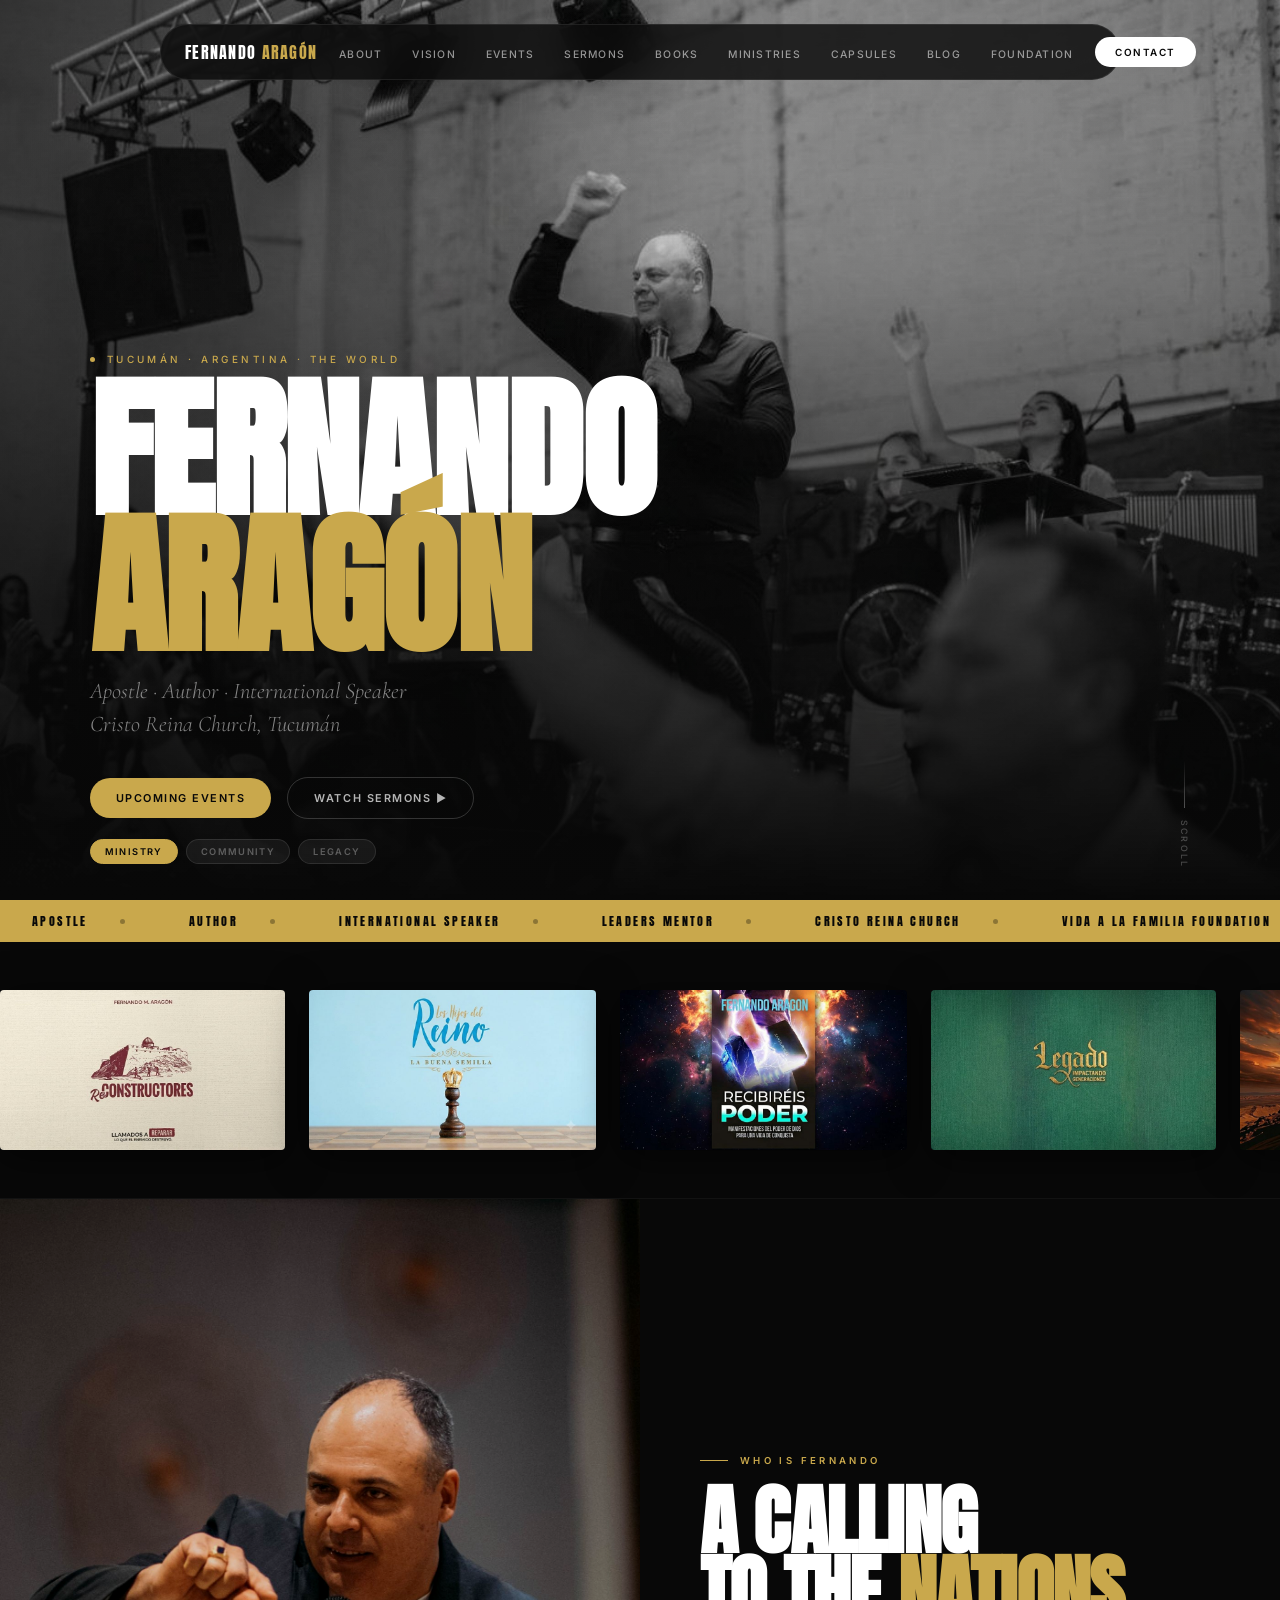
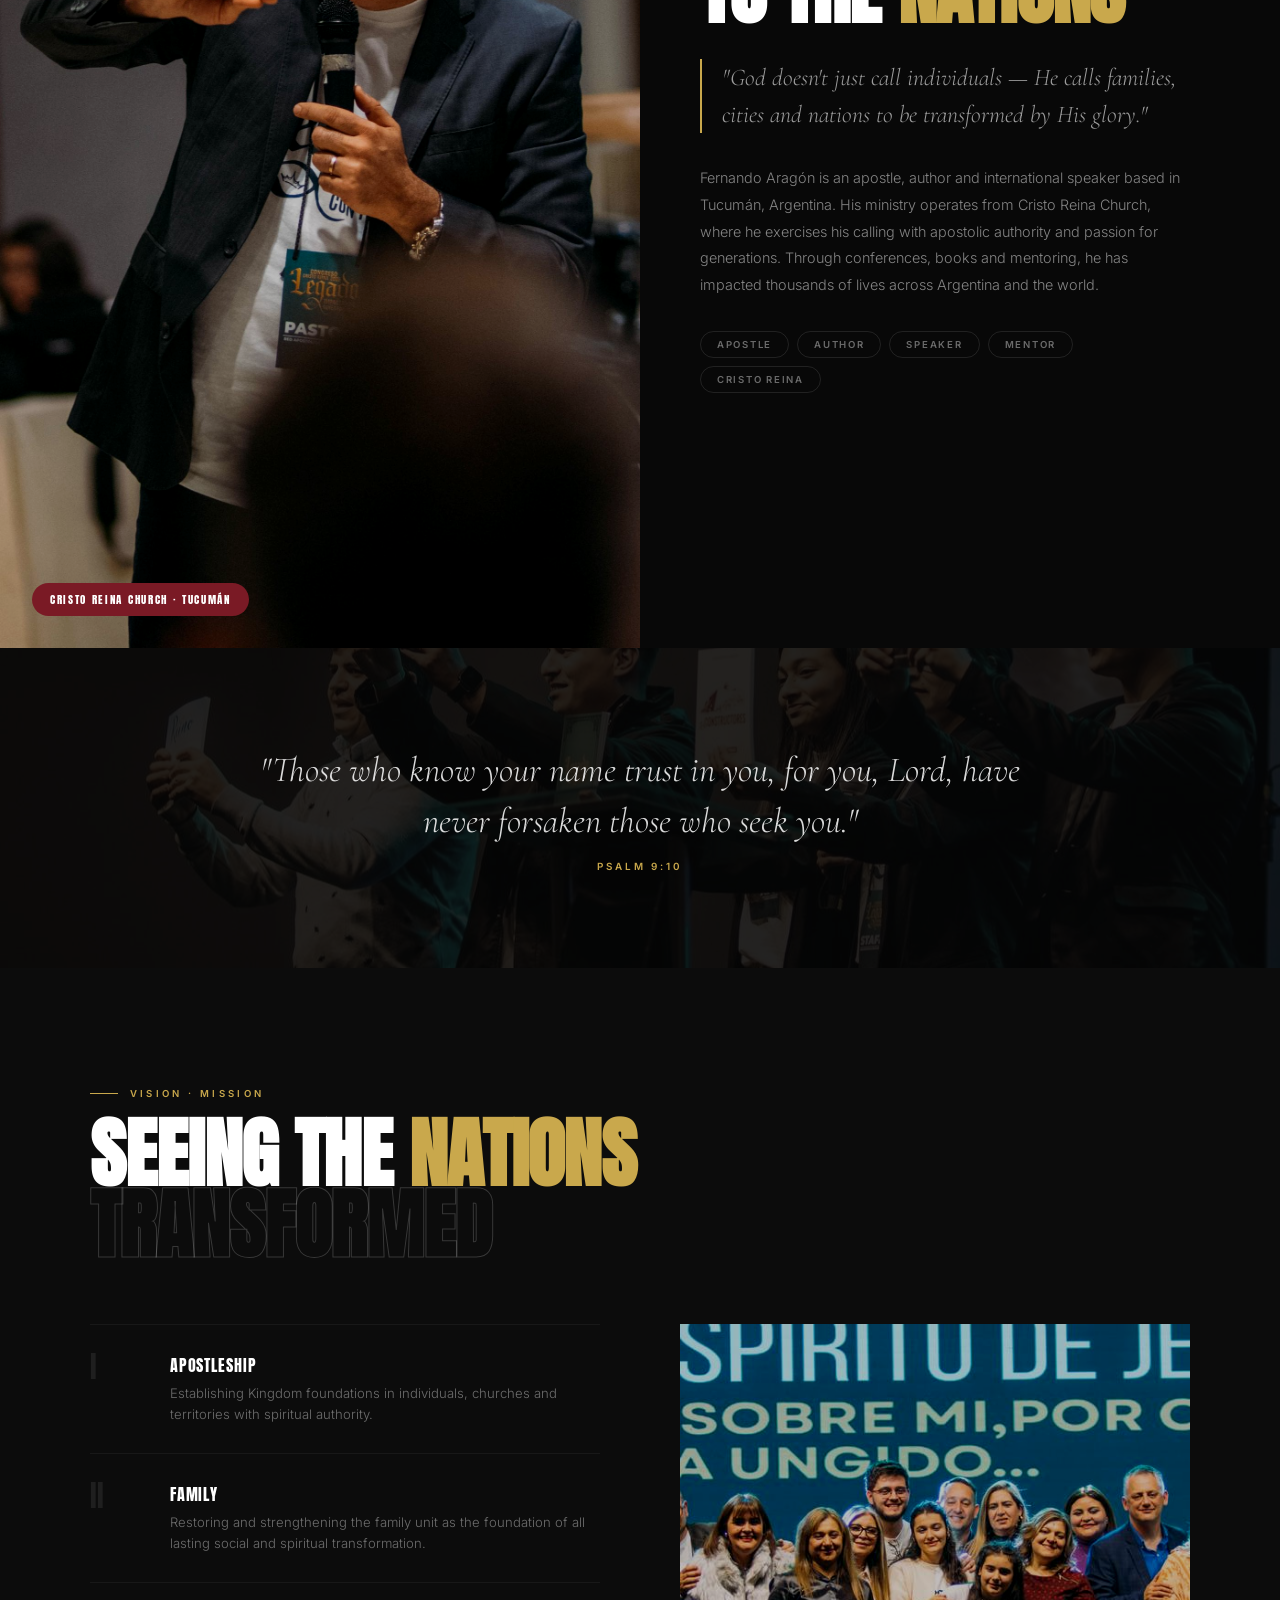
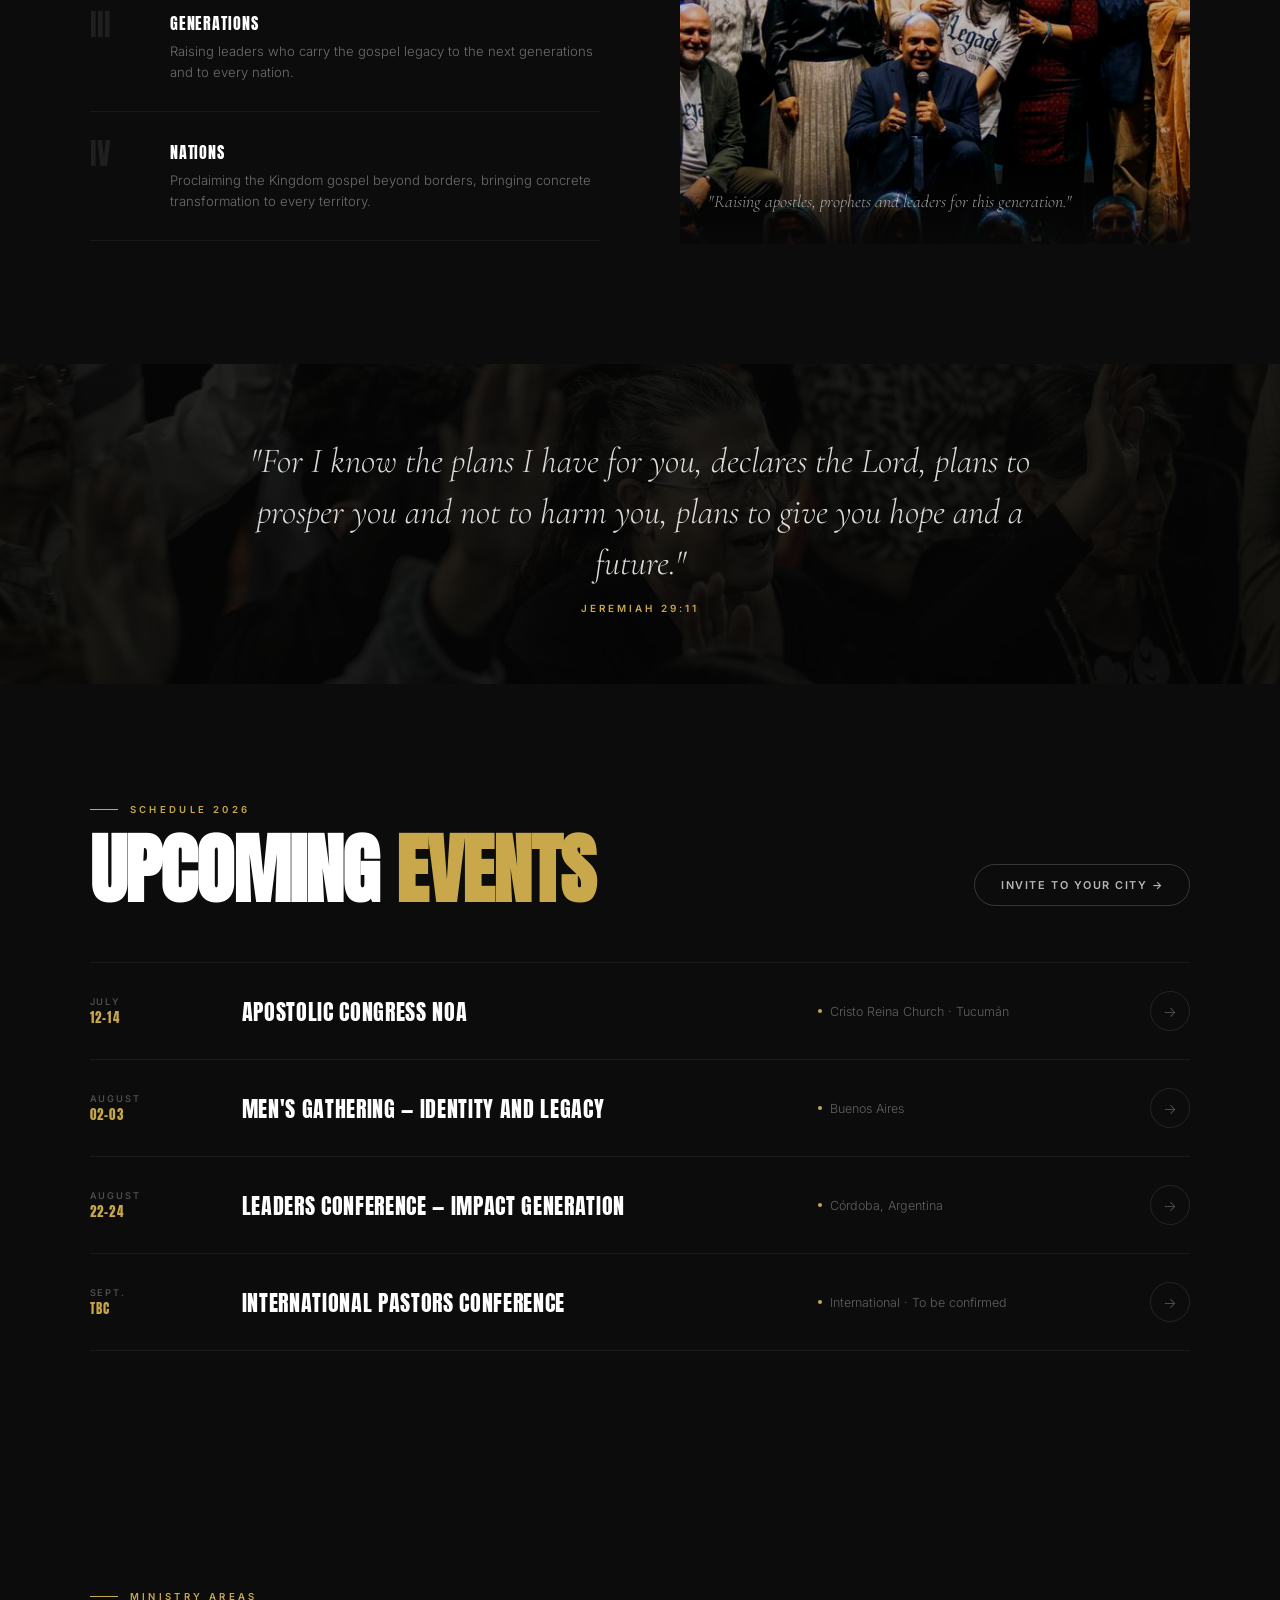
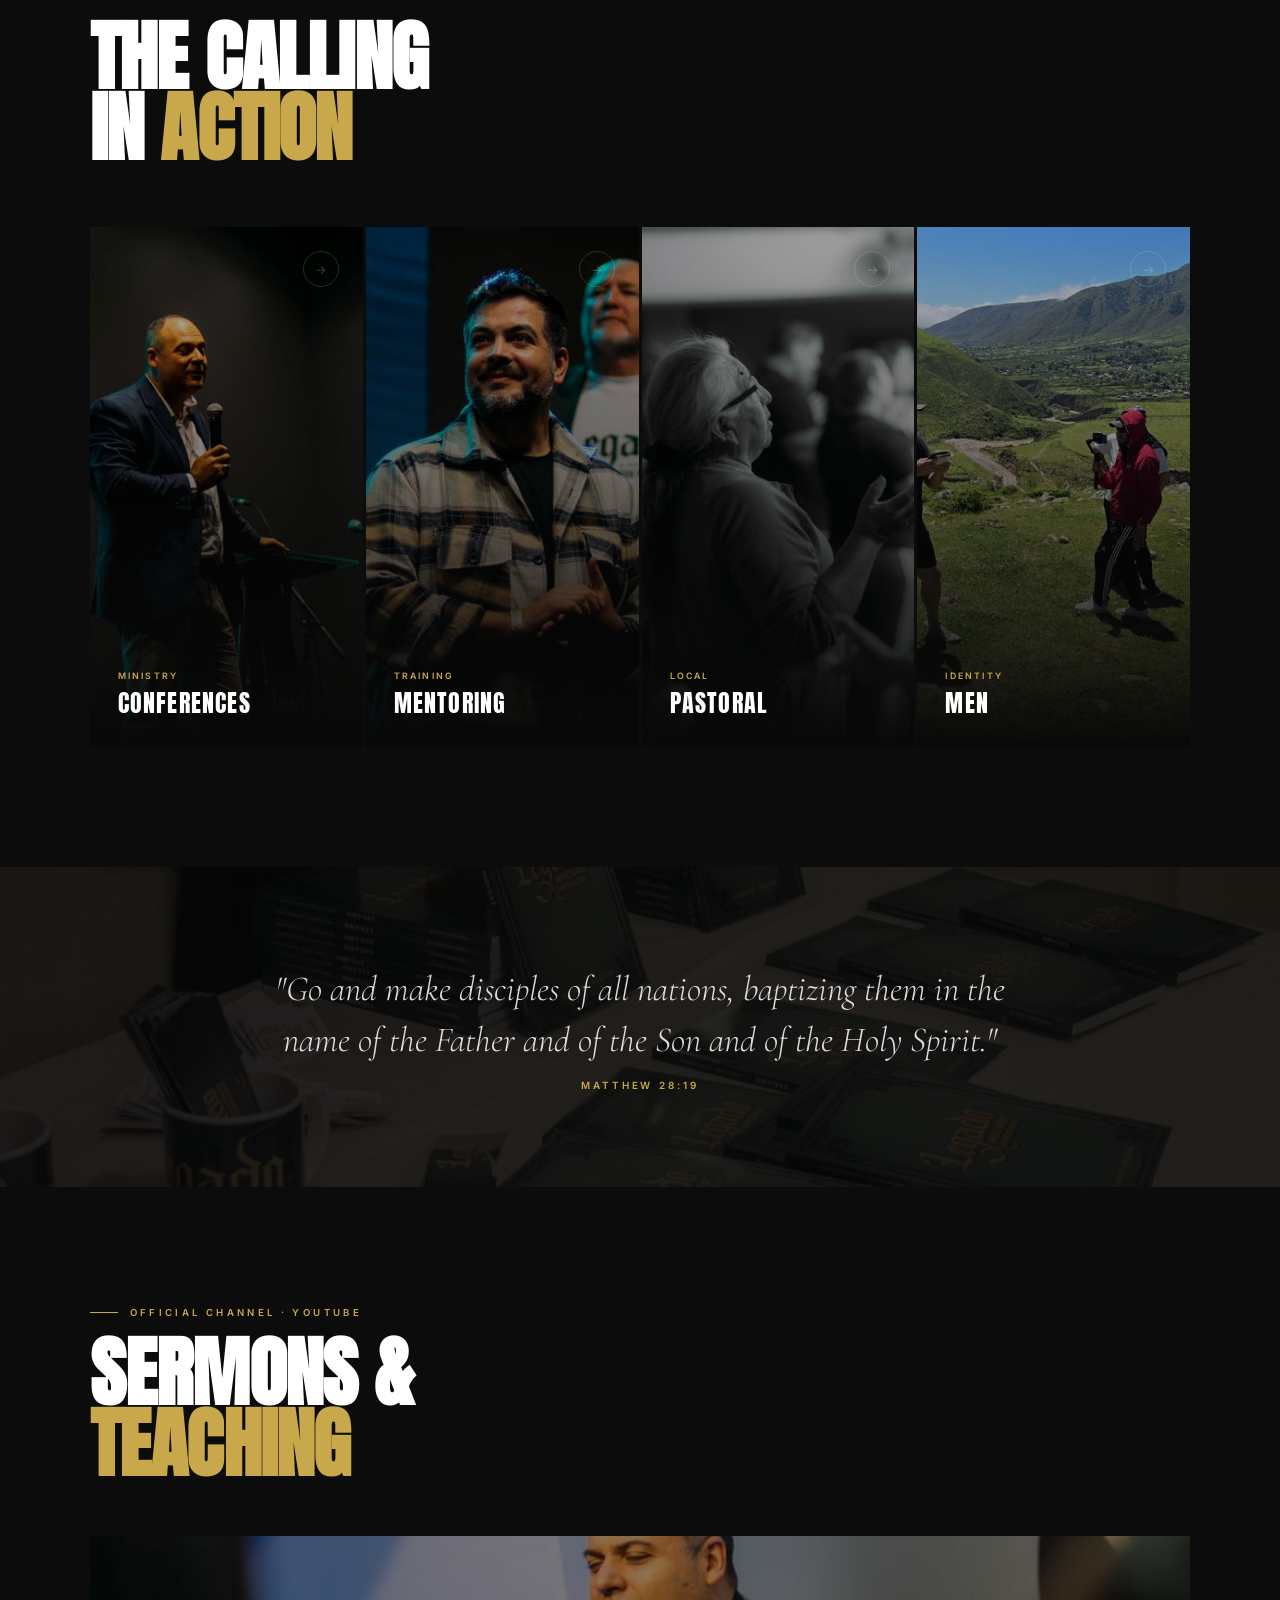
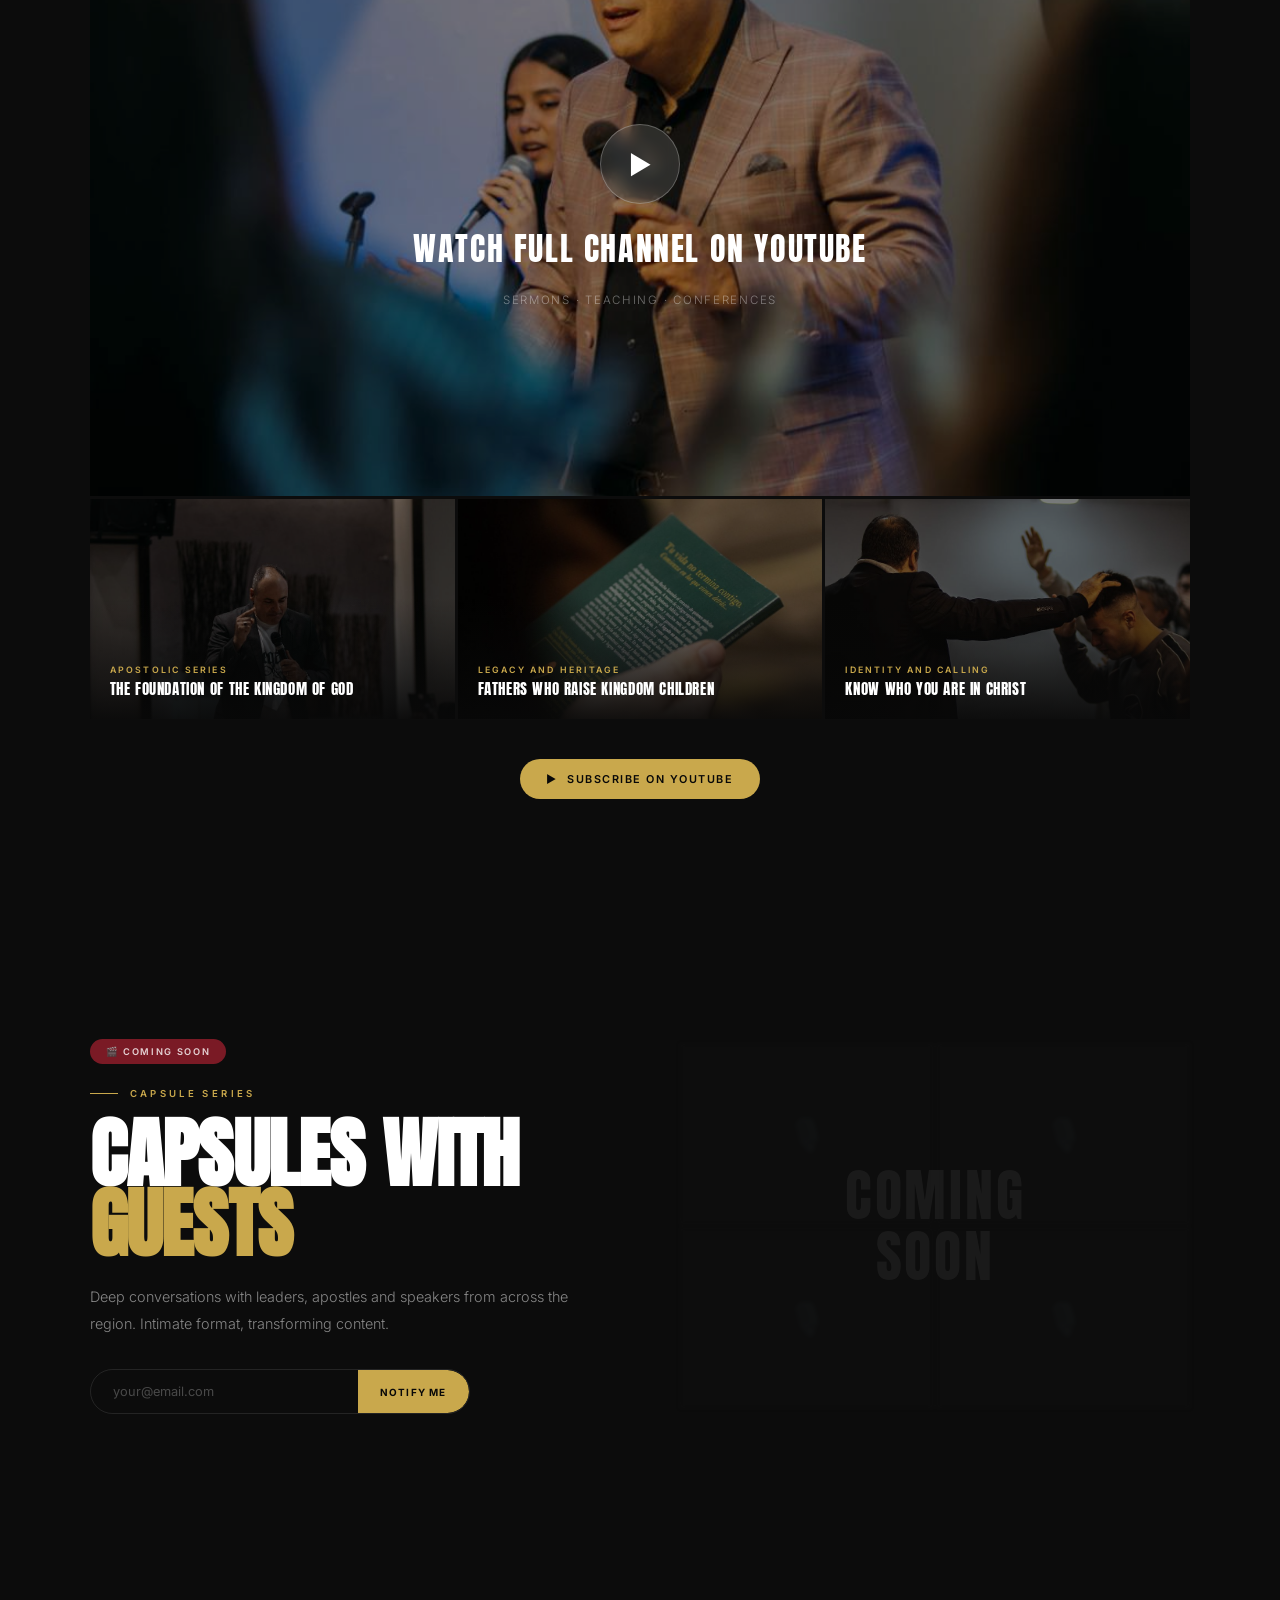
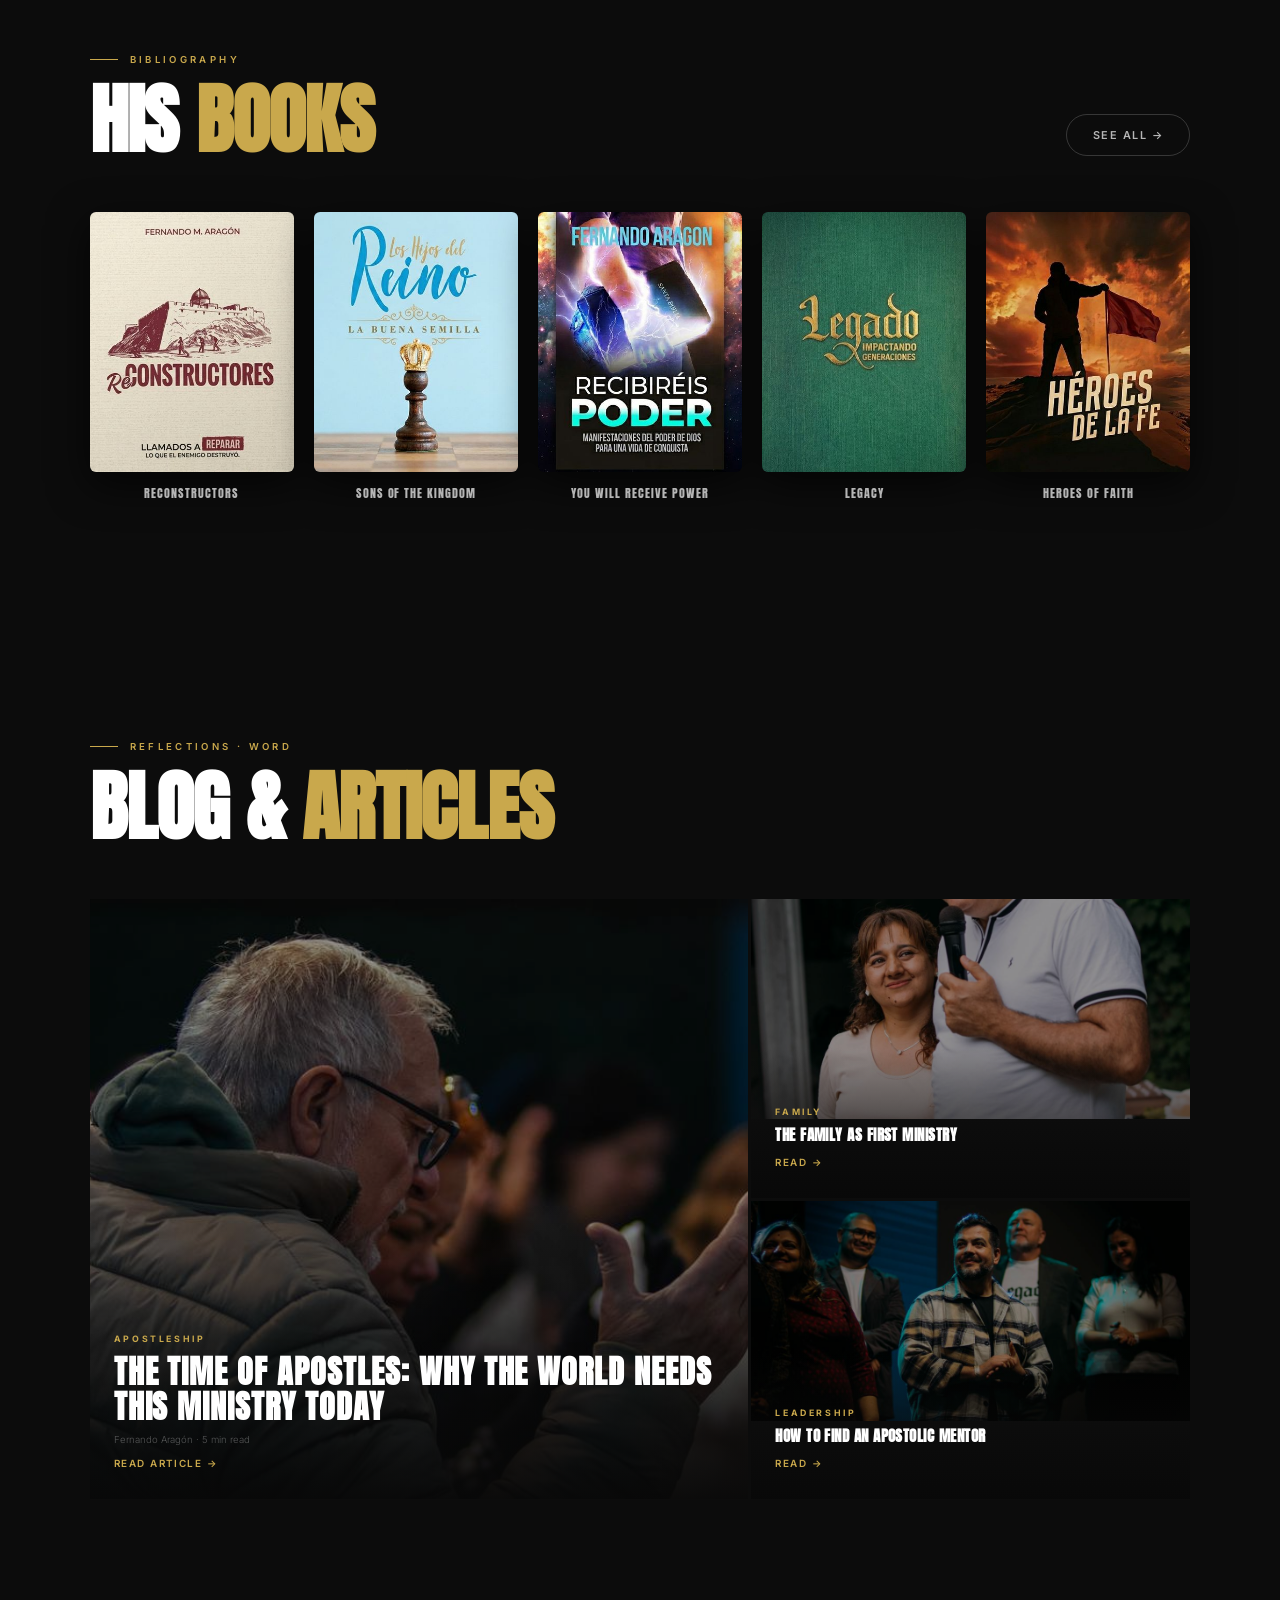
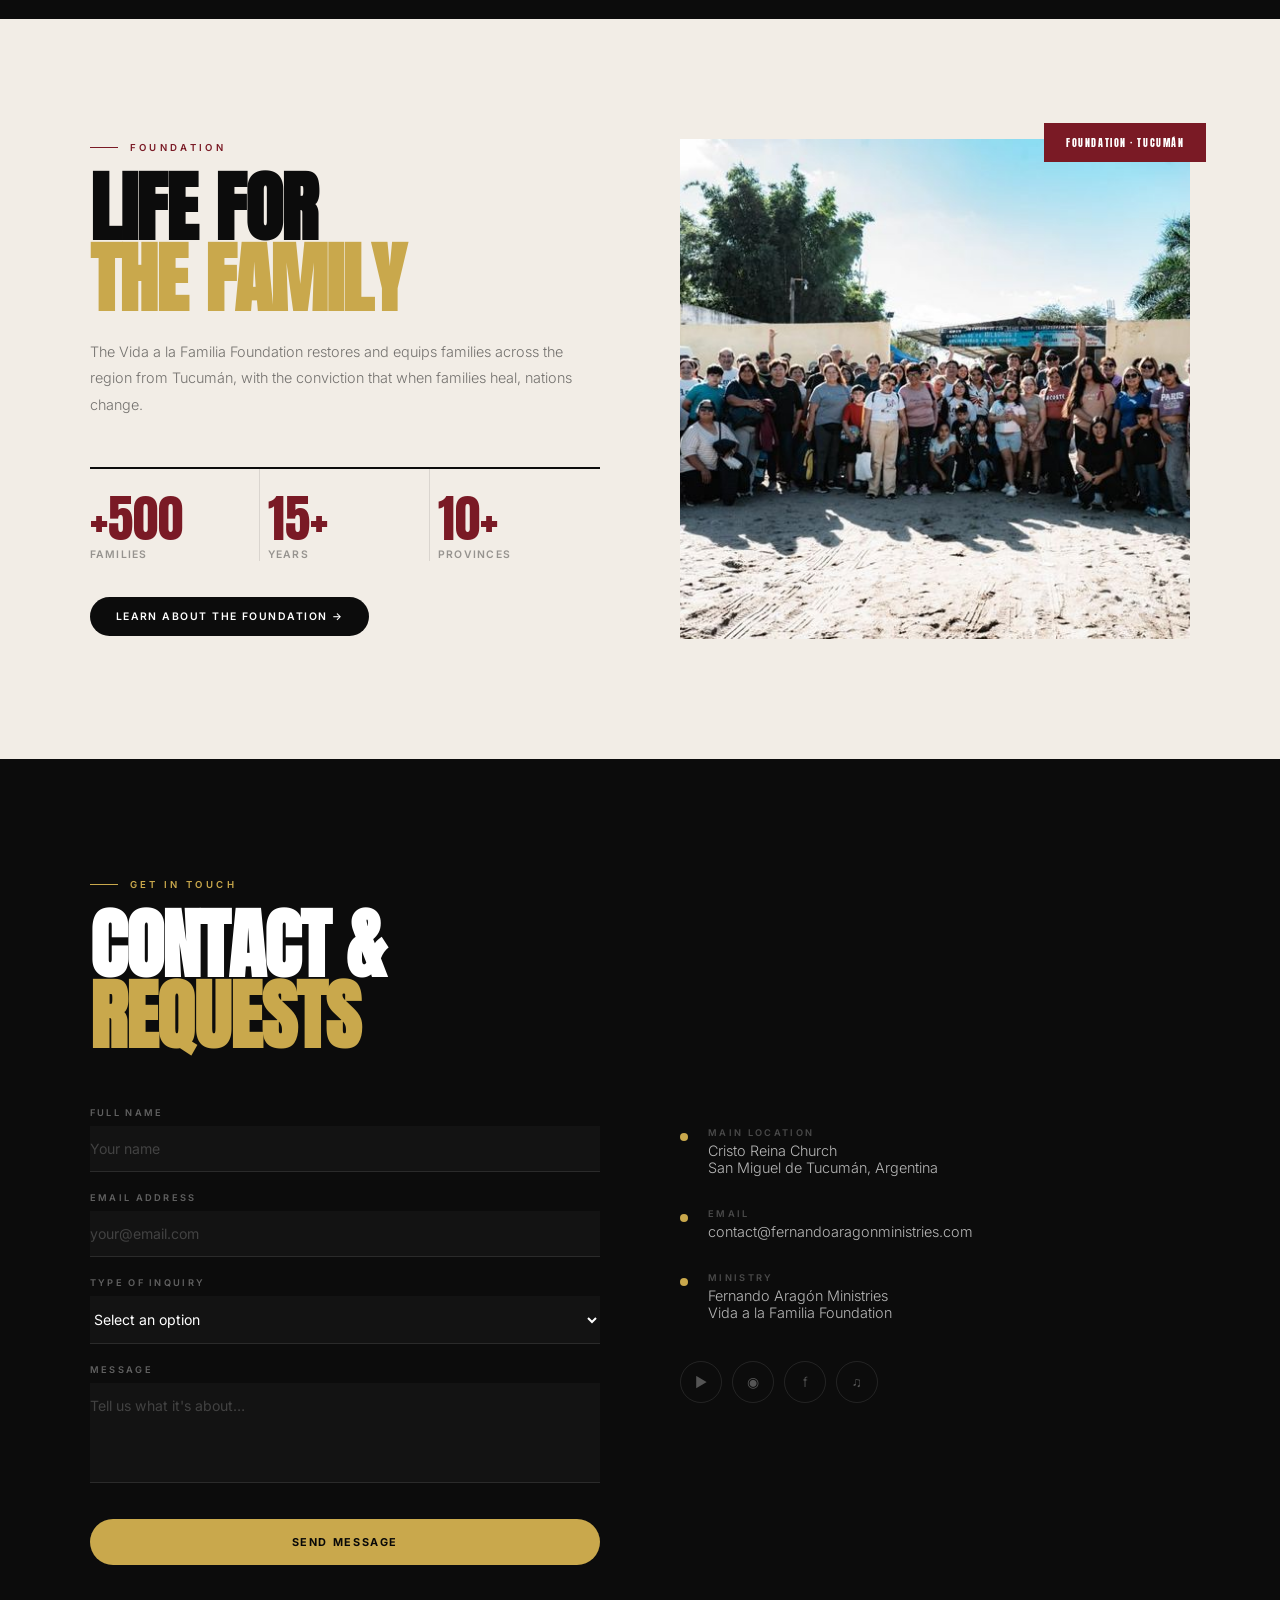
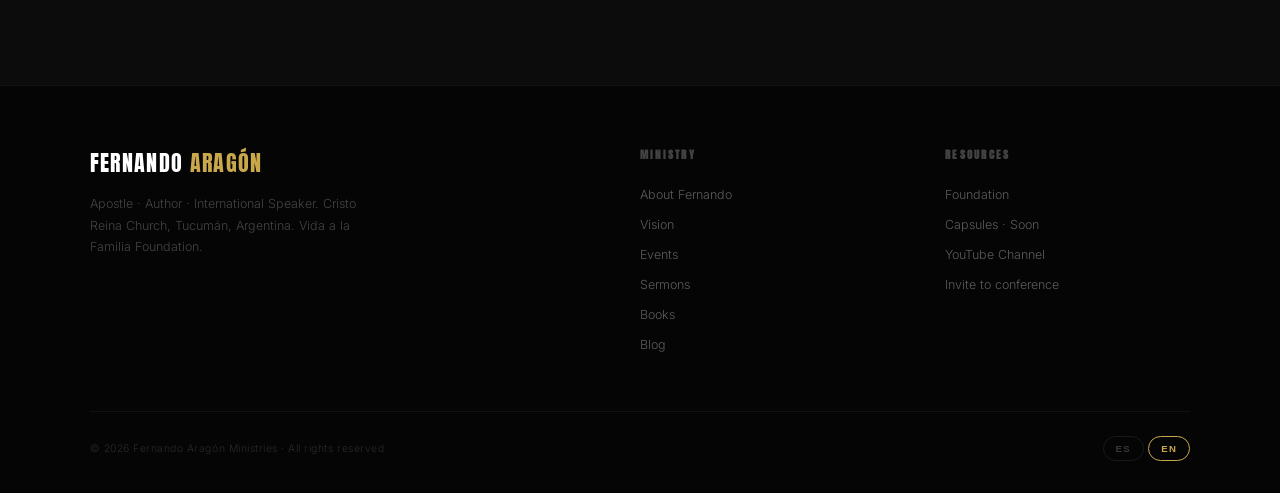
==== en/index.html @ 91bda9ee "ok!" ====
<!DOCTYPE html>
<html lang="en">
<head>
<meta charset="UTF-8">
<meta name="viewport" content="width=device-width, initial-scale=1.0">
<meta name="description" content="Fernando Aragón — Apostle, author and international speaker from Tucumán, Argentina. Cristo Reina Church. Vida a la Familia Foundation.">
<title>Fernando Aragón — Ministries</title>
<link rel="stylesheet" href="../css/style.css">
<link rel="icon" type="image/x-icon" href="../favicon.ico">
<link rel="icon" type="image/png" sizes="192x192" href="../images/favicon-192.png">
<style>
/* ─── HERO CROSSFADE SLIDER ─── */
#hero {
  position: relative; height: 100vh; min-height: 640px;
  display: flex; flex-direction: column; justify-content: flex-end; overflow: hidden;
}
.hero-slides { position: absolute; inset: 0; }
.hero-slide {
  position: absolute; inset: 0;
  background-size: cover; background-position: center 20%;
  opacity: 0; transition: opacity 1.8s ease-in-out;
}
.hero-slide.active { opacity: 1; }
.hero-slide:nth-child(1) { background-image: url('../images/hero_slide1.jpg'); background-position: center 30%; }
.hero-slide:nth-child(2) { background-image: url('../images/hero_slide2.jpg'); background-position: center 35%; }
.hero-slide:nth-child(3) { background-image: url('../images/hero_slide3.jpg'); background-position: center 35%; }
.hero-grain { position: absolute; inset: 0; opacity: 0.02; pointer-events: none; z-index:1; background-image: url("data:image/svg+xml,%3Csvg viewBox='0 0 256 256' xmlns='http://www.w3.org/2000/svg'%3E%3Cfilter id='n'%3E%3CfeTurbulence type='fractalNoise' baseFrequency='0.9' numOctaves='4' stitchTiles='stitch'/%3E%3C/filter%3E%3Crect width='100%25' height='100%25' filter='url(%23n)'/%3E%3C/svg%3E"); background-size: 180px; }
.hero-vignette { position: absolute; inset: 0; z-index:2; background: linear-gradient(to top, #080808 0%, rgba(8,8,8,0.55) 40%, rgba(8,8,8,0.15) 70%, transparent 100%), linear-gradient(to right, rgba(8,8,8,0.5) 0%, transparent 55%); }
.hero-body { position: relative; z-index: 3; padding: 0 7vw 9vh; }
.hero-kicker { display: flex; align-items: center; gap: 12px; font-size: 0.62rem; font-weight: 500; letter-spacing: 0.35em; text-transform: uppercase; color: var(--gold); margin-bottom: 18px; opacity: 0; animation: fadeUp 0.9s 0.4s var(--ease) forwards; }
.hero-kicker-dot { width:5px; height:5px; border-radius:50%; background:var(--gold); flex-shrink:0; }
.hero-h1 { font-family: 'Anton', sans-serif; font-size: clamp(4.5rem, 12vw, 11rem); line-height: 0.88; letter-spacing: -0.01em; text-transform: uppercase; opacity: 0; animation: fadeUp 1s 0.55s var(--ease) forwards; }
.hero-h1 .line1 { display: block; color: #fff; }
.hero-h1 .line2 { display: block; color: var(--gold); }
.hero-sub { font-family: 'Cormorant Garamond', serif; font-style: italic; font-weight: 300; font-size: clamp(1rem, 2.2vw, 1.4rem); color: rgba(255,255,255,0.5); margin-top: 20px; max-width: 480px; line-height: 1.5; opacity: 0; animation: fadeUp 1s 0.75s var(--ease) forwards; }
.hero-actions { display: flex; align-items: center; gap: 16px; margin-top: 36px; opacity: 0; animation: fadeUp 1s 0.9s var(--ease) forwards; }
.hero-dots { position: absolute; bottom: 36px; left: 7vw; z-index: 4; display: flex; gap: 8px; align-items: center; opacity: 0; animation: fadeIn 1s 1.5s forwards; }
.hero-dot { font-size: 0.58rem; font-weight: 600; letter-spacing: 0.15em; text-transform: uppercase; color: rgba(255,255,255,0.3); background: rgba(255,255,255,0.06); border: 1px solid rgba(255,255,255,0.1); padding: 6px 14px; border-radius: 100px; transition: all 0.4s; cursor: pointer; white-space: nowrap; }
.hero-dot.active { color: var(--black); background: var(--gold); border-color: var(--gold); }
.hero-scroll-ind { position: absolute; bottom: 32px; right: 7vw; z-index: 4; writing-mode: vertical-rl; font-size: 0.55rem; font-weight: 500; letter-spacing: 0.25em; text-transform: uppercase; color: rgba(255,255,255,0.25); display: flex; align-items: center; gap: 12px; opacity: 0; animation: fadeIn 1s 1.5s forwards; }
.scroll-line { width:1px; height:48px; background: linear-gradient(to bottom, transparent, rgba(255,255,255,0.3)); animation: pulse 2.5s ease-in-out infinite; }
@keyframes pulse { 0%,100%{opacity:0.3}50%{opacity:1} }
@keyframes fadeUp { from{opacity:0;transform:translateY(28px)} to{opacity:1;transform:translateY(0)} }
@keyframes fadeIn { from{opacity:0} to{opacity:1} }

.books-strip { background:#080808; padding:48px 0; border-bottom:1px solid rgba(255,255,255,0.04); overflow:hidden; }
.books-ticker { display:flex; gap:24px; animation:booksTick 30s linear infinite; width:max-content; }
.books-ticker:hover { animation-play-state:paused; }
@keyframes booksTick { from{transform:translateX(0)} to{transform:translateX(-50%)} }
.book-strip-item { flex-shrink:0; cursor:pointer; transition:transform 0.4s; }
.book-strip-item:hover { transform:scale(1.05) translateY(-4px); }
.book-strip-item img { height:160px; width:auto; display:block; border-radius:4px; box-shadow:0 8px 40px rgba(0,0,0,0.6); }

#sobre { background:var(--black); display:grid; grid-template-columns:1fr 1fr; gap:0; min-height:80vh; padding:0; }
.sobre-media { position:relative; overflow:hidden; min-height:600px; }
.sobre-media-main { width:100%; height:100%; object-fit:cover; object-position:center top; display:block; filter:brightness(0.85) contrast(1.05); transition:transform 1.2s var(--ease); }
#sobre:hover .sobre-media-main { transform:scale(1.03); }
.sobre-media-badge { position:absolute; bottom:32px; left:32px; background:var(--red); color:#fff; font-family:'Anton',sans-serif; font-size:0.7rem; letter-spacing:0.15em; text-transform:uppercase; padding:8px 18px; border-radius:100px; }
.sobre-content { padding:80px 7vw 80px 60px; display:flex; flex-direction:column; justify-content:center; }
.sobre-quote { font-family:'Cormorant Garamond',serif; font-size:clamp(1.1rem,2vw,1.5rem); font-style:italic; font-weight:300; color:rgba(255,255,255,0.6); line-height:1.55; margin:32px 0; padding-left:20px; border-left:2px solid var(--gold); }
.chips { display:flex; flex-wrap:wrap; gap:8px; margin-top:32px; }
.chip { font-size:0.6rem; font-weight:600; letter-spacing:0.18em; text-transform:uppercase; color:rgba(255,255,255,0.4); border:1px solid rgba(255,255,255,0.1); padding:7px 16px; border-radius:100px; transition:all 0.3s; }
.chip:hover { color:var(--gold); border-color:var(--gold); }

#vision { background:#0c0c0c; }
.vision-grid { display:grid; grid-template-columns:1fr 1fr; gap:80px; align-items:start; margin-top:64px; }
.vision-pillars { display:flex; flex-direction:column; }
.v-pillar { display:grid; grid-template-columns:56px 1fr; gap:24px; padding:28px 0; border-bottom:1px solid rgba(255,255,255,0.05); transition:all 0.3s; cursor:default; }
.v-pillar:first-child { border-top:1px solid rgba(255,255,255,0.05); }
.v-pillar:hover { padding-left:12px; padding-right:12px; background:rgba(255,255,255,0.02); }
.v-num { font-family:'Anton',sans-serif; font-size:1.8rem; color:rgba(255,255,255,0.08); line-height:1; transition:color 0.3s; }
.v-pillar:hover .v-num { color:var(--gold); }
.v-title { font-family:'Anton',sans-serif; font-size:1rem; letter-spacing:0.06em; text-transform:uppercase; margin-bottom:6px; }
.v-desc { font-size:0.82rem; color:rgba(255,255,255,0.4); line-height:1.6; }
.vision-img-col { position:sticky; top:120px; }
.vision-img-wrap { position:relative; overflow:hidden; }
.vision-img-wrap img { width:100%; height:520px; object-fit:cover; display:block; filter:brightness(0.75) contrast(1.05); }
.vision-img-caption { position:absolute; bottom:0; left:0; right:0; padding:32px 28px; background:linear-gradient(to top, rgba(8,8,8,0.9), transparent); }
.vision-img-caption p { font-family:'Cormorant Garamond',serif; font-style:italic; font-size:1.1rem; color:rgba(255,255,255,0.6); }

#eventos { background:var(--black); }
.events-head { display:flex; justify-content:space-between; align-items:flex-end; margin-bottom:56px; }
.events-list { display:flex; flex-direction:column; }
.event-row { display:grid; grid-template-columns:120px 1fr 280px 60px; gap:32px; align-items:center; padding:28px 0; border-bottom:1px solid rgba(255,255,255,0.06); cursor:pointer; transition:all 0.3s; position:relative; }
.event-row:first-child { border-top:1px solid rgba(255,255,255,0.06); }
.event-row:hover { padding-left:16px; }
.event-row::before { content:''; position:absolute; left:0; top:0; bottom:0; width:0; background:var(--gold); transition:width 0.3s var(--ease); }
.event-row:hover::before { width:2px; }
.event-date { font-family:'Anton',sans-serif; font-size:0.8rem; letter-spacing:0.1em; text-transform:uppercase; color:var(--gold); line-height:1.3; }
.event-date small { display:block; font-family:'Inter',sans-serif; font-size:0.58rem; font-weight:500; letter-spacing:0.2em; color:rgba(255,255,255,0.3); margin-bottom:2px; }
.event-name { font-family:'Anton',sans-serif; font-size:clamp(1rem,2vw,1.4rem); letter-spacing:0.03em; text-transform:uppercase; transition:color 0.3s; }
.event-row:hover .event-name { color:var(--gold); }
.event-place { font-size:0.78rem; color:rgba(255,255,255,0.35); display:flex; align-items:center; gap:8px; }
.event-place-dot { width:4px; height:4px; border-radius:50%; background:var(--gold); flex-shrink:0; }
.event-arr { width:40px; height:40px; border-radius:50%; border:1px solid rgba(255,255,255,0.1); display:flex; align-items:center; justify-content:center; color:rgba(255,255,255,0.3); font-size:0.9rem; transition:all 0.3s; justify-self:end; }
.event-row:hover .event-arr { border-color:var(--gold); color:var(--gold); background:rgba(201,168,76,0.08); }

#ministerios { background:#0c0c0c; }
.min-grid { display:grid; grid-template-columns:repeat(4,1fr); gap:3px; margin-top:64px; }
.min-card { position:relative; height:520px; overflow:hidden; cursor:pointer; text-decoration:none; display:block; }
.min-card img { width:100%; height:100%; object-fit:cover; transition:transform 1s var(--ease); filter:brightness(0.72) contrast(1.05) grayscale(0%); }
.min-card:hover img { transform:scale(1.06); filter:brightness(0.92) contrast(1.02) grayscale(0%); }
.min-grad { position:absolute; inset:0; background:linear-gradient(to top, rgba(8,8,8,1) 0%, rgba(8,8,8,0.3) 55%, transparent 100%); }
.min-content { position:absolute; bottom:0; left:0; right:0; padding:32px 28px; }
.min-tag { font-size:0.55rem; font-weight:600; letter-spacing:0.25em; text-transform:uppercase; color:var(--gold); margin-bottom:10px; }
.min-title { font-family:'Anton',sans-serif; font-size:1.5rem; letter-spacing:0.05em; text-transform:uppercase; line-height:1; color:#fff !important; }
.min-desc { font-size:0.75rem; color:rgba(255,255,255,0.5); line-height:1.55; max-height:0; overflow:hidden; transition:max-height 0.6s var(--ease), margin-top 0.4s; }
.min-card:hover .min-desc { max-height:80px; margin-top:10px; }
.min-card-line { width:0; height:2px; background:var(--gold); transition:width 0.5s var(--ease); margin-bottom:12px; }
.min-card:hover .min-card-line { width:36px; }
.min-arrow { position:absolute; top:24px; right:24px; width:36px; height:36px; border-radius:50%; border:1px solid rgba(255,255,255,0.15); display:flex; align-items:center; justify-content:center; color:rgba(255,255,255,0.3); font-size:0.75rem; transition:all 0.4s; }
.min-card:hover .min-arrow { border-color:var(--gold); color:var(--gold); background:rgba(201,168,76,0.1); }

#predicas { background:var(--black); }
.yt-hero { position:relative; height:55vw; max-height:560px; overflow:hidden; margin-top:56px; cursor:pointer; }
.yt-hero img { width:100%; height:100%; object-fit:cover; filter:brightness(0.55); transition:transform 0.8s var(--ease), filter 0.5s; }
.yt-hero:hover img { transform:scale(1.03); filter:brightness(0.7); }
.yt-hero-overlay { position:absolute; inset:0; display:flex; flex-direction:column; align-items:center; justify-content:center; gap:20px; }
.yt-play { width:80px; height:80px; border-radius:50%; background:rgba(255,255,255,0.12); border:1px solid rgba(255,255,255,0.25); display:flex; align-items:center; justify-content:center; font-size:1.6rem; backdrop-filter:blur(8px); transition:all 0.35s; }
.yt-hero:hover .yt-play { background:rgba(201,168,76,0.9); border-color:var(--gold); transform:scale(1.1); color:var(--black); }
.yt-hero-title { font-family:'Anton',sans-serif; font-size:clamp(1rem,3vw,2rem); letter-spacing:0.05em; text-transform:uppercase; text-align:center; padding:0 20px; }
.yt-hero-sub { font-size:0.72rem; color:rgba(255,255,255,0.4); letter-spacing:0.15em; text-transform:uppercase; }
.predicas-grid { display:grid; grid-template-columns:repeat(3,1fr); gap:3px; margin-top:3px; }
.pred-card { position:relative; height:220px; overflow:hidden; cursor:pointer; }
.pred-card img { width:100%; height:100%; object-fit:cover; filter:brightness(0.5) grayscale(30%); transition:all 0.7s var(--ease); }
.pred-card:hover img { transform:scale(1.06); filter:brightness(0.7) grayscale(0%); }
.pred-card-over { position:absolute; inset:0; background:linear-gradient(to top, rgba(8,8,8,0.9), transparent 55%); }
.pred-card-content { position:absolute; bottom:0; left:0; right:0; padding:20px; }
.pred-serie { font-size:0.55rem; font-weight:600; letter-spacing:0.25em; text-transform:uppercase; color:var(--gold); margin-bottom:5px; }
.pred-title { font-family:'Anton',sans-serif; font-size:0.95rem; letter-spacing:0.04em; text-transform:uppercase; line-height:1.2; }
.pred-play-sm { position:absolute; top:50%; left:50%; transform:translate(-50%,-50%) scale(0.8); width:44px; height:44px; border-radius:50%; background:rgba(201,168,76,0.85); display:flex; align-items:center; justify-content:center; color:var(--black); font-size:1rem; opacity:0; transition:all 0.4s; }
.pred-card:hover .pred-play-sm { opacity:1; transform:translate(-50%,-50%) scale(1); }
.yt-cta-row { display:flex; justify-content:center; margin-top:40px; }

#capsulas { background:#0c0c0c; }
.capsulas-inner { display:grid; grid-template-columns:1fr 1fr; gap:80px; align-items:center; }
.cap-ghost-grid { display:grid; grid-template-columns:1fr 1fr; gap:4px; opacity:0.25; filter:blur(2px); }
.cap-ghost-item { height:180px; background:var(--black2); border:1px dashed rgba(255,255,255,0.08); display:flex; align-items:center; justify-content:center; font-size:2rem; color:rgba(255,255,255,0.1); }
.capsulas-visual { position:relative; }
.cap-coming-label { position:absolute; inset:0; display:flex; align-items:center; justify-content:center; }
.cap-coming-text { font-family:'Anton',sans-serif; font-size:clamp(2rem,5vw,3.5rem); letter-spacing:0.05em; text-transform:uppercase; color:rgba(255,255,255,0.06); text-align:center; line-height:1.1; pointer-events:none; }
.cap-badge { display:inline-flex; align-items:center; gap:8px; background:var(--red); color:rgba(255,255,255,0.8); font-size:0.58rem; font-weight:600; letter-spacing:0.18em; text-transform:uppercase; padding:7px 16px; border-radius:100px; margin-bottom:24px; }
.cap-notify { display:flex; margin-top:32px; border:1px solid rgba(255,255,255,0.1); border-radius:100px; overflow:hidden; max-width:380px; }
.cap-notify input { flex:1; background:transparent; border:none; padding:14px 22px; color:#fff; font-family:'Inter',sans-serif; font-size:0.8rem; outline:none; }
.cap-notify input::placeholder { color:rgba(255,255,255,0.25); }
.cap-notify button { background:var(--gold); color:var(--black); border:none; padding:14px 22px; font-family:'Inter',sans-serif; font-size:0.62rem; font-weight:700; letter-spacing:0.12em; text-transform:uppercase; cursor:pointer; transition:background 0.3s; border-radius:0 100px 100px 0; white-space:nowrap; }
.cap-notify button:hover { background:var(--gold2); }

#libros-preview { background:var(--black); }
.books-showcase-head { display:flex; justify-content:space-between; align-items:flex-end; margin-bottom:56px; }
.books-showcase-grid { display:grid; grid-template-columns:repeat(5,1fr); gap:20px; }
.book-showcase-card { cursor:pointer; transition:transform 0.4s; text-align:center; }
.book-showcase-card:hover { transform:translateY(-8px); }
.book-showcase-card img { width:100%; height:260px; object-fit:cover; display:block; border-radius:6px; box-shadow:0 12px 40px rgba(0,0,0,0.7); margin-bottom:14px; }
.book-showcase-title { font-family:'Anton',sans-serif; font-size:0.75rem; letter-spacing:0.08em; text-transform:uppercase; color:rgba(255,255,255,0.7); line-height:1.3; }

#blog { background:#0c0c0c; }
.blog-masonry { display:grid; grid-template-columns:1.5fr 1fr; grid-template-rows:auto auto; gap:3px; margin-top:56px; }
.blog-card { position:relative; overflow:hidden; cursor:pointer; background:var(--black2); }
.blog-card.hero { grid-row:span 2; }
.blog-img { width:100%; display:block; transition:transform 0.9s var(--ease), filter 0.5s; filter:brightness(0.6); }
.blog-card.hero .blog-img { height:600px; object-fit:cover; }
.blog-card:not(.hero) .blog-img { height:220px; object-fit:cover; }
.blog-card:hover .blog-img { transform:scale(1.05); filter:brightness(0.8); }
.blog-over { position:absolute; inset:0; background:linear-gradient(to top, rgba(8,8,8,0.95) 0%, transparent 50%); }
.blog-body { position:absolute; bottom:0; left:0; right:0; padding:28px 24px; }
.blog-cat { font-size:0.55rem; font-weight:700; letter-spacing:0.3em; text-transform:uppercase; color:var(--gold); margin-bottom:10px; }
.blog-title { font-family:'Anton',sans-serif; letter-spacing:0.03em; text-transform:uppercase; line-height:1.1; }
.blog-card.hero .blog-title { font-size:clamp(1.2rem,2.5vw,2rem); }
.blog-card:not(.hero) .blog-title { font-size:0.95rem; }
.blog-meta { font-size:0.6rem; color:rgba(255,255,255,0.3); margin-top:10px; }
.blog-read { display:inline-flex; align-items:center; gap:6px; font-size:0.62rem; font-weight:600; letter-spacing:0.15em; text-transform:uppercase; color:var(--gold); text-decoration:none; margin-top:12px; transition:gap 0.3s; }
.blog-read:hover { gap:12px; }

#fundacion { background:#f2ede6; color:#0c0c0c; }
.fund-grid { display:grid; grid-template-columns:1fr 1fr; gap:80px; align-items:center; }
.fund-content .eyebrow { color:#7a1a25; }
.fund-content .eyebrow::before { background:#7a1a25; }
.fund-content .big-title { color:#0c0c0c; }
.fund-content .body-text { color:rgba(12,12,12,0.55); }
.fund-visual { position:relative; }
.fund-img-main { width:100%; height:500px; object-fit:cover; object-position:center; display:block; }
.fund-badge { position:absolute; top:-16px; right:-16px; background:#7a1a25; color:#fff; font-family:'Anton',sans-serif; font-size:0.65rem; letter-spacing:0.15em; text-transform:uppercase; padding:12px 22px; }
.fund-stats-row { display:grid; grid-template-columns:repeat(3,1fr); margin-top:48px; border-top:2px solid #0c0c0c; }
.fund-stat { padding:24px 24px 0 8px; border-right:1px solid rgba(12,12,12,0.1); }
.fund-stat:first-child { padding-left:0; } .fund-stat:last-child { border-right:none; }
.fund-stat-n { font-family:'Anton',sans-serif; font-size:clamp(2rem,4vw,3.2rem); color:#7a1a25; line-height:1; }
.fund-stat-l { font-size:0.65rem; font-weight:600; letter-spacing:0.12em; text-transform:uppercase; color:rgba(12,12,12,0.4); margin-top:4px; }

#contacto { background:var(--black); }
.contact-grid { display:grid; grid-template-columns:1fr 1fr; gap:80px; margin-top:56px; align-items:start; }
.form-field { margin-bottom:20px; }
.form-label { font-size:0.58rem; font-weight:600; letter-spacing:0.25em; text-transform:uppercase; color:rgba(255,255,255,0.35); display:block; margin-bottom:8px; }
.form-input,.form-select,.form-textarea { width:100%; background:rgba(255,255,255,0.03); border:none; border-bottom:1px solid rgba(255,255,255,0.1); padding:14px 0; color:#fff; font-family:'Inter',sans-serif; font-size:0.88rem; outline:none; transition:border-bottom-color 0.3s; border-radius:0; }
.form-input:focus,.form-select:focus,.form-textarea:focus { border-bottom-color:var(--gold); }
.form-input::placeholder,.form-textarea::placeholder { color:rgba(255,255,255,0.2); }
.form-select { cursor:pointer; } .form-select option { background:#111; }
.form-textarea { height:100px; resize:none; }
.form-submit { width:100%; background:var(--gold); color:var(--black); border:none; padding:16px; border-radius:100px; font-family:'Inter',sans-serif; font-size:0.68rem; font-weight:700; letter-spacing:0.15em; text-transform:uppercase; cursor:pointer; margin-top:12px; transition:all 0.3s; }
.form-submit:hover { background:var(--gold2); transform:translateY(-1px); }
.contact-info { padding-top:20px; }
.ci-item { display:flex; gap:20px; margin-bottom:32px; align-items:flex-start; }
.ci-dot { width:8px; height:8px; border-radius:50%; background:var(--gold); margin-top:6px; flex-shrink:0; }
.ci-label { font-size:0.58rem; font-weight:600; letter-spacing:0.25em; text-transform:uppercase; color:rgba(255,255,255,0.25); margin-bottom:4px; }
.ci-value { font-size:0.9rem; color:rgba(255,255,255,0.7); }
.social-row { display:flex; gap:10px; margin-top:40px; }
.soc-btn { width:42px; height:42px; border-radius:50%; border:1px solid rgba(255,255,255,0.1); display:flex; align-items:center; justify-content:center; color:rgba(255,255,255,0.3); text-decoration:none; font-size:0.85rem; transition:all 0.3s; }
.soc-btn:hover { border-color:var(--gold); color:var(--gold); background:rgba(201,168,76,0.08); }

@media(max-width:1024px){
  #sobre{grid-template-columns:1fr;} .sobre-media{min-height:420px;} .sobre-content{padding:60px 7vw;}
  .vision-grid{grid-template-columns:1fr;} .vision-img-col{position:static;} .vision-img-wrap img{height:340px;}
  .event-row{grid-template-columns:90px 1fr 40px;gap:20px;} .event-place{display:none;}
  .min-grid{grid-template-columns:1fr 1fr;} .min-card{height:380px;}
  .predicas-grid{grid-template-columns:1fr 1fr;} .capsulas-inner{grid-template-columns:1fr;}
  .books-showcase-grid{grid-template-columns:repeat(3,1fr);}
  .blog-masonry{grid-template-columns:1fr;} .blog-card.hero{grid-row:auto;} .blog-card.hero .blog-img{height:380px;}
  .fund-grid{grid-template-columns:1fr;} .fund-img-main{height:360px;}
  .contact-grid{grid-template-columns:1fr;} .events-head{flex-direction:column;gap:20px;align-items:flex-start;}
}
@media(max-width:640px){
  .hero-scroll-ind{display:none;} .event-row{grid-template-columns:80px 1fr 36px;gap:16px;}
  .min-grid{grid-template-columns:1fr;} .predicas-grid{grid-template-columns:1fr;}
  .books-showcase-grid{grid-template-columns:1fr 1fr;} .fund-stats-row{grid-template-columns:1fr 1fr;}
}
</style>
</head>
<body>

<div class="mobile-overlay" id="mobNav">
  <button class="mob-close" id="mobClose">✕</button>
  <a href="#sobre">About</a>
  <a href="#vision">Vision</a>
  <a href="#eventos">Events</a>
  <a href="#predicas">Sermons</a>
  <a href="books.html">Books</a>
  <a href="#ministerios">Ministries</a>
  <a href="#capsulas">Capsules</a>
  <a href="#blog">Blog</a>
  <a href="foundation.html">Foundation</a>
  <a href="#contacto">Contact</a>
</div>

<div class="nav-wrap">
  <nav class="nav-pill">
    <a href="index.html" class="nav-logo">Fernando <span>Aragón</span></a>
    <ul class="nav-links">
      <li><a href="#sobre">About</a></li>
      <li><a href="#vision">Vision</a></li>
      <li><a href="#eventos">Events</a></li>
      <li><a href="#predicas">Sermons</a></li>
      <li><a href="books.html">Books</a></li>
      <li><a href="#ministerios">Ministries</a></li>
      <li><a href="#capsulas">Capsules</a></li>
      <li><a href="#blog">Blog</a></li>
      <li><a href="foundation.html">Foundation</a></li>
    </ul>
    <a href="#contacto" class="nav-cta">Contact</a>
    <div class="nav-burger" id="navBurger"><span></span><span></span><span></span></div>
  </nav>
</div>

<section id="hero">
  <div class="hero-slides">
    <div class="hero-slide active"></div>
    <div class="hero-slide"></div>
    <div class="hero-slide"></div>
  </div>
  <div class="hero-grain"></div>
  <div class="hero-vignette"></div>
  <div class="hero-body">
    <div class="hero-kicker"><div class="hero-kicker-dot"></div>Tucumán · Argentina · The world</div>
    <h1 class="hero-h1"><span class="line1">Fernando</span><span class="line2">Aragón</span></h1>
    <p class="hero-sub">Apostle · Author · International Speaker<br>Cristo Reina Church, Tucumán</p>
    <div class="hero-actions">
      <a href="#eventos" class="btn-pill solid">Upcoming events</a>
      <a href="#predicas" class="btn-pill outline">Watch sermons ▶</a>
    </div>
  </div>
  <div class="hero-dots">
    <div class="hero-dot active" data-idx="0">Ministry</div>
    <div class="hero-dot" data-idx="1">Community</div>
    <div class="hero-dot" data-idx="2">Legacy</div>
  </div>
  <div class="hero-scroll-ind"><div class="scroll-line"></div>Scroll</div>
</section>

<div class="ticker-wrap">
  <div class="ticker-track">
    <span class="ticker-item">Apostle <span class="ticker-sep"></span></span>
    <span class="ticker-item">Author <span class="ticker-sep"></span></span>
    <span class="ticker-item">International Speaker <span class="ticker-sep"></span></span>
    <span class="ticker-item">Leaders Mentor <span class="ticker-sep"></span></span>
    <span class="ticker-item">Cristo Reina Church <span class="ticker-sep"></span></span>
    <span class="ticker-item">Vida a la Familia Foundation <span class="ticker-sep"></span></span>
    <span class="ticker-item">Tucumán · Argentina <span class="ticker-sep"></span></span>
    <span class="ticker-item">Apostle <span class="ticker-sep"></span></span>
    <span class="ticker-item">Author <span class="ticker-sep"></span></span>
    <span class="ticker-item">International Speaker <span class="ticker-sep"></span></span>
    <span class="ticker-item">Leaders Mentor <span class="ticker-sep"></span></span>
    <span class="ticker-item">Cristo Reina Church <span class="ticker-sep"></span></span>
    <span class="ticker-item">Vida a la Familia Foundation <span class="ticker-sep"></span></span>
    <span class="ticker-item">Tucumán · Argentina <span class="ticker-sep"></span></span>
  </div>
</div>

<div class="books-strip">
  <div class="books-ticker">
    <div class="book-strip-item" onclick="location.href='books.html'"><img src="../images/libro_reconstructores.jpg" alt="Reconstructors"></div>
    <div class="book-strip-item" onclick="location.href='books.html'"><img src="../images/libro_hijos_reino.jpg" alt="Sons of the Kingdom"></div>
    <div class="book-strip-item" onclick="location.href='books.html'"><img src="../images/libro_recibir_poder.jpg" alt="You Will Receive Power"></div>
    <div class="book-strip-item" onclick="location.href='books.html'"><img src="../images/libro_legado.jpg" alt="Legacy"></div>
    <div class="book-strip-item" onclick="location.href='books.html'"><img src="../images/libro_heroes.jpg" alt="Heroes of Faith"></div>
    <div class="book-strip-item" onclick="location.href='books.html'"><img src="../images/libro_reconstructores.jpg" alt="Reconstructors"></div>
    <div class="book-strip-item" onclick="location.href='books.html'"><img src="../images/libro_hijos_reino.jpg" alt="Sons of the Kingdom"></div>
    <div class="book-strip-item" onclick="location.href='books.html'"><img src="../images/libro_recibir_poder.jpg" alt="You Will Receive Power"></div>
    <div class="book-strip-item" onclick="location.href='books.html'"><img src="../images/libro_legado.jpg" alt="Legacy"></div>
    <div class="book-strip-item" onclick="location.href='books.html'"><img src="../images/libro_heroes.jpg" alt="Heroes of Faith"></div>
  </div>
</div>

<section id="sobre">
  <div class="sobre-media">
    <img class="sobre-media-main" src="../images/fernando_sobre.jpg" alt="Fernando Aragón">
    <div class="sobre-media-badge">Cristo Reina Church · Tucumán</div>
  </div>
  <div class="sobre-content">
    <div class="eyebrow reveal">Who is Fernando</div>
    <h2 class="big-title reveal">A calling<br>to the <em>nations</em></h2>
    <blockquote class="sobre-quote reveal">"God doesn't just call individuals — He calls families, cities and nations to be transformed by His glory."</blockquote>
    <p class="body-text reveal">Fernando Aragón is an apostle, author and international speaker based in Tucumán, Argentina. His ministry operates from Cristo Reina Church, where he exercises his calling with apostolic authority and passion for generations. Through conferences, books and mentoring, he has impacted thousands of lives across Argentina and the world.</p>
    <div class="chips reveal">
      <span class="chip">Apostle</span>
      <span class="chip">Author</span>
      <span class="chip">Speaker</span>
      <span class="chip">Mentor</span>
      <span class="chip">Cristo Reina</span>
    </div>
  </div>
</section>

<div class="verse-banner">
  <div class="verse-banner-bg" style="background-image:url('../images/hero_slide2.jpg')"></div>
  <div class="verse-banner-overlay"></div>
  <div class="verse-banner-content">
    <p class="verse-text">"Those who know your name trust in you, for you, Lord, have never forsaken those who seek you."</p>
    <div class="verse-ref">Psalm 9:10</div>
  </div>
</div>

<section id="vision" class="s">
  <div class="eyebrow reveal">Vision · Mission</div>
  <h2 class="big-title reveal">Seeing the <em>nations</em><br><span class="ghost">transformed</span></h2>
  <div class="vision-grid">
    <div class="vision-pillars reveal">
      <div class="v-pillar"><div class="v-num">I</div><div><div class="v-title">Apostleship</div><div class="v-desc">Establishing Kingdom foundations in individuals, churches and territories with spiritual authority.</div></div></div>
      <div class="v-pillar"><div class="v-num">II</div><div><div class="v-title">Family</div><div class="v-desc">Restoring and strengthening the family unit as the foundation of all lasting social and spiritual transformation.</div></div></div>
      <div class="v-pillar"><div class="v-num">III</div><div><div class="v-title">Generations</div><div class="v-desc">Raising leaders who carry the gospel legacy to the next generations and to every nation.</div></div></div>
      <div class="v-pillar"><div class="v-num">IV</div><div><div class="v-title">Nations</div><div class="v-desc">Proclaiming the Kingdom gospel beyond borders, bringing concrete transformation to every territory.</div></div></div>
    </div>
    <div class="vision-img-col reveal">
      <div class="vision-img-wrap">
        <img src="../images/mentoria2.jpg" alt="Mentoring">
        <div class="vision-img-caption"><p>"Raising apostles, prophets and leaders for this generation."</p></div>
      </div>
    </div>
  </div>
</section>

<div class="verse-banner">
  <div class="verse-banner-bg" style="background-image:url('../images/hero_slide3.jpg')"></div>
  <div class="verse-banner-overlay"></div>
  <div class="verse-banner-content">
    <p class="verse-text">"For I know the plans I have for you, declares the Lord, plans to prosper you and not to harm you, plans to give you hope and a future."</p>
    <div class="verse-ref">Jeremiah 29:11</div>
  </div>
</div>

<section id="eventos" class="s" style="background:#0c0c0c;">
  <div class="events-head reveal">
    <div><div class="eyebrow">Schedule 2026</div><h2 class="big-title">Upcoming <em>Events</em></h2></div>
    <a href="#contacto" class="btn-pill outline">Invite to your city →</a>
  </div>
  <div class="events-list reveal">
    <div class="event-row"><div class="event-date"><small>July</small>12–14</div><div class="event-name">Apostolic Congress NOA</div><div class="event-place"><span class="event-place-dot"></span>Cristo Reina Church · Tucumán</div><div class="event-arr">→</div></div>
    <div class="event-row"><div class="event-date"><small>August</small>02–03</div><div class="event-name">Men's Gathering — Identity and Legacy</div><div class="event-place"><span class="event-place-dot"></span>Buenos Aires</div><div class="event-arr">→</div></div>
    <div class="event-row"><div class="event-date"><small>August</small>22–24</div><div class="event-name">Leaders Conference — Impact Generation</div><div class="event-place"><span class="event-place-dot"></span>Córdoba, Argentina</div><div class="event-arr">→</div></div>
    <div class="event-row"><div class="event-date"><small>Sept.</small>TBC</div><div class="event-name">International Pastors Conference</div><div class="event-place"><span class="event-place-dot"></span>International · To be confirmed</div><div class="event-arr">→</div></div>
  </div>
</section>

<section id="ministerios" class="s">
  <div class="eyebrow reveal">Ministry Areas</div>
  <h2 class="big-title reveal">The calling<br>in <em>action</em></h2>
  <div class="min-grid reveal">
    <a href="../pages/ministerio-conferencias.html" class="min-card"><img src="../images/conferencia3.jpg" alt="Conferences"><div class="min-grad"></div><div class="min-content"><div class="min-card-line"></div><div class="min-tag">Ministry</div><div class="min-title">Conferences</div><div class="min-desc">Apostolic message with anointing for churches and congresses in Argentina and the world.</div></div><div class="min-arrow">→</div></a>
    <a href="../pages/ministerio-mentoria.html" class="min-card"><img src="../images/mentoria1.jpg" alt="Mentoring"><div class="min-grad"></div><div class="min-content"><div class="min-card-line"></div><div class="min-tag">Training</div><div class="min-title">Mentoring</div><div class="min-desc">Accompanying pastors and leaders through their process of maturity and establishment.</div></div><div class="min-arrow">→</div></a>
    <a href="../pages/ministerio-pastoral.html" class="min-card"><img src="../images/pastoral2.jpg" alt="Pastoral"><div class="min-grad"></div><div class="min-content"><div class="min-card-line"></div><div class="min-tag">Local</div><div class="min-title">Pastoral</div><div class="min-desc">From Cristo Reina in Tucumán, shepherding with love and apostolic authority.</div></div><div class="min-arrow">→</div></a>
    <a href="../pages/ministerio-hombres.html" class="min-card"><img src="../images/hombres2.jpg" alt="Men"><div class="min-grad"></div><div class="min-content"><div class="min-card-line"></div><div class="min-tag">Identity</div><div class="min-title">Men</div><div class="min-desc">Awakening the identity, legacy and calling of the Christian man of this generation.</div></div><div class="min-arrow">→</div></a>
  </div>
</section>

<div class="verse-banner">
  <div class="verse-banner-bg" style="background-image:url('../images/legado1.jpg')"></div>
  <div class="verse-banner-overlay"></div>
  <div class="verse-banner-content">
    <p class="verse-text">"Go and make disciples of all nations, baptizing them in the name of the Father and of the Son and of the Holy Spirit."</p>
    <div class="verse-ref">Matthew 28:19</div>
  </div>
</div>

<section id="predicas" class="s" style="background:#0c0c0c;">
  <div class="eyebrow reveal">Official Channel · YouTube</div>
  <h2 class="big-title reveal">Sermons &amp;<br><em>Teaching</em></h2>
  <div class="yt-hero reveal" onclick="window.open('https://www.youtube.com/@fernandoaragon','_blank')">
    <img src="../images/pastoral1.jpg" alt="Fernando preaching">
    <div class="yt-hero-overlay">
      <div class="yt-play">▶</div>
      <div class="yt-hero-title">Watch full channel on YouTube</div>
      <div class="yt-hero-sub">Sermons · Teaching · Conferences</div>
    </div>
  </div>
  <div class="predicas-grid reveal">
    <div class="pred-card" onclick="window.open('https://www.youtube.com/@fernandoaragon','_blank')"><img src="../images/conferencia2.jpg" alt="Sermon"><div class="pred-card-over"></div><div class="pred-card-content"><div class="pred-serie">Apostolic Series</div><div class="pred-title">The Foundation of the Kingdom of God</div></div><div class="pred-play-sm">▶</div></div>
    <div class="pred-card" onclick="window.open('https://www.youtube.com/@fernandoaragon','_blank')"><img src="../images/legado2.jpg" alt="Sermon"><div class="pred-card-over"></div><div class="pred-card-content"><div class="pred-serie">Legacy and Heritage</div><div class="pred-title">Fathers Who Raise Kingdom Children</div></div><div class="pred-play-sm">▶</div></div>
    <div class="pred-card" onclick="window.open('https://www.youtube.com/@fernandoaragon','_blank')"><img src="../images/general3.jpg" alt="Sermon"><div class="pred-card-over"></div><div class="pred-card-content"><div class="pred-serie">Identity and Calling</div><div class="pred-title">Know Who You Are in Christ</div></div><div class="pred-play-sm">▶</div></div>
  </div>
  <div class="yt-cta-row reveal"><a href="https://www.youtube.com/@fernandoaragon" target="_blank" class="btn-pill solid">▶ &nbsp;Subscribe on YouTube</a></div>
</section>

<section id="capsulas" class="s">
  <div class="capsulas-inner">
    <div>
      <div class="cap-badge">🎬 Coming Soon</div>
      <div class="eyebrow reveal">Capsule Series</div>
      <h2 class="big-title reveal">Capsules with<br><em>Guests</em></h2>
      <p class="body-text reveal" style="margin-top:24px;">Deep conversations with leaders, apostles and speakers from across the region. Intimate format, transforming content.</p>
      <div class="cap-notify reveal"><input type="email" placeholder="your@email.com"><button>Notify me</button></div>
    </div>
    <div class="capsulas-visual reveal">
      <div class="cap-ghost-grid"><div class="cap-ghost-item">🎙️</div><div class="cap-ghost-item">🎙️</div><div class="cap-ghost-item">🎙️</div><div class="cap-ghost-item">🎙️</div></div>
      <div class="cap-coming-label"><div class="cap-coming-text">COMING<br>SOON</div></div>
    </div>
  </div>
</section>

<section id="libros-preview" class="s" style="background:#0c0c0c;">
  <div class="books-showcase-head reveal">
    <div><div class="eyebrow">Bibliography</div><h2 class="big-title">His <em>Books</em></h2></div>
    <a href="books.html" class="btn-pill outline">See all →</a>
  </div>
  <div class="books-showcase-grid reveal">
    <div class="book-showcase-card" onclick="location.href='books.html'"><img src="../images/libro_reconstructores.jpg" alt="Reconstructors"><div class="book-showcase-title">Reconstructors</div></div>
    <div class="book-showcase-card" onclick="location.href='books.html'"><img src="../images/libro_hijos_reino.jpg" alt="Sons of the Kingdom"><div class="book-showcase-title">Sons of the Kingdom</div></div>
    <div class="book-showcase-card" onclick="location.href='books.html'"><img src="../images/libro_recibir_poder.jpg" alt="You Will Receive Power"><div class="book-showcase-title">You Will Receive Power</div></div>
    <div class="book-showcase-card" onclick="location.href='books.html'"><img src="../images/libro_legado.jpg" alt="Legacy"><div class="book-showcase-title">Legacy</div></div>
    <div class="book-showcase-card" onclick="location.href='books.html'"><img src="../images/libro_heroes.jpg" alt="Heroes of Faith"><div class="book-showcase-title">Heroes of Faith</div></div>
  </div>
</section>

<section id="blog" class="s">
  <div class="eyebrow reveal">Reflections · Word</div>
  <h2 class="big-title reveal">Blog &amp; <em>Articles</em></h2>
  <div class="blog-masonry reveal">
    <div class="blog-card hero"><img class="blog-img" src="../images/general2.jpg" alt="Blog"><div class="blog-over"></div><div class="blog-body"><div class="blog-cat">Apostleship</div><h3 class="blog-title">The time of apostles: why the world needs this ministry today</h3><div class="blog-meta">Fernando Aragón · 5 min read</div><a href="blog-apostolado.html" class="blog-read">Read article →</a></div></div>
    <div class="blog-card"><img class="blog-img" src="../images/familia.jpg" alt="Family"><div class="blog-over"></div><div class="blog-body"><div class="blog-cat">Family</div><h3 class="blog-title">The family as first ministry</h3><a href="blog-familia.html" class="blog-read">Read →</a></div></div>
    <div class="blog-card"><img class="blog-img" src="../images/mentoria1.jpg" alt="Leadership"><div class="blog-over"></div><div class="blog-body"><div class="blog-cat">Leadership</div><h3 class="blog-title">How to find an apostolic mentor</h3><a href="blog-liderazgo.html" class="blog-read">Read →</a></div></div>
  </div>
</section>

<section id="fundacion">
  <div class="fund-grid s">
    <div class="fund-content">
      <div class="eyebrow reveal">Foundation</div>
      <h2 class="big-title reveal">Life for<br><em>the Family</em></h2>
      <p class="body-text reveal" style="margin-top:24px;">The Vida a la Familia Foundation restores and equips families across the region from Tucumán, with the conviction that when families heal, nations change.</p>
      <div class="fund-stats-row reveal">
        <div class="fund-stat"><div class="fund-stat-n">+500</div><div class="fund-stat-l">Families</div></div>
        <div class="fund-stat"><div class="fund-stat-n">15+</div><div class="fund-stat-l">Years</div></div>
        <div class="fund-stat"><div class="fund-stat-n">10+</div><div class="fund-stat-l">Provinces</div></div>
      </div>
      <a href="foundation.html" class="btn-dark reveal" style="margin-top:36px;">Learn about the foundation →</a>
    </div>
    <div class="fund-visual reveal">
      <div class="fund-badge">Foundation · Tucumán</div>
      <img class="fund-img-main" src="../images/comunidad.jpg" alt="Community">
    </div>
  </div>
</section>

<section id="contacto" class="s" style="background:#0c0c0c;">
  <div class="eyebrow reveal">Get in touch</div>
  <h2 class="big-title reveal">Contact &amp;<br><em>Requests</em></h2>
  <div class="contact-grid">
    <div class="reveal">
      <div class="form-field"><label class="form-label">Full name</label><input class="form-input" type="text" placeholder="Your name"></div>
      <div class="form-field"><label class="form-label">Email address</label><input class="form-input" type="email" placeholder="your@email.com"></div>
      <div class="form-field"><label class="form-label">Type of inquiry</label><select class="form-select"><option value="">Select an option</option><option>Conference invitation</option><option>Mentoring request</option><option>Vida a la Familia Foundation</option><option>Media and press</option><option>Other</option></select></div>
      <div class="form-field"><label class="form-label">Message</label><textarea class="form-textarea" placeholder="Tell us what it's about…"></textarea></div>
      <button class="form-submit">Send message</button>
    </div>
    <div class="contact-info reveal">
      <div class="ci-item"><div class="ci-dot"></div><div><div class="ci-label">Main Location</div><div class="ci-value">Cristo Reina Church<br>San Miguel de Tucumán, Argentina</div></div></div>
      <div class="ci-item"><div class="ci-dot"></div><div><div class="ci-label">Email</div><div class="ci-value">contact@fernandoaragonministries.com</div></div></div>
      <div class="ci-item"><div class="ci-dot"></div><div><div class="ci-label">Ministry</div><div class="ci-value">Fernando Aragón Ministries<br>Vida a la Familia Foundation</div></div></div>
      <div class="social-row">
        <a href="#" class="soc-btn">▶</a><a href="#" class="soc-btn">◉</a>
        <a href="#" class="soc-btn">f</a><a href="#" class="soc-btn">♫</a>
      </div>
    </div>
  </div>
</section>

<footer>
  <div class="footer-top">
    <div>
      <a href="index.html" class="footer-logo">Fernando <span>Aragón</span></a>
      <p class="footer-blurb">Apostle · Author · International Speaker. Cristo Reina Church, Tucumán, Argentina. Vida a la Familia Foundation.</p>
    </div>
    <div class="footer-col"><h4>Ministry</h4><ul>
      <li><a href="#sobre">About Fernando</a></li>
      <li><a href="#vision">Vision</a></li>
      <li><a href="#eventos">Events</a></li>
      <li><a href="#predicas">Sermons</a></li>
      <li><a href="books.html">Books</a></li>
      <li><a href="#blog">Blog</a></li>
    </ul></div>
    <div class="footer-col"><h4>Resources</h4><ul>
      <li><a href="foundation.html">Foundation</a></li>
      <li><a href="#capsulas">Capsules · Soon</a></li>
      <li><a href="https://www.youtube.com/@fernandoaragon" target="_blank">YouTube Channel</a></li>
      <li><a href="#contacto">Invite to conference</a></li>
    </ul></div>
  </div>
  <div class="footer-bottom">
    <div class="footer-copy">© 2026 Fernando Aragón Ministries · All rights reserved</div>
    <div class="footer-lang">
      <button class="lang-btn" onclick="location.href='../index.html'">ES</button>
      <button class="lang-btn active">EN</button>
    </div>
  </div>
</footer>

<script src="../js/main.js"></script>
<script>
function openMob(){ document.getElementById('mobNav').classList.add('open'); document.body.classList.add('mob-open'); }
function closeMob(){ document.getElementById('mobNav').classList.remove('open'); document.body.classList.remove('mob-open'); }
document.getElementById('navBurger').addEventListener('click', openMob);
document.getElementById('mobClose').addEventListener('click', closeMob);
document.querySelectorAll('#mobNav a').forEach(a => a.addEventListener('click', closeMob));
(function(){
  const slides = document.querySelectorAll('.hero-slide');
  const dots = document.querySelectorAll('.hero-dot');
  let current = 0, timer;
  function goTo(idx){ slides[current].classList.remove('active'); dots[current].classList.remove('active'); current=(idx+slides.length)%slides.length; slides[current].classList.add('active'); dots[current].classList.add('active'); }
  function next(){ goTo(current+1); }
  function start(){ timer=setInterval(next,5000); }
  function stop(){ clearInterval(timer); }
  dots.forEach(d=>{ d.addEventListener('click',()=>{ stop(); goTo(parseInt(d.dataset.idx)); start(); }); });
  start();
})();
const ro = new IntersectionObserver((entries)=>{ entries.forEach(e=>{ if(e.isIntersecting){ e.target.classList.add('visible'); ro.unobserve(e.target); } }); },{threshold:0.08});
document.querySelectorAll('.reveal').forEach(el=>ro.observe(el));
document.querySelector('.cap-notify button').addEventListener('click',function(){ const inp=this.previousElementSibling; if(inp&&inp.value){ this.textContent='Notified!'; this.style.background='#2d7a4f'; inp.value=''; setTimeout(()=>{ this.textContent='Notify me'; this.style.background=''; },3000); } });
document.querySelector('.form-submit').addEventListener('click',function(){ this.textContent='✓ Message sent'; this.style.background='#2d7a4f'; setTimeout(()=>{ this.textContent='Send message'; this.style.background=''; },3000); });
</script>
</body>
</html>
---- css/style.css ----
/* ══════════════════════════════════════════
   Fernando Aragón Ministries — Main CSS
   ══════════════════════════════════════════ */

@import url('https://fonts.googleapis.com/css2?family=Anton&family=Inter:wght@300;400;500;600&family=Cormorant+Garamond:ital,wght@0,300;1,300;1,400&display=swap');

*, *::before, *::after { box-sizing: border-box; margin: 0; padding: 0; }
html { scroll-behavior: smooth; font-size: 16px; }

body {
  background: #080808;
  color: #fff;
  font-family: 'Inter', sans-serif;
  font-weight: 300;
  overflow-x: hidden;
}

/* ─── VARIABLES ─── */
:root {
  --gold: #C9A84C;
  --gold2: #e8c96a;
  --red: #7a1a25;
  --black: #080808;
  --black2: #101010;
  --grey: #888;
  --ease: cubic-bezier(.25,.46,.45,.94);
}

/* ─── NAV PILL ─── */
.nav-wrap {
  position: fixed;
  top: 24px;
  left: 50%;
  transform: translateX(-50%);
  z-index: 1000;
  width: calc(100% - 48px);
  max-width: 960px;
}
.nav-pill {
  background: rgba(12,12,12,0.82);
  backdrop-filter: blur(20px);
  -webkit-backdrop-filter: blur(20px);
  border: 1px solid rgba(255,255,255,0.08);
  border-radius: 100px;
  padding: 12px 20px 12px 24px;
  display: flex;
  align-items: center;
  justify-content: space-between;
  gap: 8px;
}
.nav-logo {
  font-family: 'Anton', sans-serif;
  font-size: 1rem;
  letter-spacing: 0.08em;
  color: #fff;
  text-decoration: none;
  white-space: nowrap;
  text-transform: uppercase;
}
.nav-logo span { color: var(--gold); }
.nav-links {
  display: flex;
  align-items: center;
  gap: 2px;
  list-style: none;
}
.nav-links a {
  font-size: 0.65rem;
  font-weight: 500;
  letter-spacing: 0.12em;
  text-transform: uppercase;
  color: rgba(255,255,255,0.55);
  text-decoration: none;
  padding: 7px 14px;
  border-radius: 100px;
  transition: all 0.3s;
  white-space: nowrap;
}
.nav-links a:hover { color: #fff; background: rgba(255,255,255,0.07); }
.nav-links a.active { color: var(--black); background: var(--gold); }
.nav-cta {
  font-family: 'Inter', sans-serif;
  font-size: 0.62rem;
  font-weight: 600;
  letter-spacing: 0.15em;
  text-transform: uppercase;
  color: var(--black);
  background: #fff;
  padding: 9px 20px;
  border-radius: 100px;
  text-decoration: none;
  white-space: nowrap;
  transition: all 0.3s;
  flex-shrink: 0;
}
.nav-cta:hover { background: var(--gold); }
.nav-burger {
  display: none;
  width: 36px;
  height: 36px;
  border-radius: 50%;
  border: 1px solid rgba(255,255,255,0.15);
  align-items: center;
  justify-content: center;
  cursor: pointer;
  flex-direction: column;
  gap: 4px;
  flex-shrink: 0;
}
.nav-burger span { display: block; width: 16px; height: 1px; background: #fff; }

/* MOBILE OVERLAY */
.mobile-overlay {
  display: none;
  position: fixed;
  inset: 0;
  background: rgba(8,8,8,0.97);
  z-index: 999;
  flex-direction: column;
  align-items: center;
  justify-content: center;
  gap: 28px;
}
.mobile-overlay.open { display: flex; }
.mobile-overlay a {
  font-family: 'Anton', sans-serif;
  font-size: 2.2rem;
  letter-spacing: 0.08em;
  text-transform: uppercase;
  color: rgba(255,255,255,0.5);
  text-decoration: none;
  transition: color 0.3s;
}
.mobile-overlay a:hover { color: var(--gold); }
.mob-close {
  position: absolute;
  top: 28px; right: 28px;
  font-size: 1.5rem;
  color: rgba(255,255,255,0.4);
  cursor: pointer;
  background: none;
  border: none;
}

/* ─── COMMON ─── */
.s  { padding: 120px 7vw; }
.s-sm { padding: 80px 7vw; }
.eyebrow {
  font-size: 0.6rem;
  font-weight: 600;
  letter-spacing: 0.35em;
  text-transform: uppercase;
  color: var(--gold);
  margin-bottom: 20px;
  display: flex;
  align-items: center;
  gap: 12px;
}
.eyebrow::before { content:''; display:block; width:28px; height:1px; background:var(--gold); flex-shrink:0; }
.big-title {
  font-family: 'Anton', sans-serif;
  font-size: clamp(2.8rem, 6vw, 5.5rem);
  line-height: 0.92;
  letter-spacing: -0.01em;
  text-transform: uppercase;
}
.big-title em { font-style: normal; color: var(--gold); }
.big-title .ghost { color: transparent; -webkit-text-stroke: 1px rgba(255,255,255,0.18); }
.body-text { font-size: 0.9rem; line-height: 1.85; color: rgba(255,255,255,0.5); max-width: 560px; }

/* Buttons */
.btn-pill {
  display: inline-flex;
  align-items: center;
  gap: 8px;
  font-size: 0.68rem;
  font-weight: 600;
  letter-spacing: 0.14em;
  text-transform: uppercase;
  padding: 13px 26px;
  border-radius: 100px;
  text-decoration: none;
  transition: all 0.35s;
  cursor: pointer;
  border: none;
}
.btn-pill.solid { background: var(--gold); color: var(--black); }
.btn-pill.solid:hover { background: var(--gold2); transform: translateY(-1px); }
.btn-pill.outline { background: transparent; color: rgba(255,255,255,0.7); border: 1px solid rgba(255,255,255,0.18); }
.btn-pill.outline:hover { color: #fff; border-color: rgba(255,255,255,0.5); background: rgba(255,255,255,0.06); }
.btn-dark {
  display: inline-flex;
  align-items: center;
  gap: 8px;
  background: #0c0c0c;
  color: #fff;
  padding: 13px 26px;
  border-radius: 100px;
  font-size: 0.65rem;
  font-weight: 600;
  letter-spacing: 0.14em;
  text-transform: uppercase;
  text-decoration: none;
  transition: all 0.3s;
}
.btn-dark:hover { background: var(--red); transform: translateY(-1px); }

/* Reveal animation */
.reveal { opacity: 0; transform: translateY(32px); transition: opacity 0.8s var(--ease), transform 0.8s var(--ease); }
.reveal.visible { opacity: 1; transform: translateY(0); }

/* ─── TICKER ─── */
.ticker-wrap { background: var(--gold); overflow: hidden; padding: 12px 0; }
.ticker-track {
  display: flex;
  animation: ticker 28s linear infinite;
  width: max-content;
}
.ticker-track:hover { animation-play-state: paused; }
@keyframes ticker { from { transform: translateX(0); } to { transform: translateX(-50%); } }
.ticker-item {
  font-family: 'Anton', sans-serif;
  font-size: 0.75rem;
  letter-spacing: 0.2em;
  text-transform: uppercase;
  color: var(--black);
  padding: 0 32px;
  white-space: nowrap;
  display: flex;
  align-items: center;
  gap: 32px;
}
.ticker-sep { width: 5px; height: 5px; border-radius: 50%; background: rgba(0,0,0,0.3); flex-shrink: 0; }

/* ─── FOOTER ─── */
footer {
  background: #050505;
  padding: 60px 7vw 32px;
  border-top: 1px solid rgba(255,255,255,0.05);
}
.footer-top {
  display: grid;
  grid-template-columns: 2fr 1fr 1fr;
  gap: 60px;
  padding-bottom: 48px;
  border-bottom: 1px solid rgba(255,255,255,0.05);
}
.footer-logo {
  font-family: 'Anton', sans-serif;
  font-size: 1.4rem;
  letter-spacing: 0.06em;
  text-transform: uppercase;
  color: #fff;
  display: block;
  text-decoration: none;
  margin-bottom: 14px;
}
.footer-logo span { color: var(--gold); }
.footer-blurb { font-size: 0.78rem; color: rgba(255,255,255,0.25); line-height: 1.7; max-width: 280px; }
.footer-col h4 {
  font-family: 'Anton', sans-serif;
  font-size: 0.7rem;
  letter-spacing: 0.2em;
  text-transform: uppercase;
  color: rgba(255,255,255,0.25);
  margin-bottom: 20px;
}
.footer-col ul { list-style: none; }
.footer-col li { margin-bottom: 10px; }
.footer-col a { font-size: 0.78rem; color: rgba(255,255,255,0.35); text-decoration: none; transition: color 0.3s; }
.footer-col a:hover { color: var(--gold); }
.footer-bottom {
  padding-top: 24px;
  display: flex;
  justify-content: space-between;
  align-items: center;
}
.footer-copy { font-size: 0.65rem; color: rgba(255,255,255,0.15); letter-spacing: 0.05em; }
.footer-lang { display: flex; gap: 4px; }
.lang-btn {
  font-size: 0.6rem;
  font-weight: 600;
  letter-spacing: 0.15em;
  text-transform: uppercase;
  color: rgba(255,255,255,0.2);
  background: none;
  border: 1px solid rgba(255,255,255,0.08);
  padding: 6px 12px;
  border-radius: 100px;
  cursor: pointer;
  transition: all 0.3s;
}
.lang-btn.active, .lang-btn:hover { color: var(--gold); border-color: var(--gold); }

/* ─── VERSICULOS BANNER ─── */
.verse-banner {
  position: relative;
  height: 320px;
  overflow: hidden;
  display: flex;
  align-items: center;
  justify-content: center;
}
.verse-banner-bg {
  position: absolute;
  inset: 0;
  background-size: cover;
  background-position: center;
  filter: brightness(0.25) grayscale(30%);
}
.verse-banner-overlay {
  position: absolute;
  inset: 0;
  background: rgba(8,8,8,0.5);
}
.verse-banner-content {
  position: relative;
  z-index: 2;
  text-align: center;
  padding: 0 7vw;
}
.verse-text {
  font-family: 'Cormorant Garamond', serif;
  font-style: italic;
  font-size: clamp(1.3rem, 3vw, 2.2rem);
  font-weight: 300;
  color: rgba(255,255,255,0.85);
  line-height: 1.45;
  max-width: 800px;
  margin: 0 auto 14px;
}
.verse-ref {
  font-size: 0.62rem;
  font-weight: 600;
  letter-spacing: 0.3em;
  text-transform: uppercase;
  color: var(--gold);
}

/* ─── RESPONSIVE ─── */
@media (max-width: 1024px) {
  .nav-links, .nav-cta { display: none; }
  .nav-burger { display: flex; }
  .footer-top { grid-template-columns: 1fr 1fr; }
}
@media (max-width: 640px) {
  .s { padding: 80px 5vw; }
  .nav-wrap { width: calc(100% - 24px); }
  .footer-top { grid-template-columns: 1fr; gap: 40px; }
}
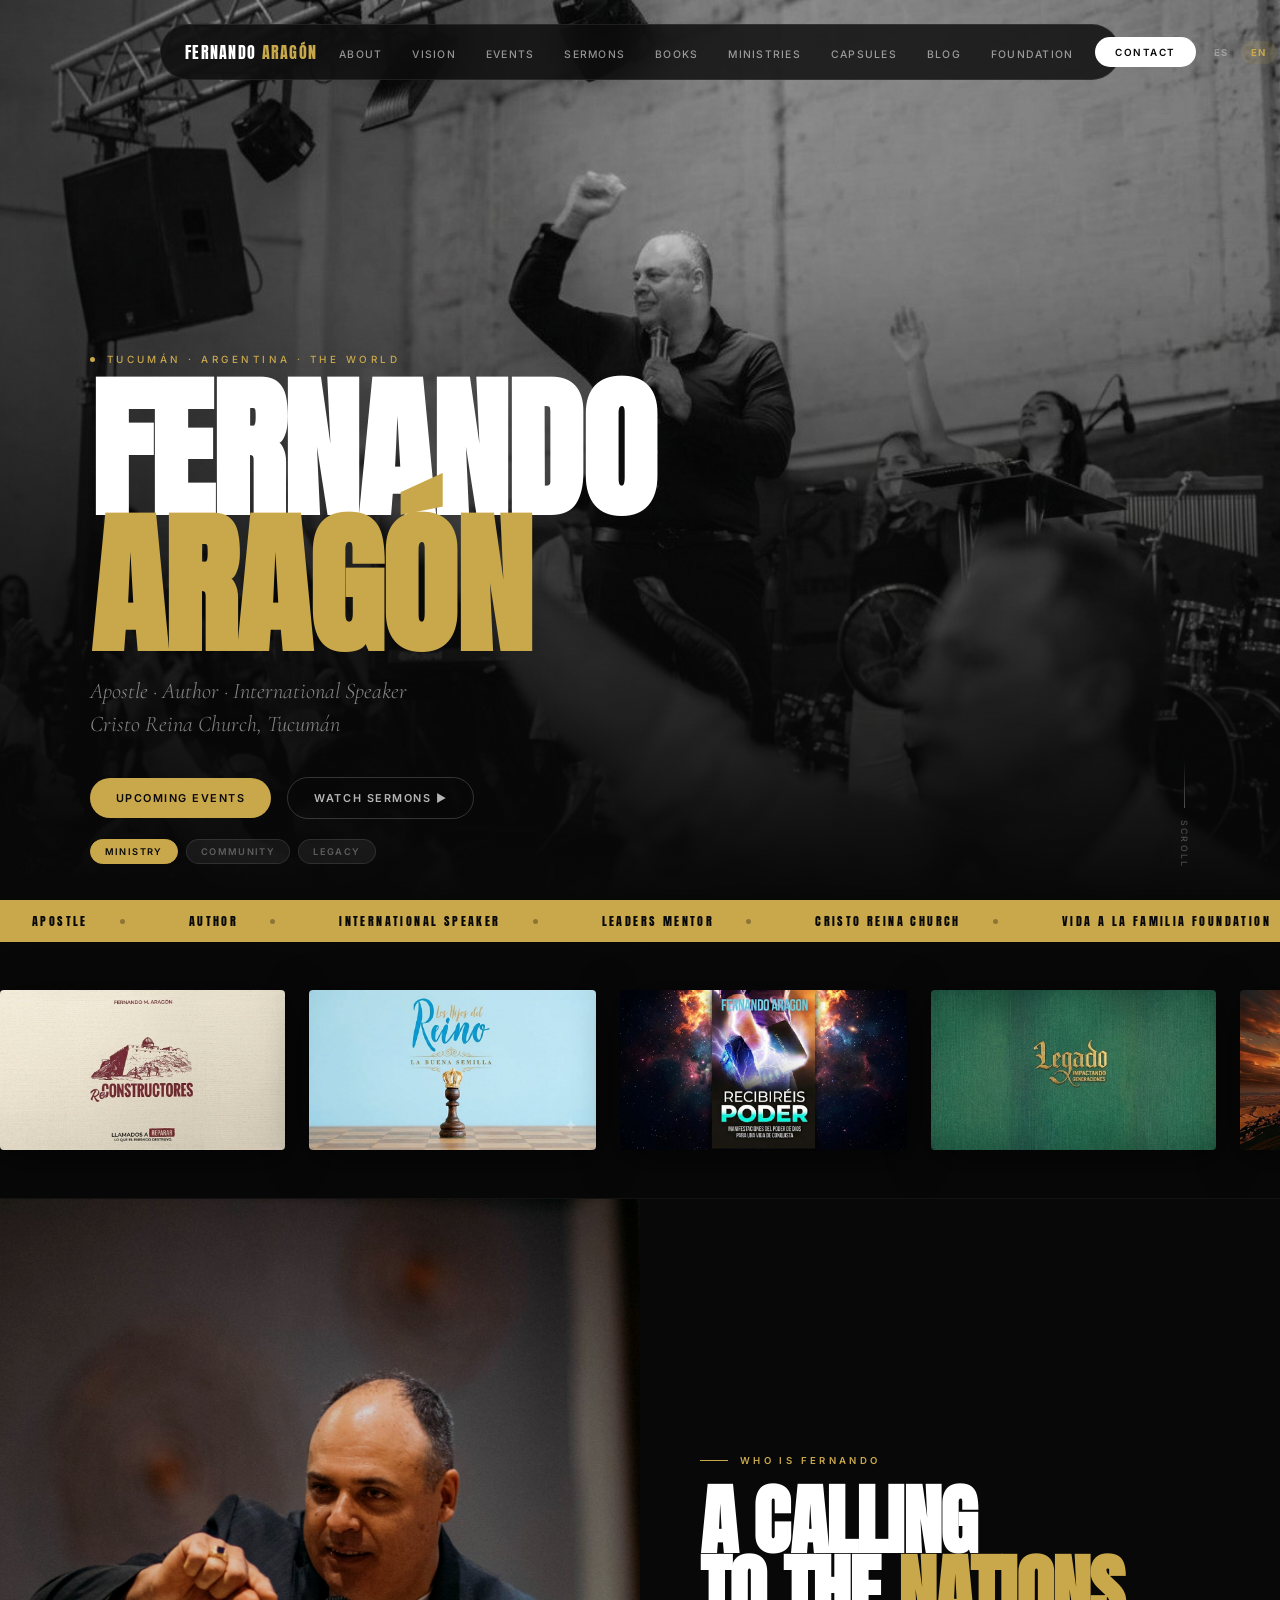
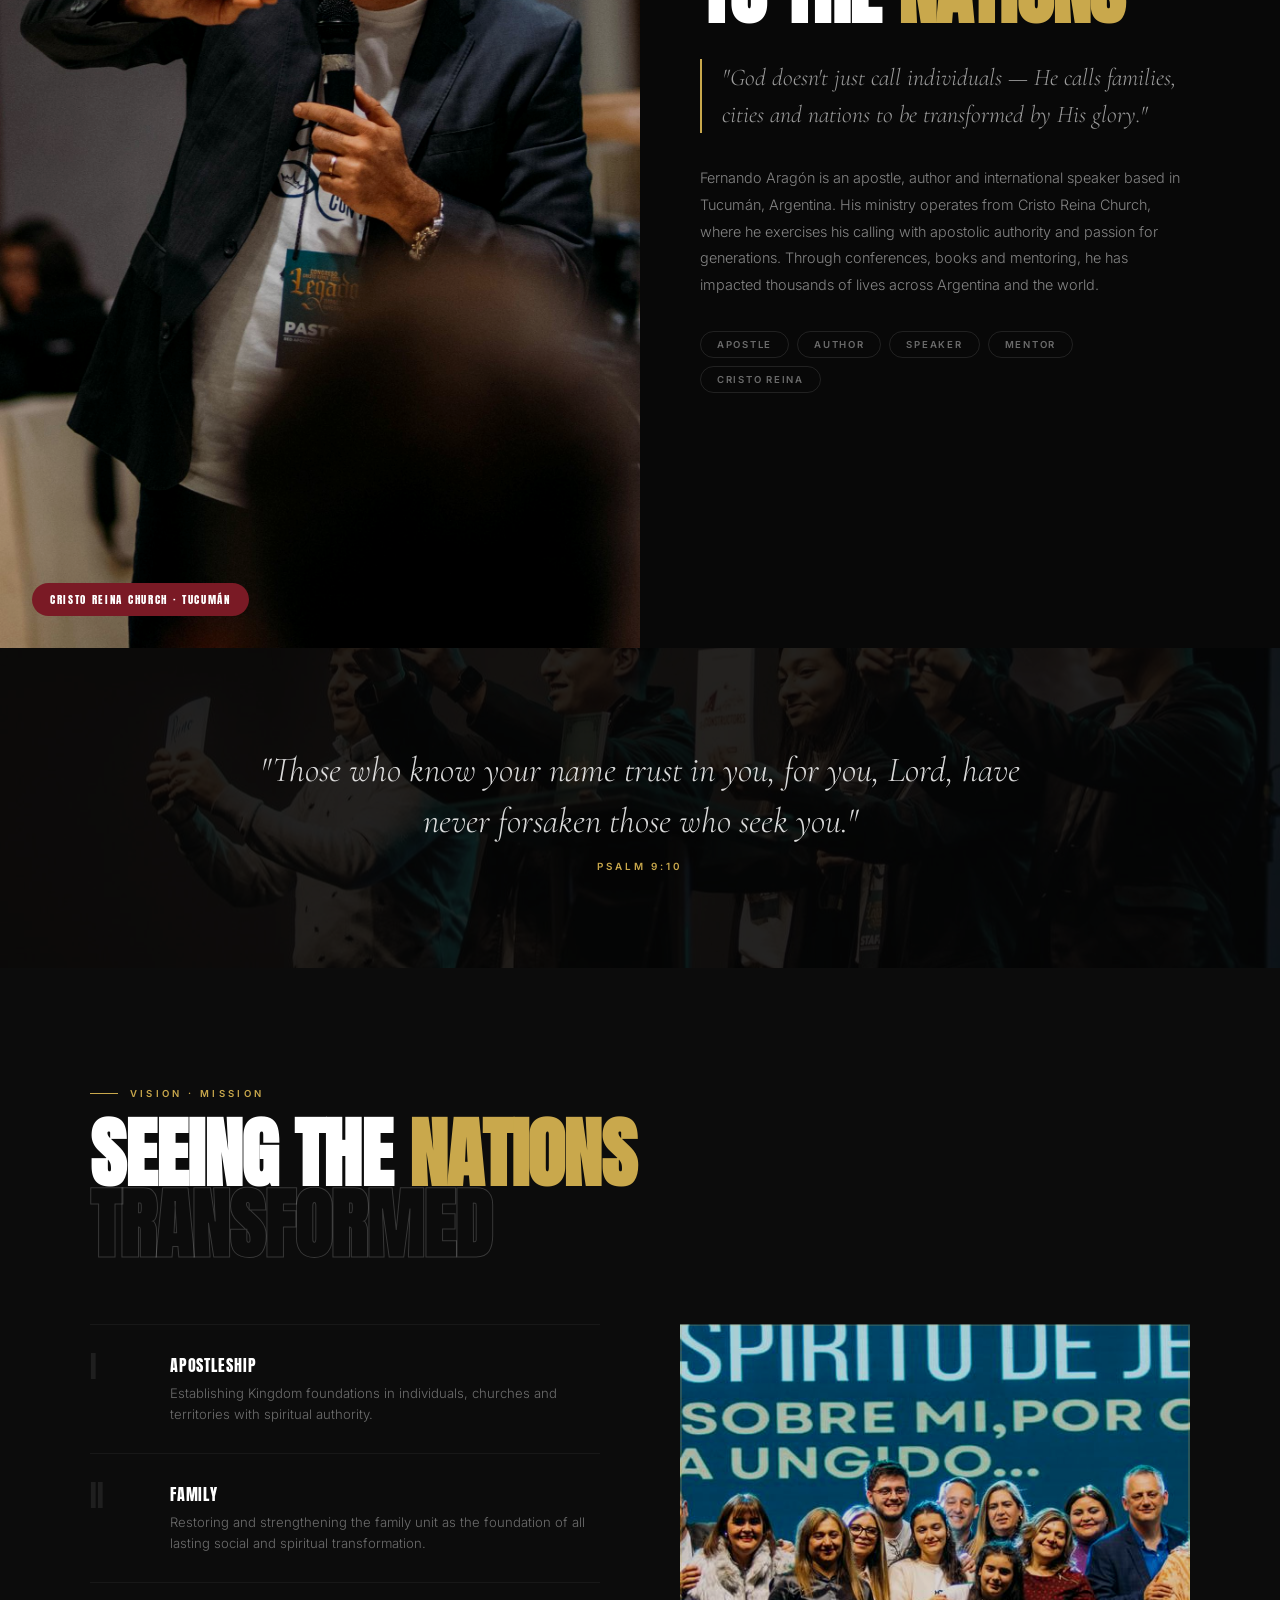
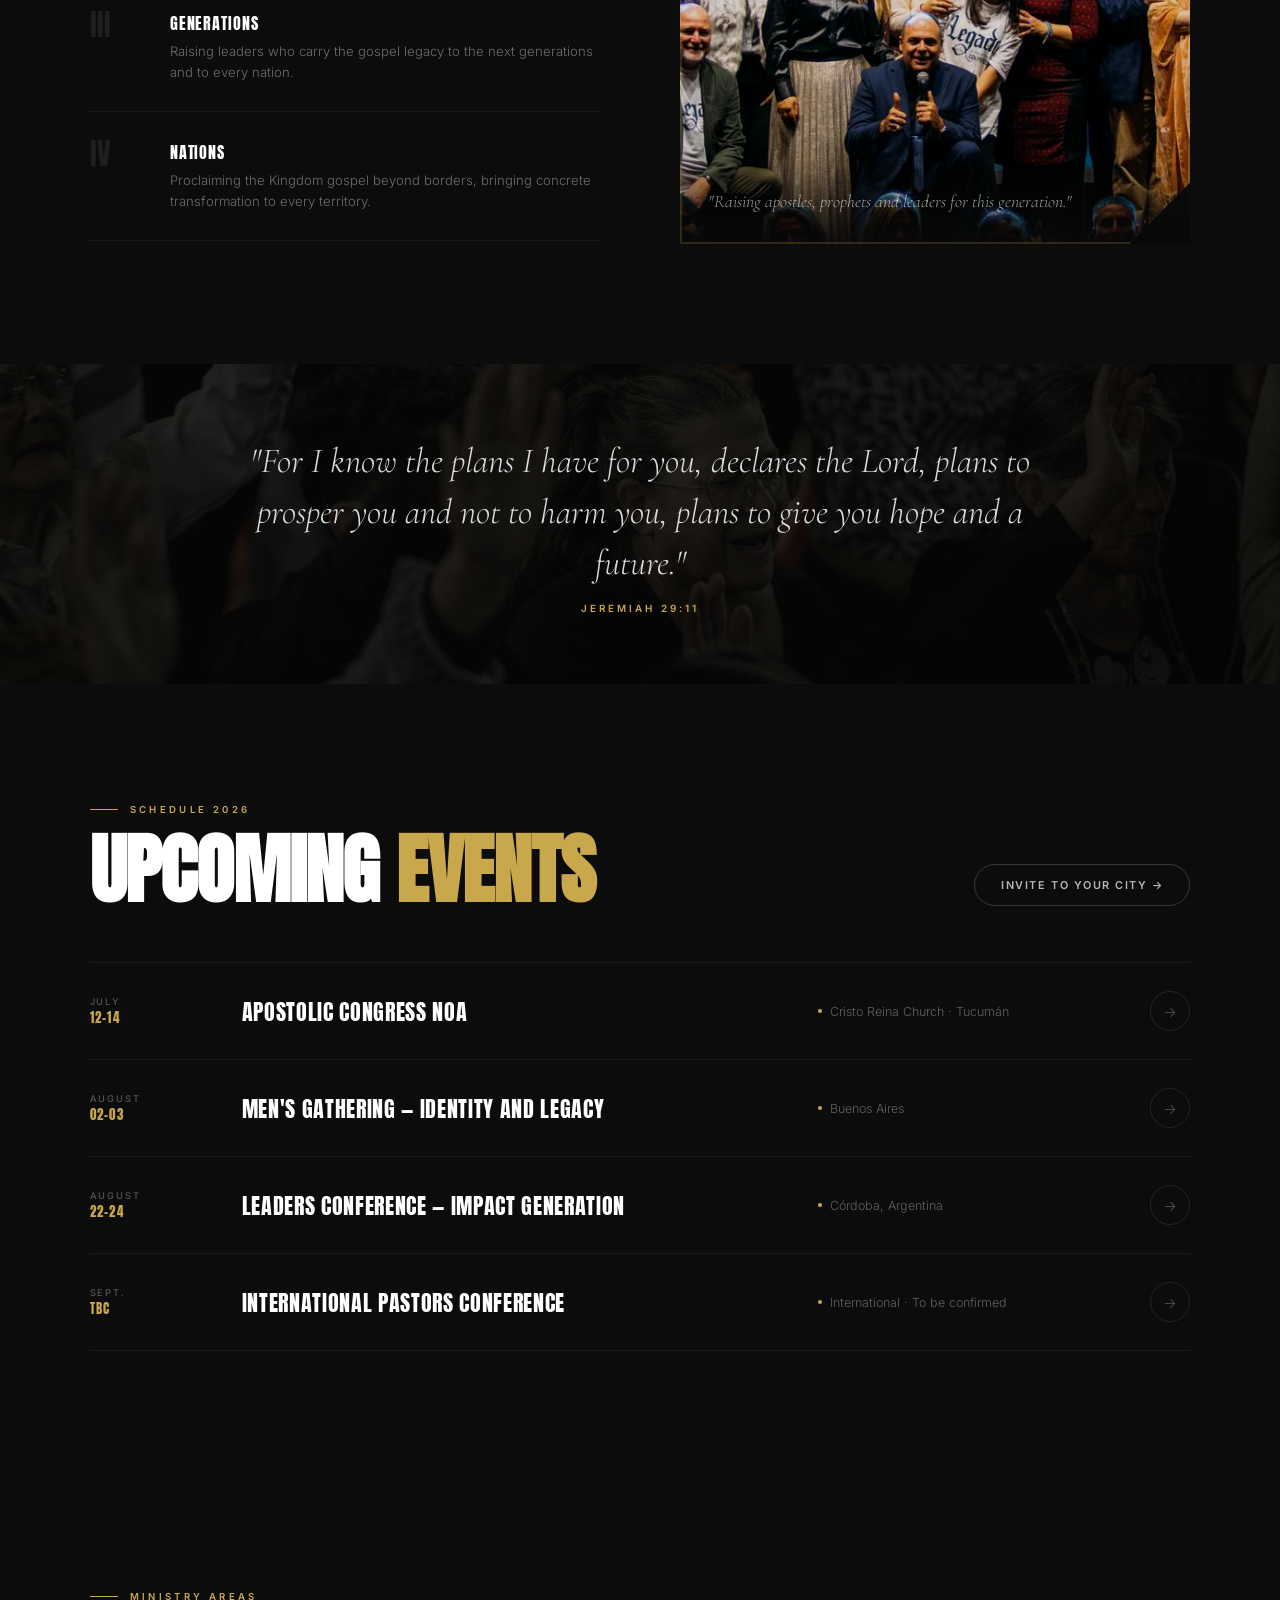
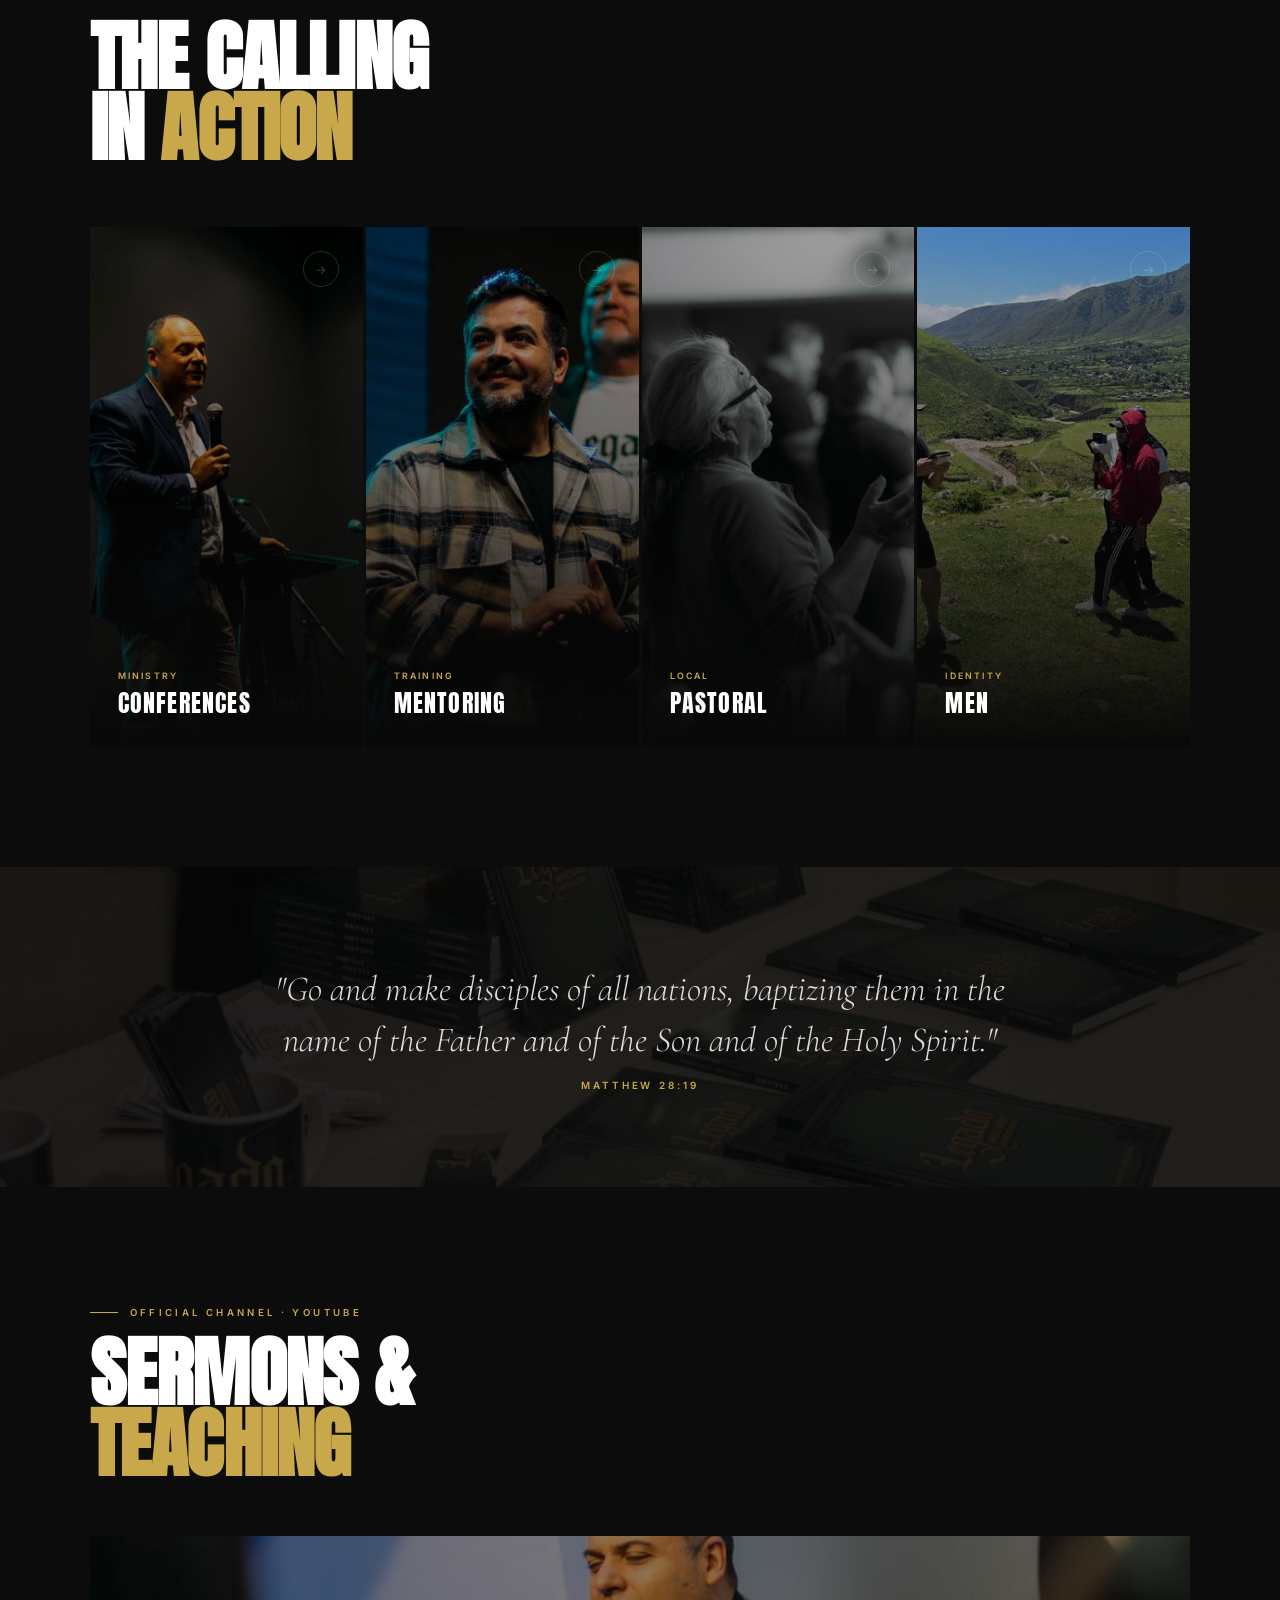
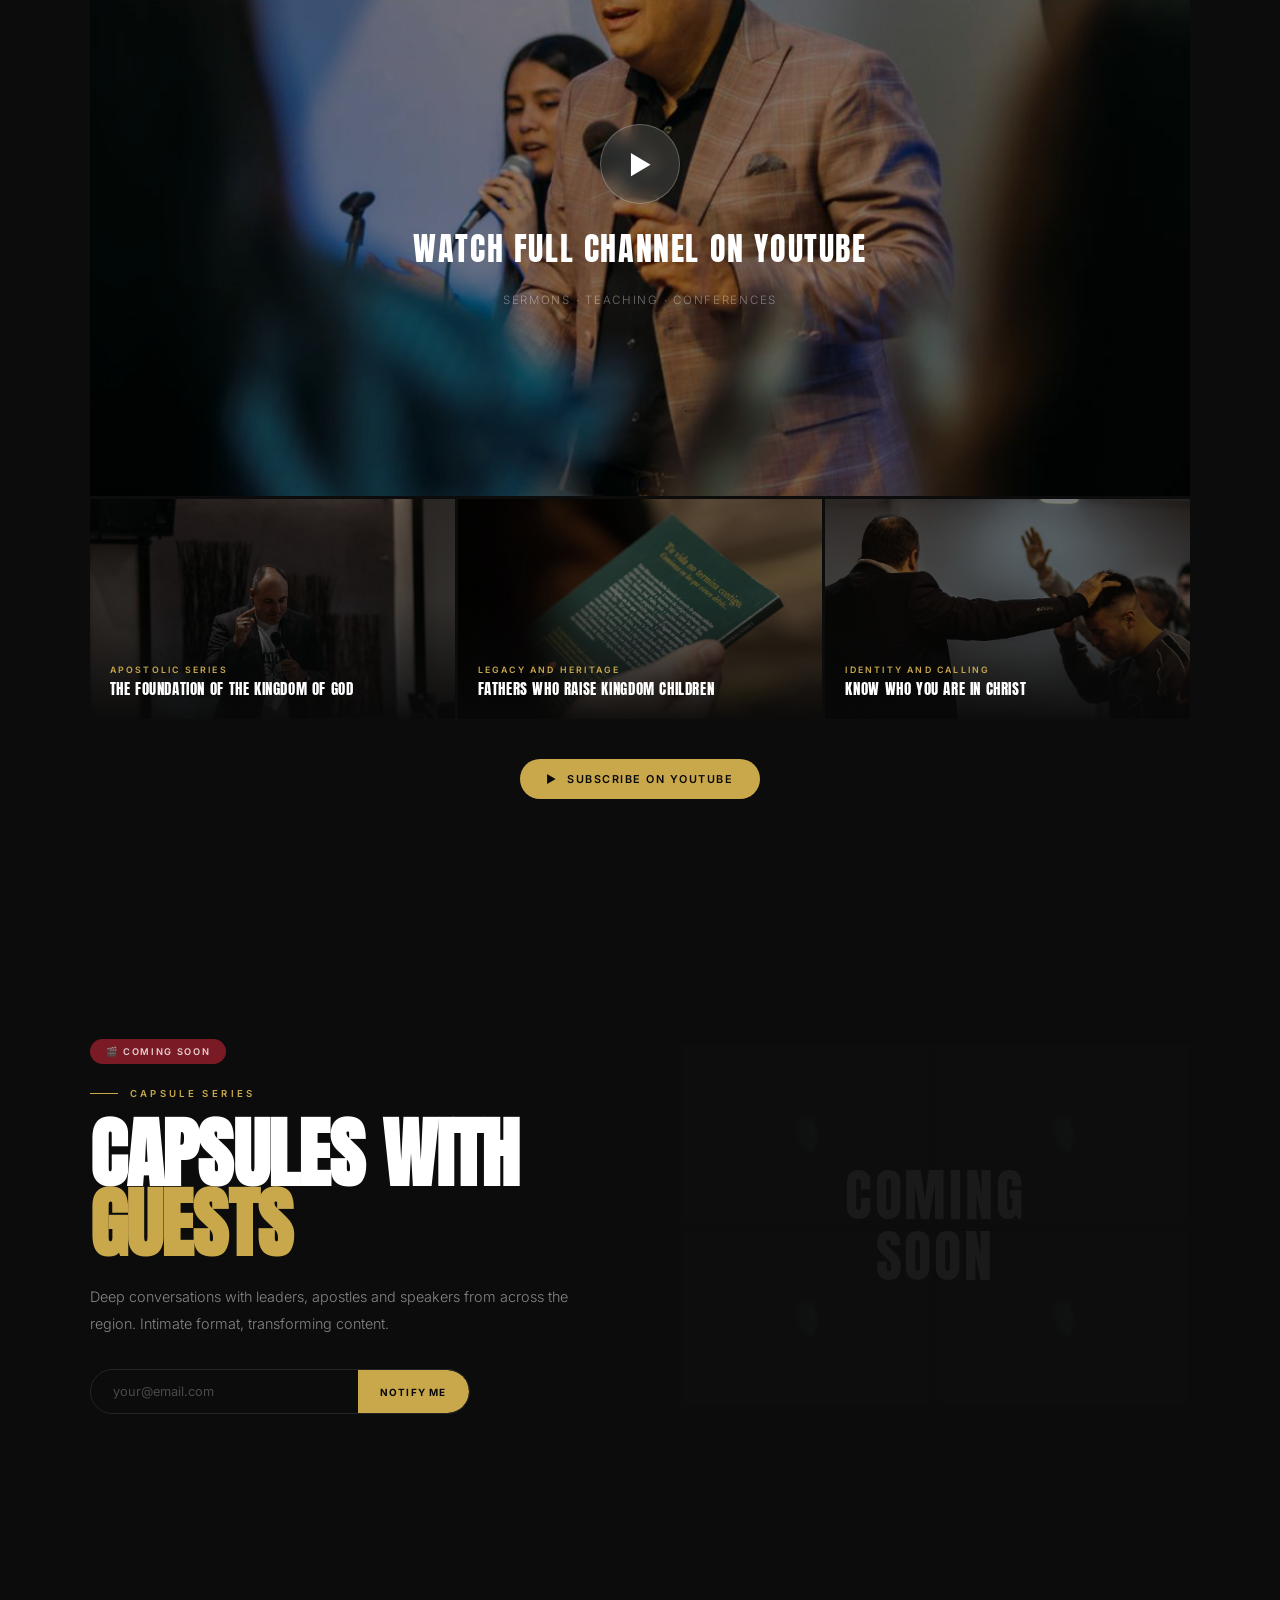
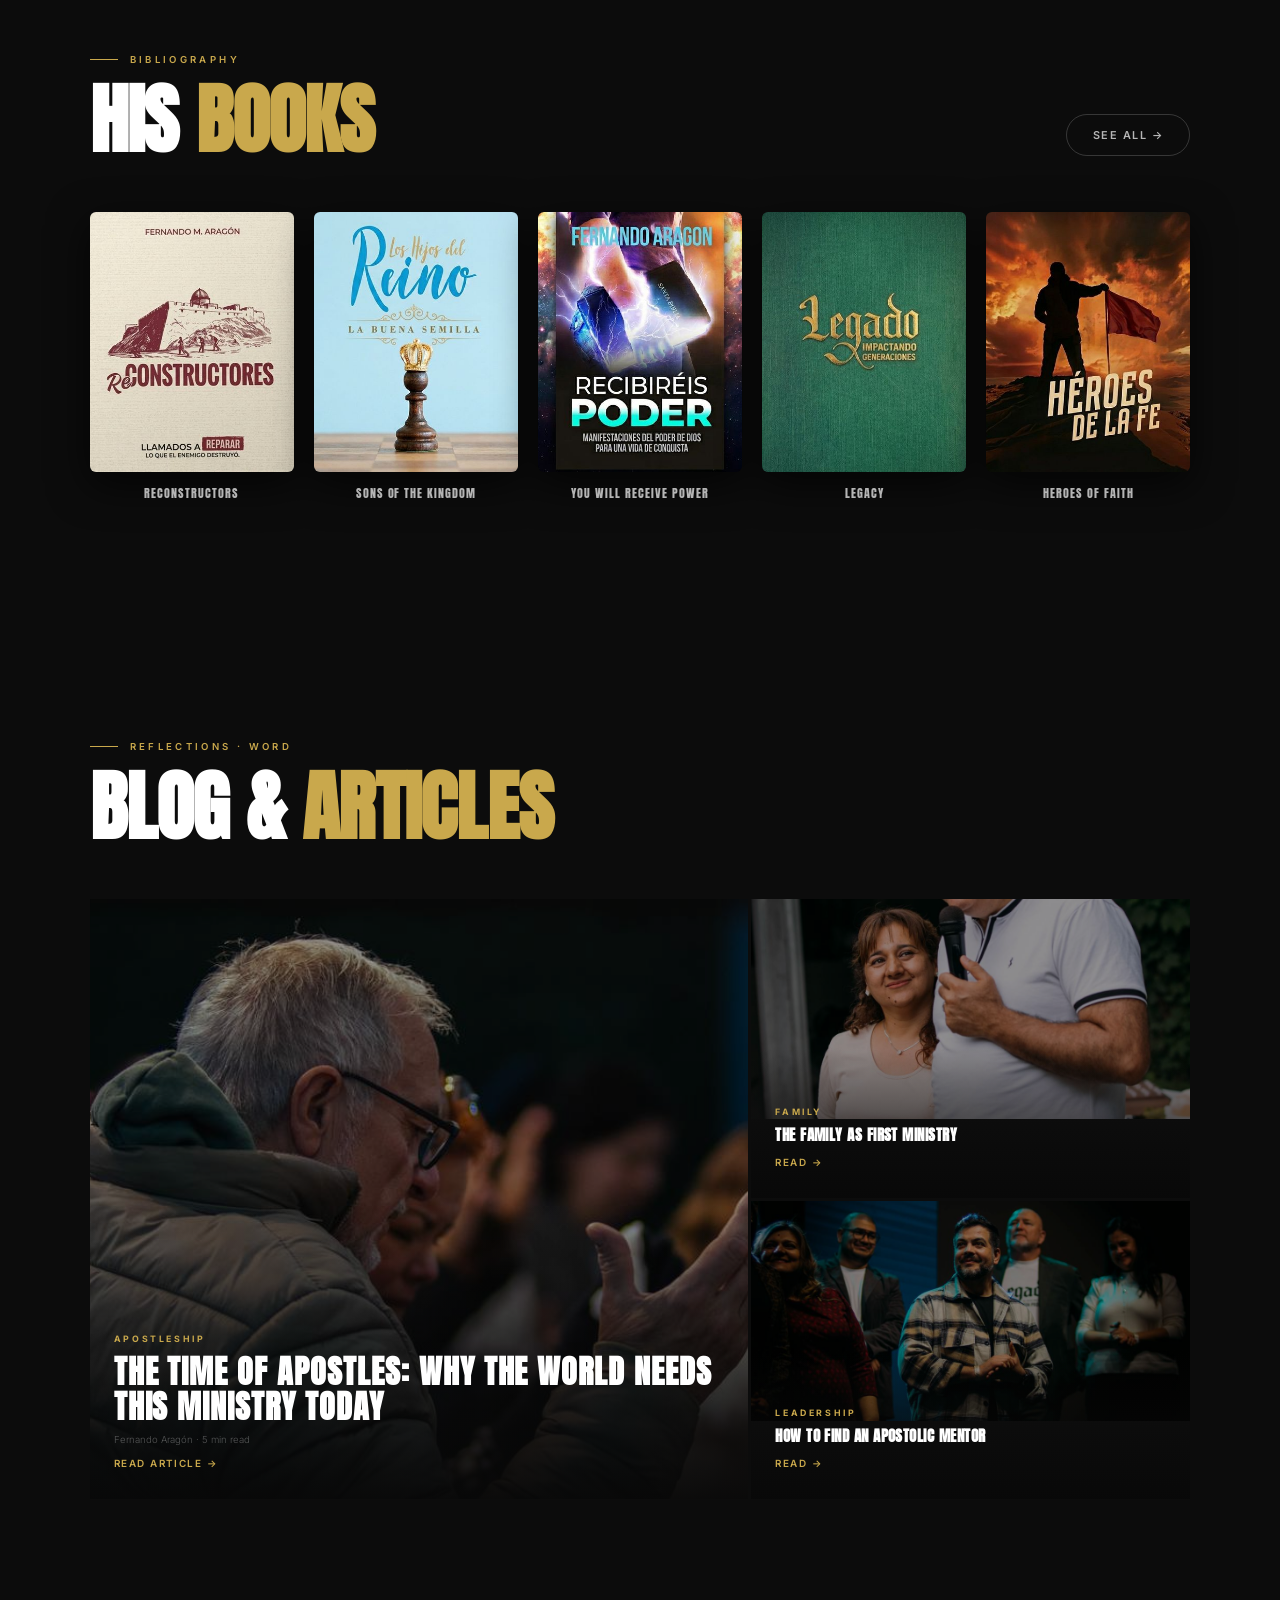
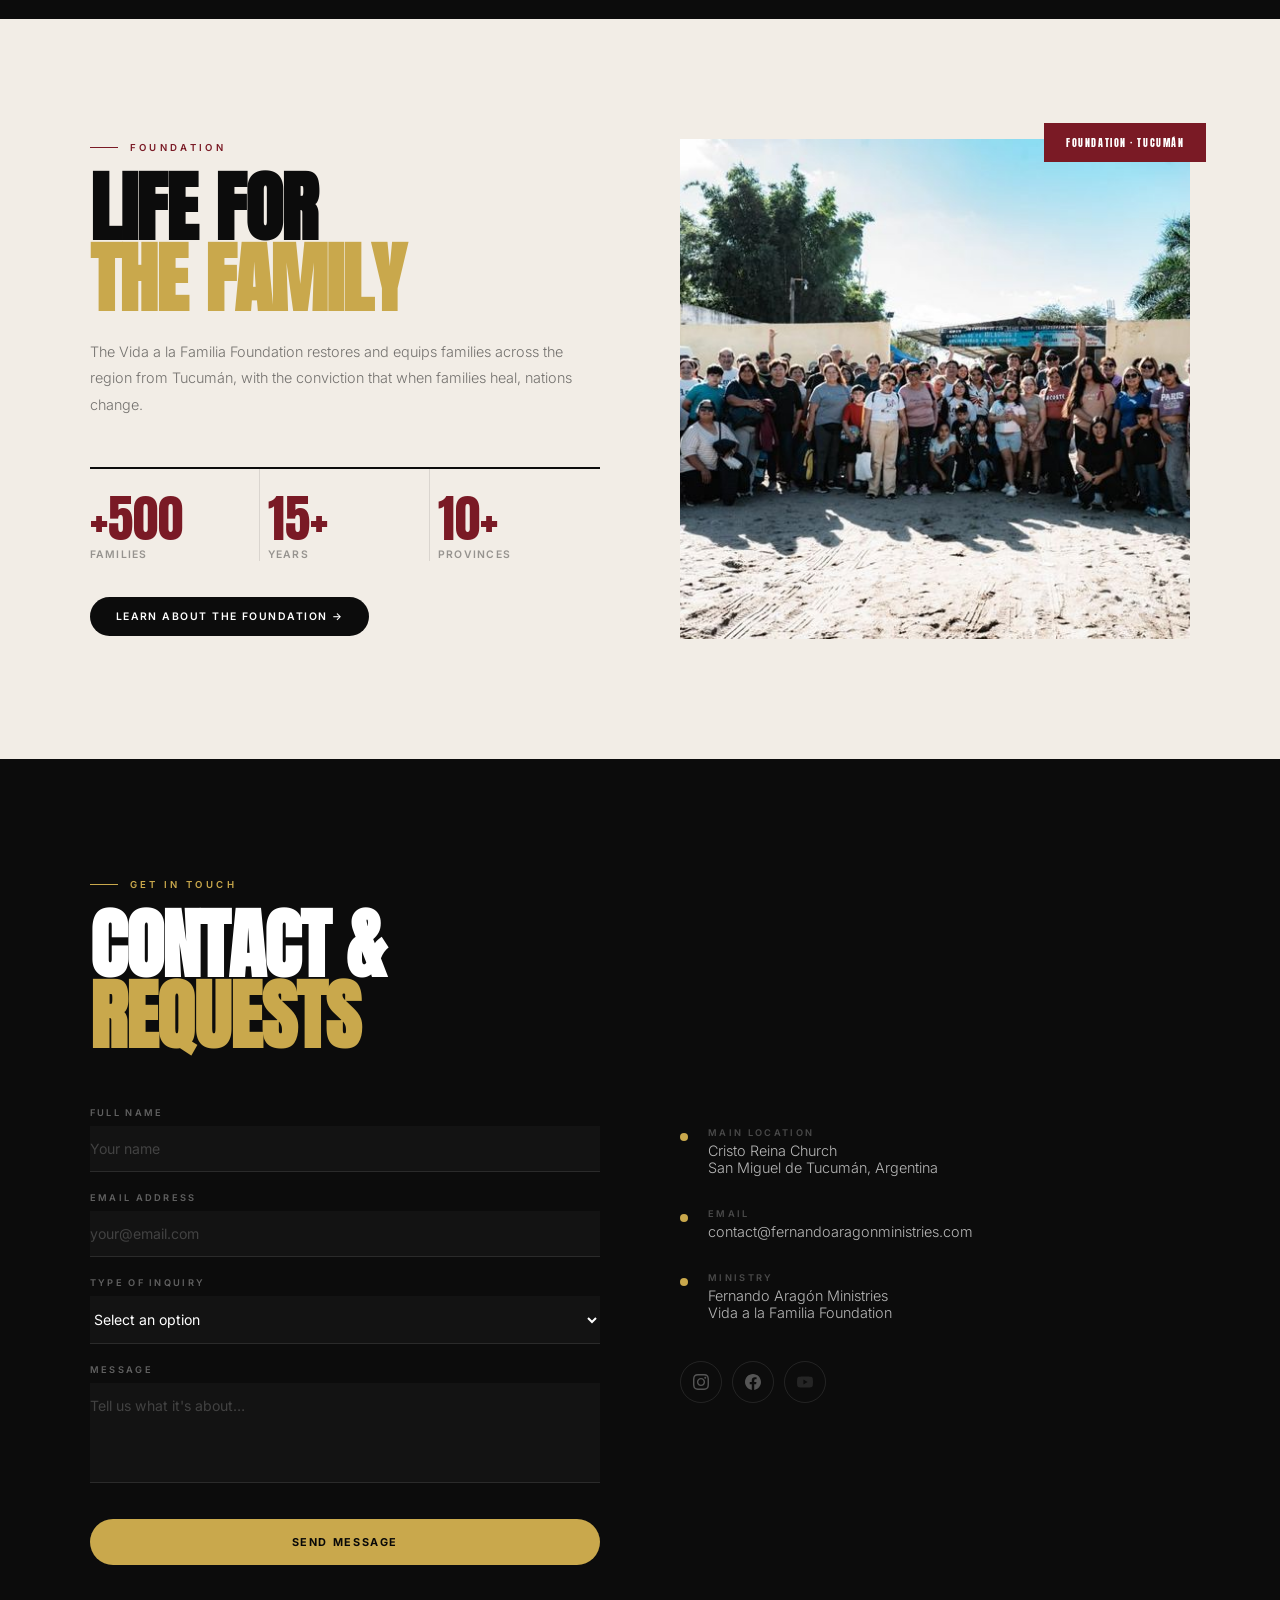
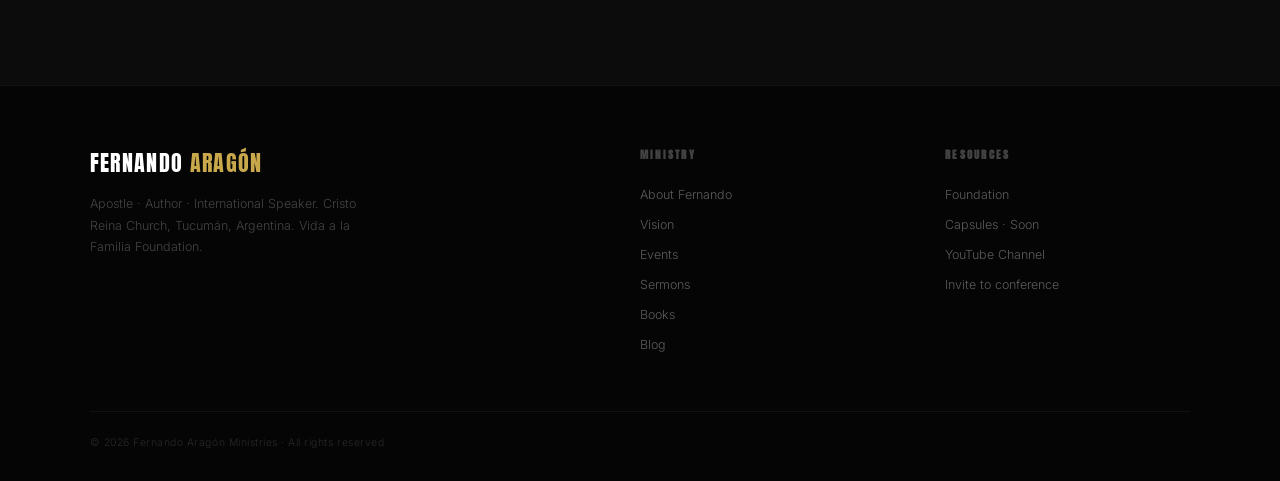
==== commit 6b00579e: "ok!" ====
--- a/en/index.html
+++ b/en/index.html
@@ -74,7 +74,20 @@
 .v-desc { font-size:0.82rem; color:rgba(255,255,255,0.4); line-height:1.6; }
 .vision-img-col { position:sticky; top:120px; }
 .vision-img-wrap { position:relative; overflow:hidden; }
-.vision-img-wrap img { width:100%; height:520px; object-fit:cover; display:block; filter:brightness(0.75) contrast(1.05); }
+.vision-img-wrap img {
+  width:100%; height:520px; object-fit:cover; display:block;
+  filter:brightness(0.85) contrast(1.03);
+  clip-path: polygon(0 0, 100% 0, 100% 88%, 88% 100%, 0 100%);
+}
+.vision-img-wrap::before {
+  content: '';
+  position: absolute;
+  inset: 0;
+  border: 2px solid rgba(201,168,76,0.2);
+  clip-path: polygon(0 0, 100% 0, 100% 88%, 88% 100%, 0 100%);
+  pointer-events: none;
+  z-index: 1;
+}
 .vision-img-caption { position:absolute; bottom:0; left:0; right:0; padding:32px 28px; background:linear-gradient(to top, rgba(8,8,8,0.9), transparent); }
 .vision-img-caption p { font-family:'Cormorant Garamond',serif; font-style:italic; font-size:1.1rem; color:rgba(255,255,255,0.6); }
 
@@ -223,6 +236,17 @@
   .min-grid{grid-template-columns:1fr;} .predicas-grid{grid-template-columns:1fr;}
   .books-showcase-grid{grid-template-columns:1fr 1fr;} .fund-stats-row{grid-template-columns:1fr 1fr;}
 }
+.nav-lang {
+  display: flex; gap: 2px; align-items: center; flex-shrink: 0;
+}
+.lang-opt {
+  font-size: 0.6rem; font-weight: 700; letter-spacing: 0.15em; text-transform: uppercase;
+  color: rgba(255,255,255,0.35); text-decoration: none;
+  padding: 6px 10px; border-radius: 100px; transition: all 0.3s; cursor: pointer;
+  background: none; border: none;
+}
+.lang-opt.active { color: var(--gold); background: rgba(201,168,76,0.12); }
+.lang-opt:hover { color: var(--gold); }
 </style>
 </head>
 <body>
@@ -256,6 +280,7 @@
       <li><a href="foundation.html">Foundation</a></li>
     </ul>
     <a href="#contacto" class="nav-cta">Contact</a>
+    <div class="nav-lang"><a href="../index.html" class="lang-opt">ES</a><span class="lang-opt active">EN</span></div>
     <div class="nav-burger" id="navBurger"><span></span><span></span><span></span></div>
   </nav>
 </div>
@@ -503,9 +528,15 @@
       <div class="ci-item"><div class="ci-dot"></div><div><div class="ci-label">Main Location</div><div class="ci-value">Cristo Reina Church<br>San Miguel de Tucumán, Argentina</div></div></div>
       <div class="ci-item"><div class="ci-dot"></div><div><div class="ci-label">Email</div><div class="ci-value">contact@fernandoaragonministries.com</div></div></div>
       <div class="ci-item"><div class="ci-dot"></div><div><div class="ci-label">Ministry</div><div class="ci-value">Fernando Aragón Ministries<br>Vida a la Familia Foundation</div></div></div>
-      <div class="social-row">
-        <a href="#" class="soc-btn">▶</a><a href="#" class="soc-btn">◉</a>
-        <a href="#" class="soc-btn">f</a><a href="#" class="soc-btn">♫</a>
+      <div class="social-row"><a href="https://www.instagram.com/pasfernandoaragon" target="_blank" class="soc-btn" title="Instagram">
+          <svg width="16" height="16" viewBox="0 0 24 24" fill="currentColor"><path d="M12 2.163c3.204 0 3.584.012 4.85.07 3.252.148 4.771 1.691 4.919 4.919.058 1.265.069 1.645.069 4.849 0 3.205-.012 3.584-.069 4.849-.149 3.225-1.664 4.771-4.919 4.919-1.266.058-1.644.07-4.85.07-3.204 0-3.584-.012-4.849-.07-3.26-.149-4.771-1.699-4.919-4.92-.058-1.265-.07-1.644-.07-4.849 0-3.204.013-3.583.07-4.849.149-3.227 1.664-4.771 4.919-4.919 1.266-.057 1.645-.069 4.849-.069zm0-2.163c-3.259 0-3.667.014-4.947.072-4.358.2-6.78 2.618-6.98 6.98-.059 1.281-.073 1.689-.073 4.948 0 3.259.014 3.668.072 4.948.2 4.358 2.618 6.78 6.98 6.98 1.281.058 1.689.072 4.948.072 3.259 0 3.668-.014 4.948-.072 4.354-.2 6.782-2.618 6.979-6.98.059-1.28.073-1.689.073-4.948 0-3.259-.014-3.667-.072-4.947-.196-4.354-2.617-6.78-6.979-6.98-1.281-.059-1.69-.073-4.949-.073zm0 5.838c-3.403 0-6.162 2.759-6.162 6.162s2.759 6.163 6.162 6.163 6.162-2.759 6.162-6.163c0-3.403-2.759-6.162-6.162-6.162zm0 10.162c-2.209 0-4-1.79-4-4 0-2.209 1.791-4 4-4s4 1.791 4 4c0 2.21-1.791 4-4 4zm6.406-11.845c-.796 0-1.441.645-1.441 1.44s.645 1.44 1.441 1.44c.795 0 1.439-.645 1.439-1.44s-.644-1.44-1.439-1.44z"/></svg>
+        </a>
+        <a href="https://www.facebook.com/fernandoymariaAragon" target="_blank" class="soc-btn" title="Facebook">
+          <svg width="16" height="16" viewBox="0 0 24 24" fill="currentColor"><path d="M24 12.073c0-6.627-5.373-12-12-12s-12 5.373-12 12c0 5.99 4.388 10.954 10.125 11.854v-8.385H7.078v-3.47h3.047V9.43c0-3.007 1.792-4.669 4.533-4.669 1.312 0 2.686.235 2.686.235v2.953H15.83c-1.491 0-1.956.925-1.956 1.874v2.25h3.328l-.532 3.47h-2.796v8.385C19.612 23.027 24 18.062 24 12.073z"/></svg>
+        </a>
+        <a href="#" class="soc-btn soc-yt-soon" title="YouTube — coming soon">
+          <svg width="16" height="16" viewBox="0 0 24 24" fill="currentColor" style="opacity:0.35"><path d="M23.495 6.205a3.007 3.007 0 0 0-2.088-2.088c-1.87-.501-9.396-.501-9.396-.501s-7.507-.01-9.396.501A3.007 3.007 0 0 0 .527 6.205a31.247 31.247 0 0 0-.522 5.805 31.247 31.247 0 0 0 .522 5.783 3.007 3.007 0 0 0 2.088 2.088c1.868.502 9.396.502 9.396.502s7.506 0 9.396-.502a3.007 3.007 0 0 0 2.088-2.088 31.247 31.247 0 0 0 .5-5.783 31.247 31.247 0 0 0-.5-5.805zM9.609 15.601V8.408l6.264 3.602z"/></svg>
+        </a>
       </div>
     </div>
   </div>
@@ -534,17 +565,14 @@
   </div>
   <div class="footer-bottom">
     <div class="footer-copy">© 2026 Fernando Aragón Ministries · All rights reserved</div>
-    <div class="footer-lang">
-      <button class="lang-btn" onclick="location.href='../index.html'">ES</button>
-      <button class="lang-btn active">EN</button>
-    </div>
+    
   </div>
 </footer>
 
 <script src="../js/main.js"></script>
 <script>
-function openMob(){ document.getElementById('mobNav').classList.add('open'); document.body.classList.add('mob-open'); }
-function closeMob(){ document.getElementById('mobNav').classList.remove('open'); document.body.classList.remove('mob-open'); }
+function openMob(){ var m=document.getElementById('mobNav'); m.classList.add('open'); m.style.display='flex'; document.body.style.overflow='hidden'; }
+function closeMob(){ var m=document.getElementById('mobNav'); m.classList.remove('open'); m.style.display='none'; document.body.style.overflow=''; }
 document.getElementById('navBurger').addEventListener('click', openMob);
 document.getElementById('mobClose').addEventListener('click', closeMob);
 document.querySelectorAll('#mobNav a').forEach(a => a.addEventListener('click', closeMob));
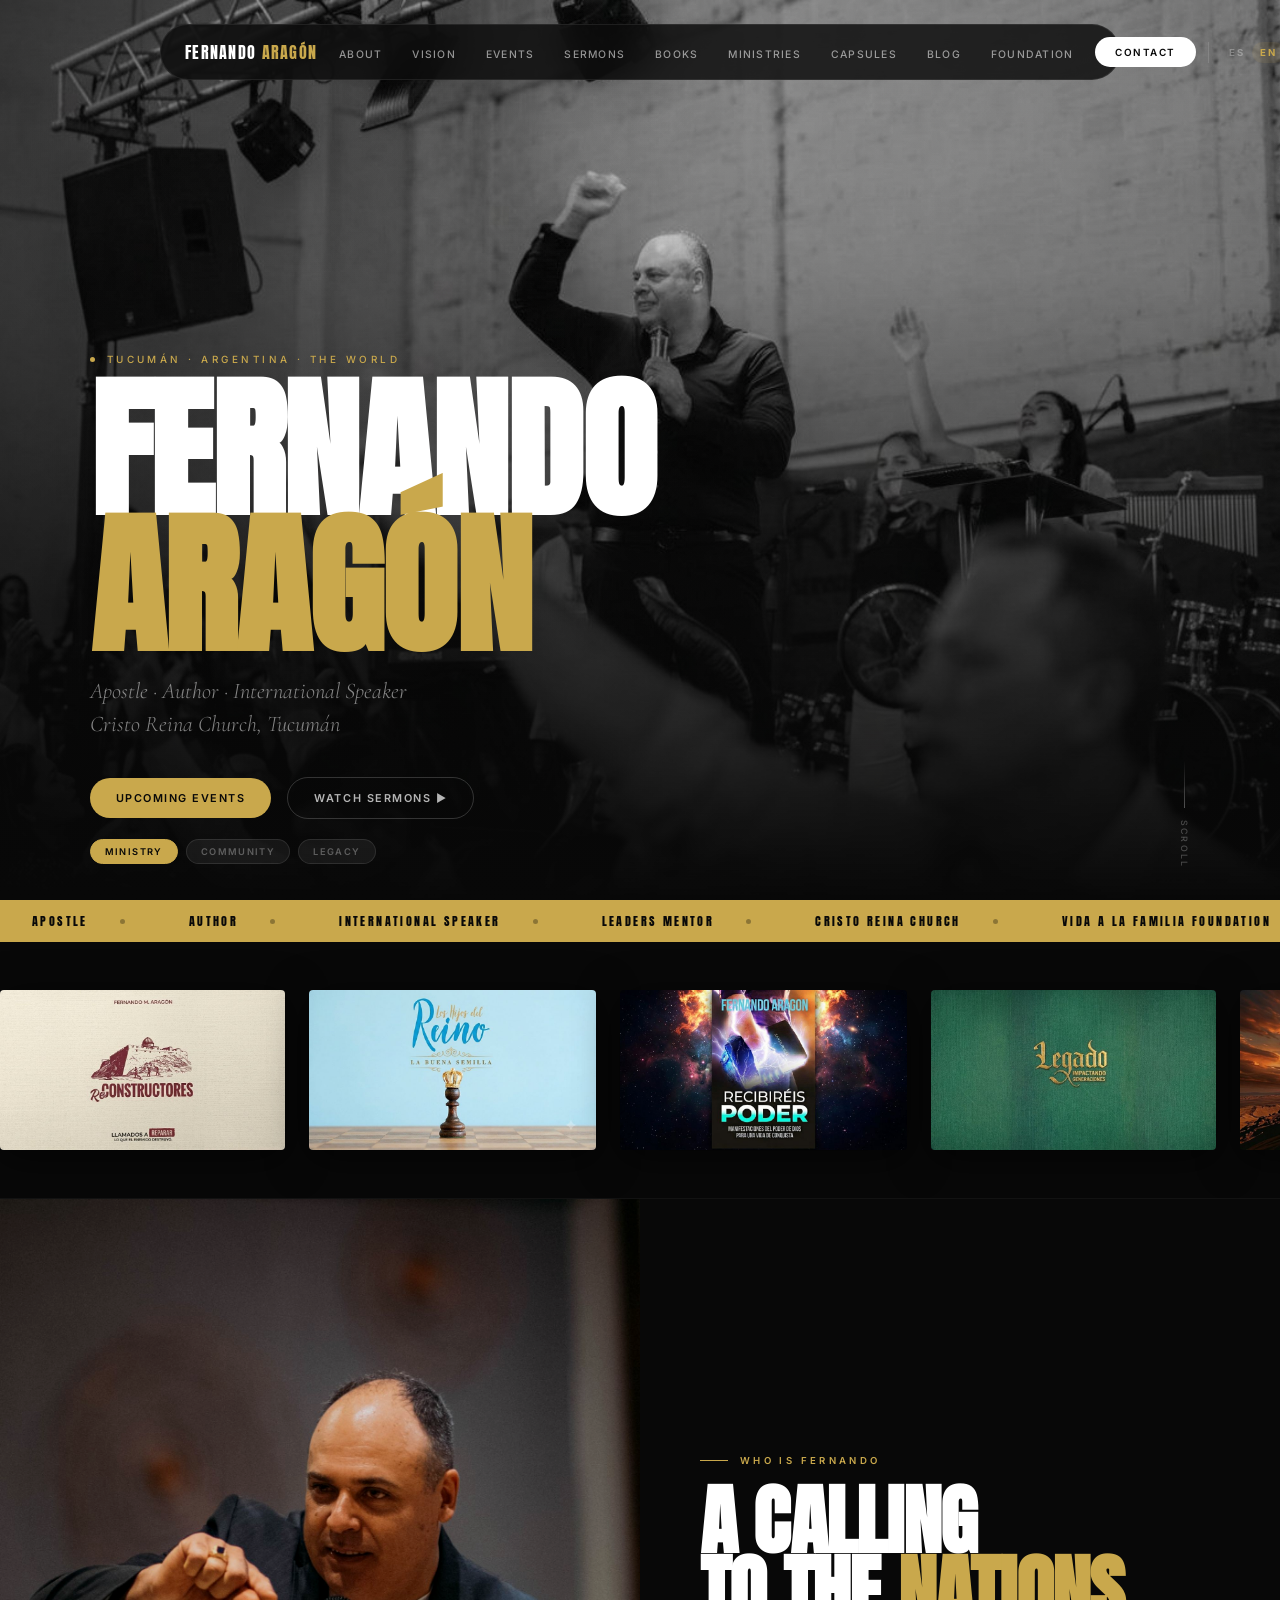
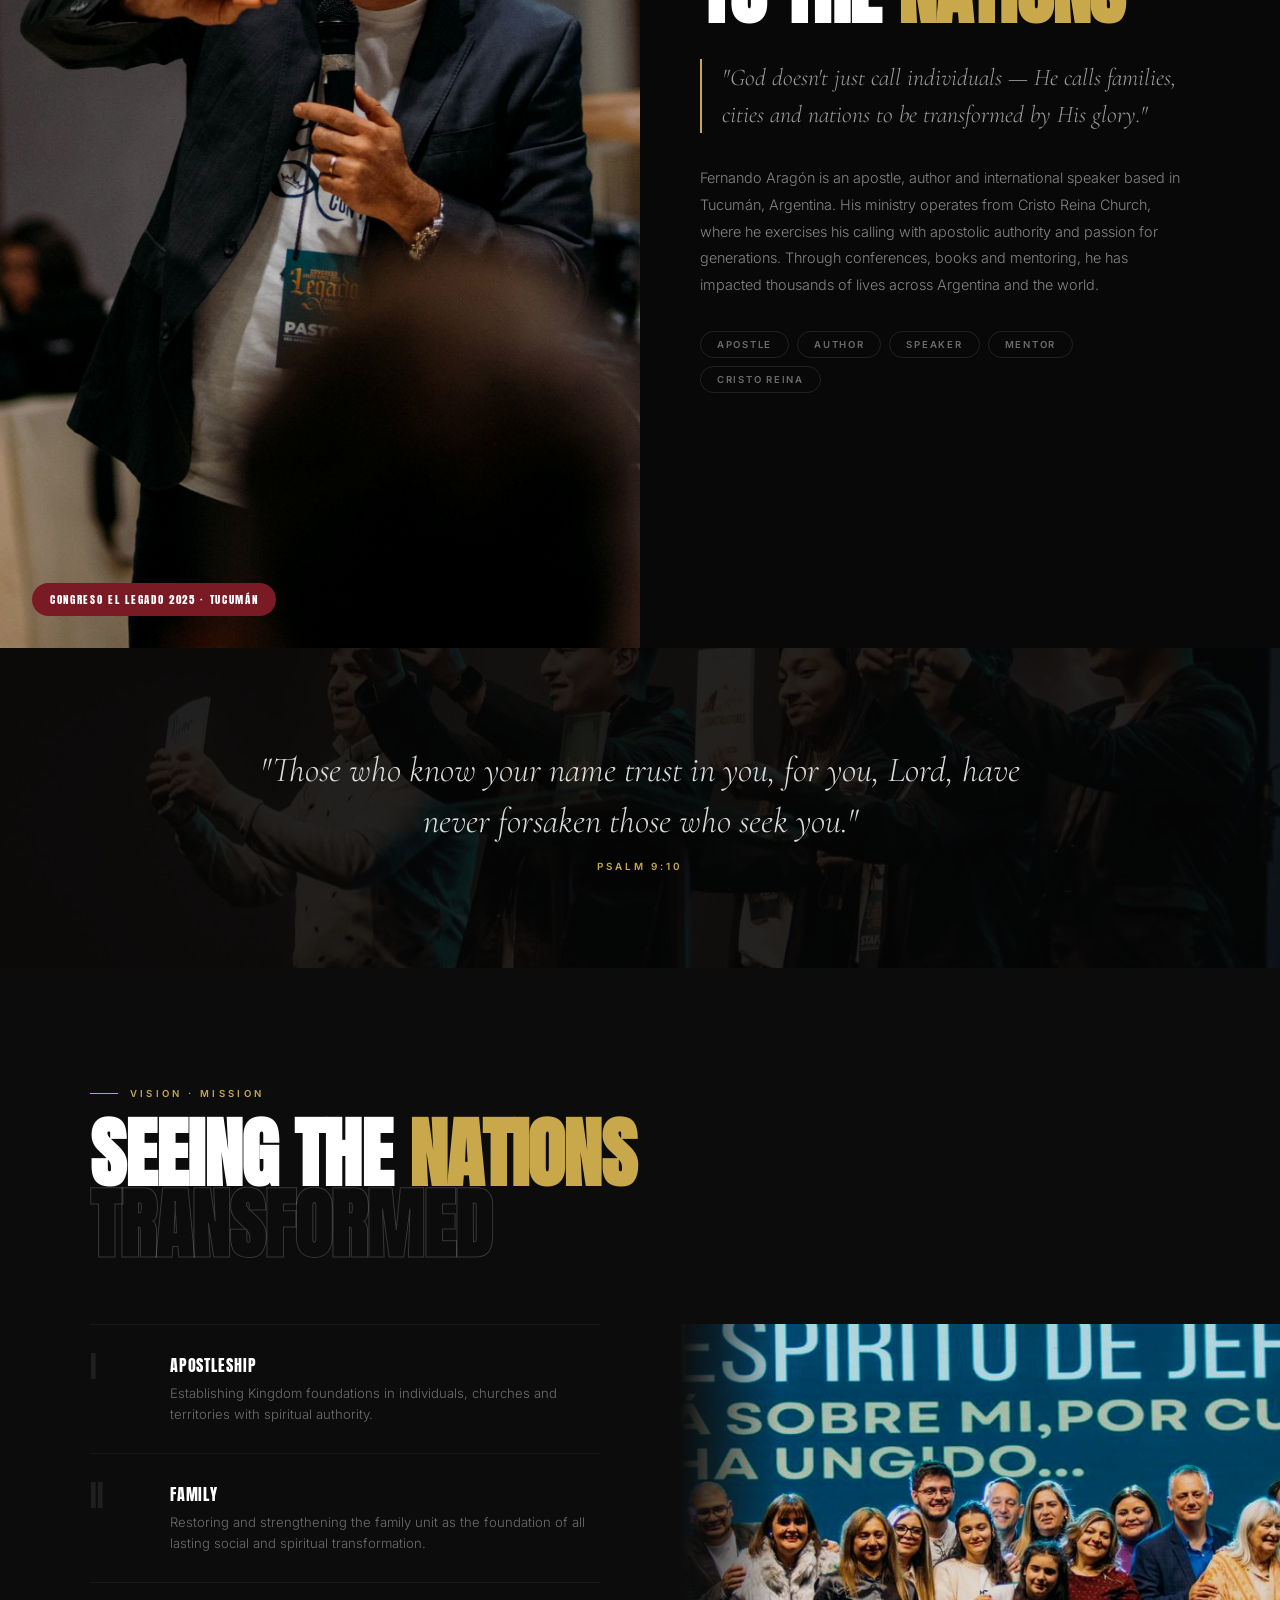
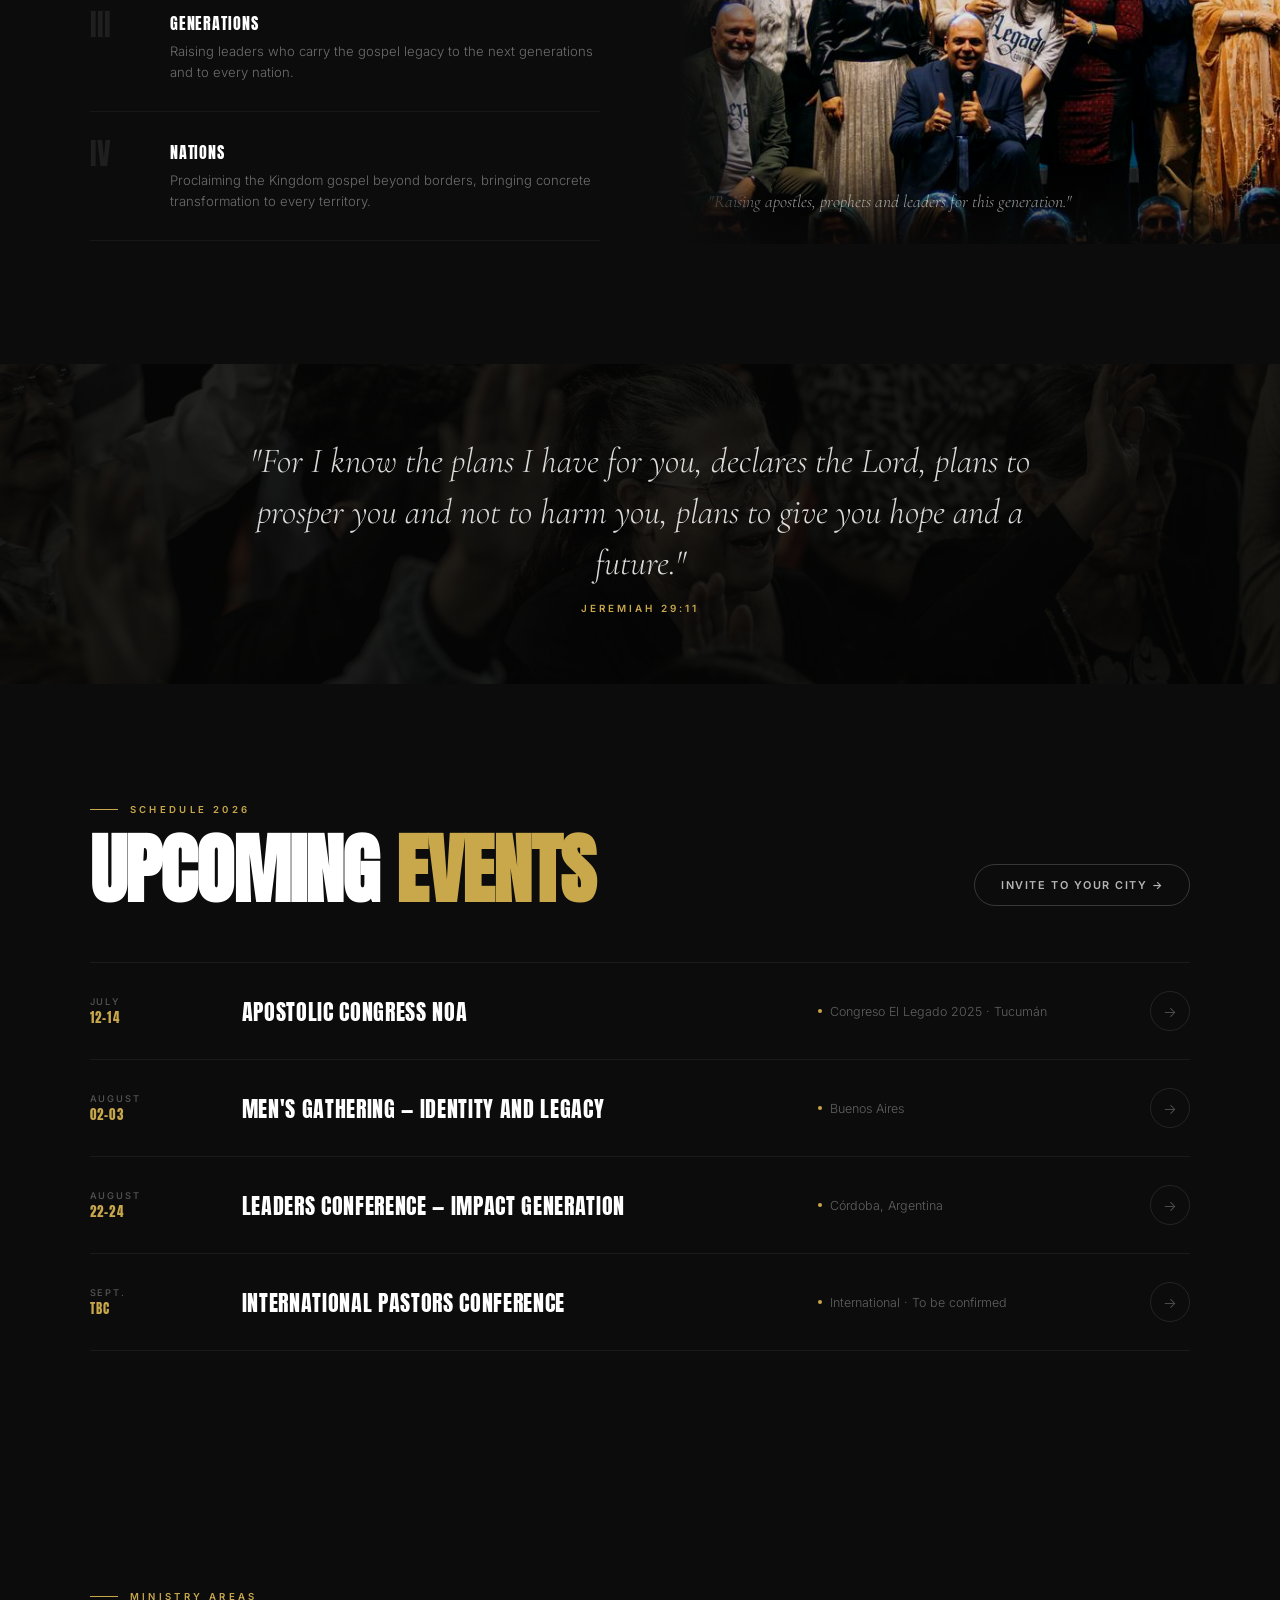
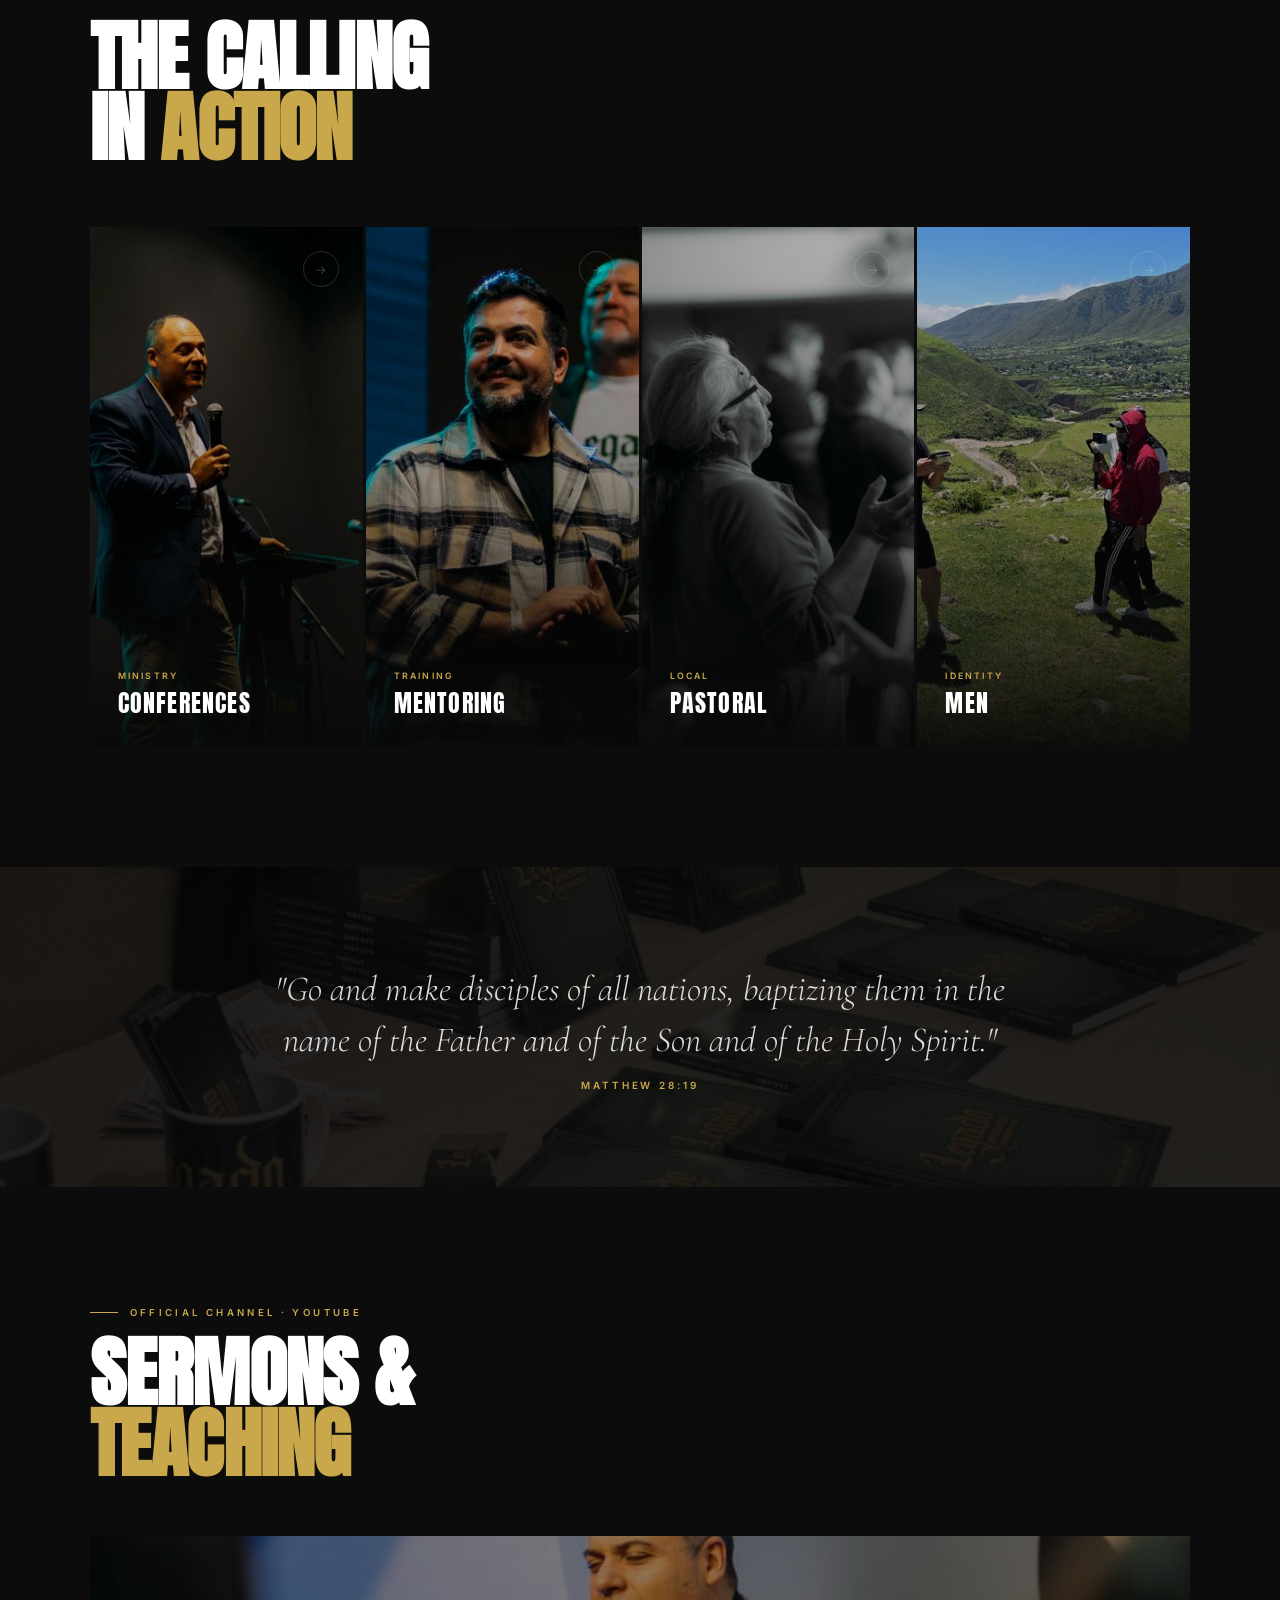
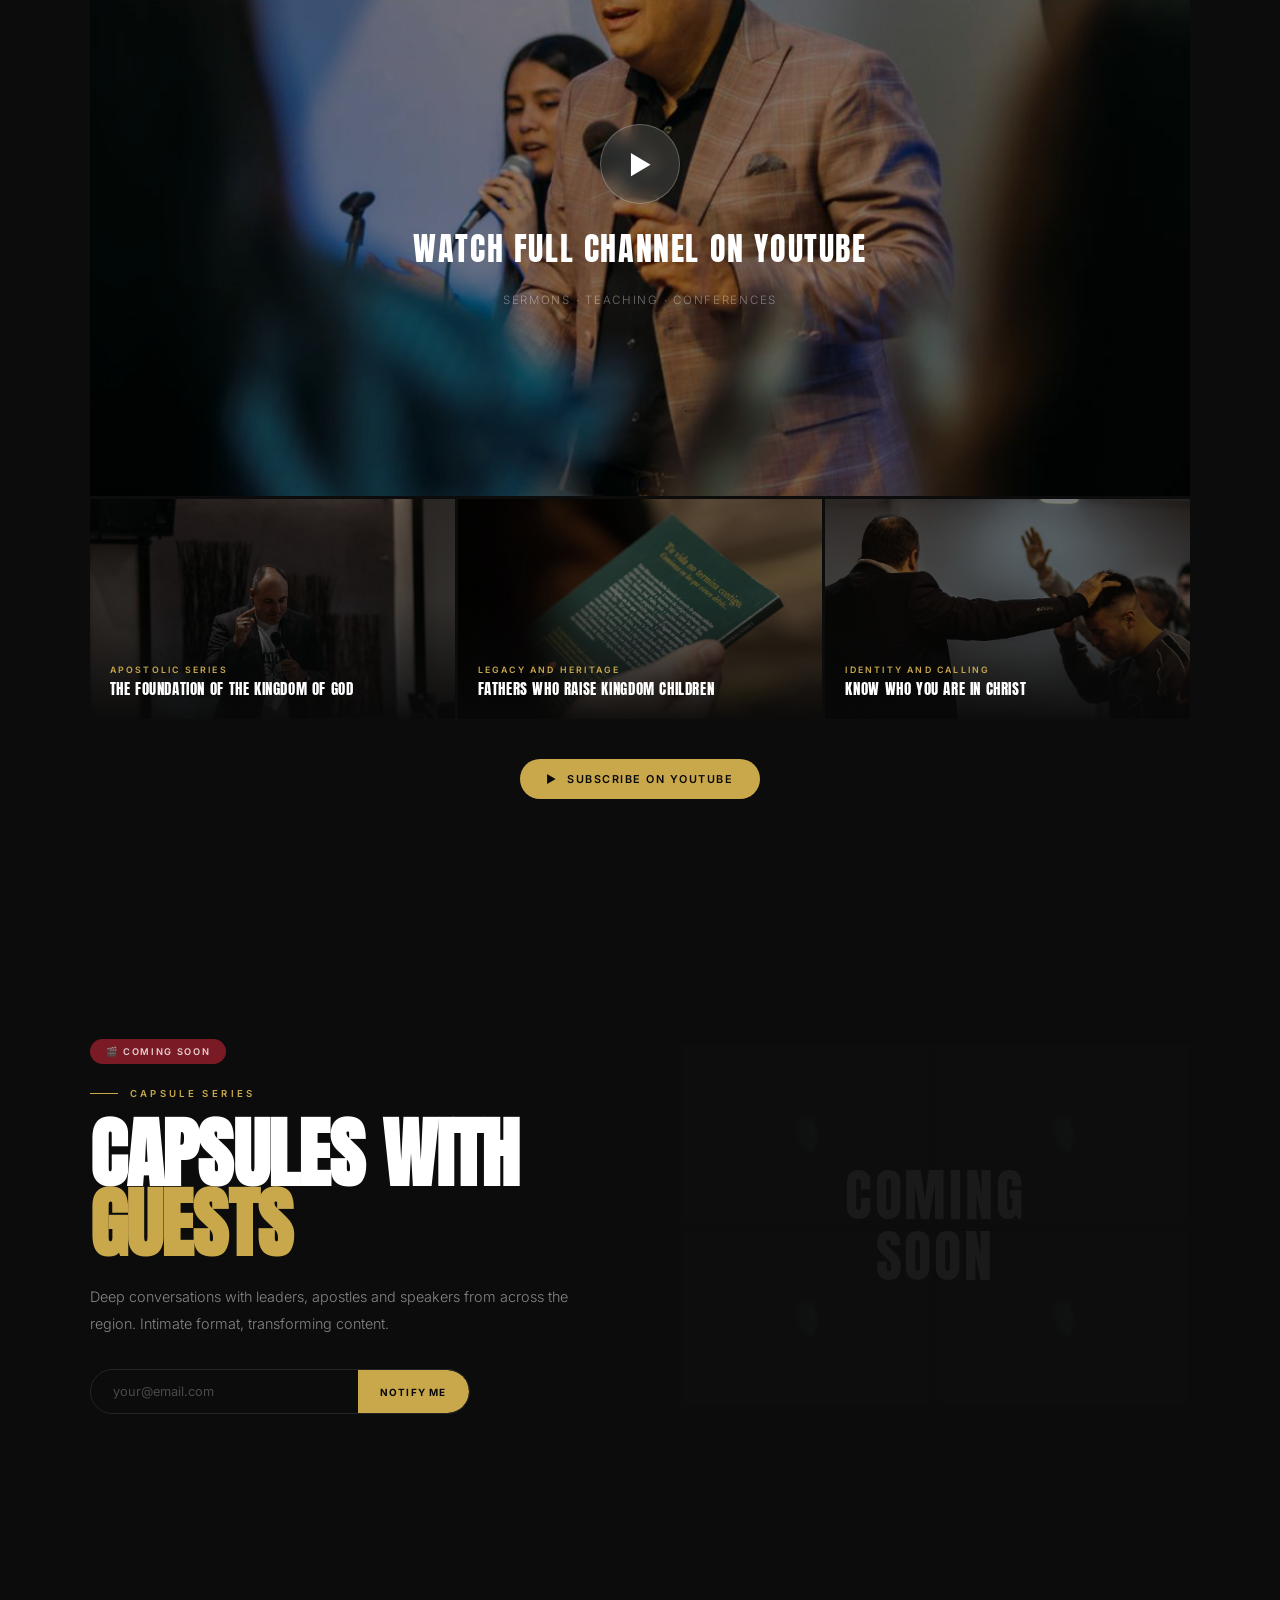
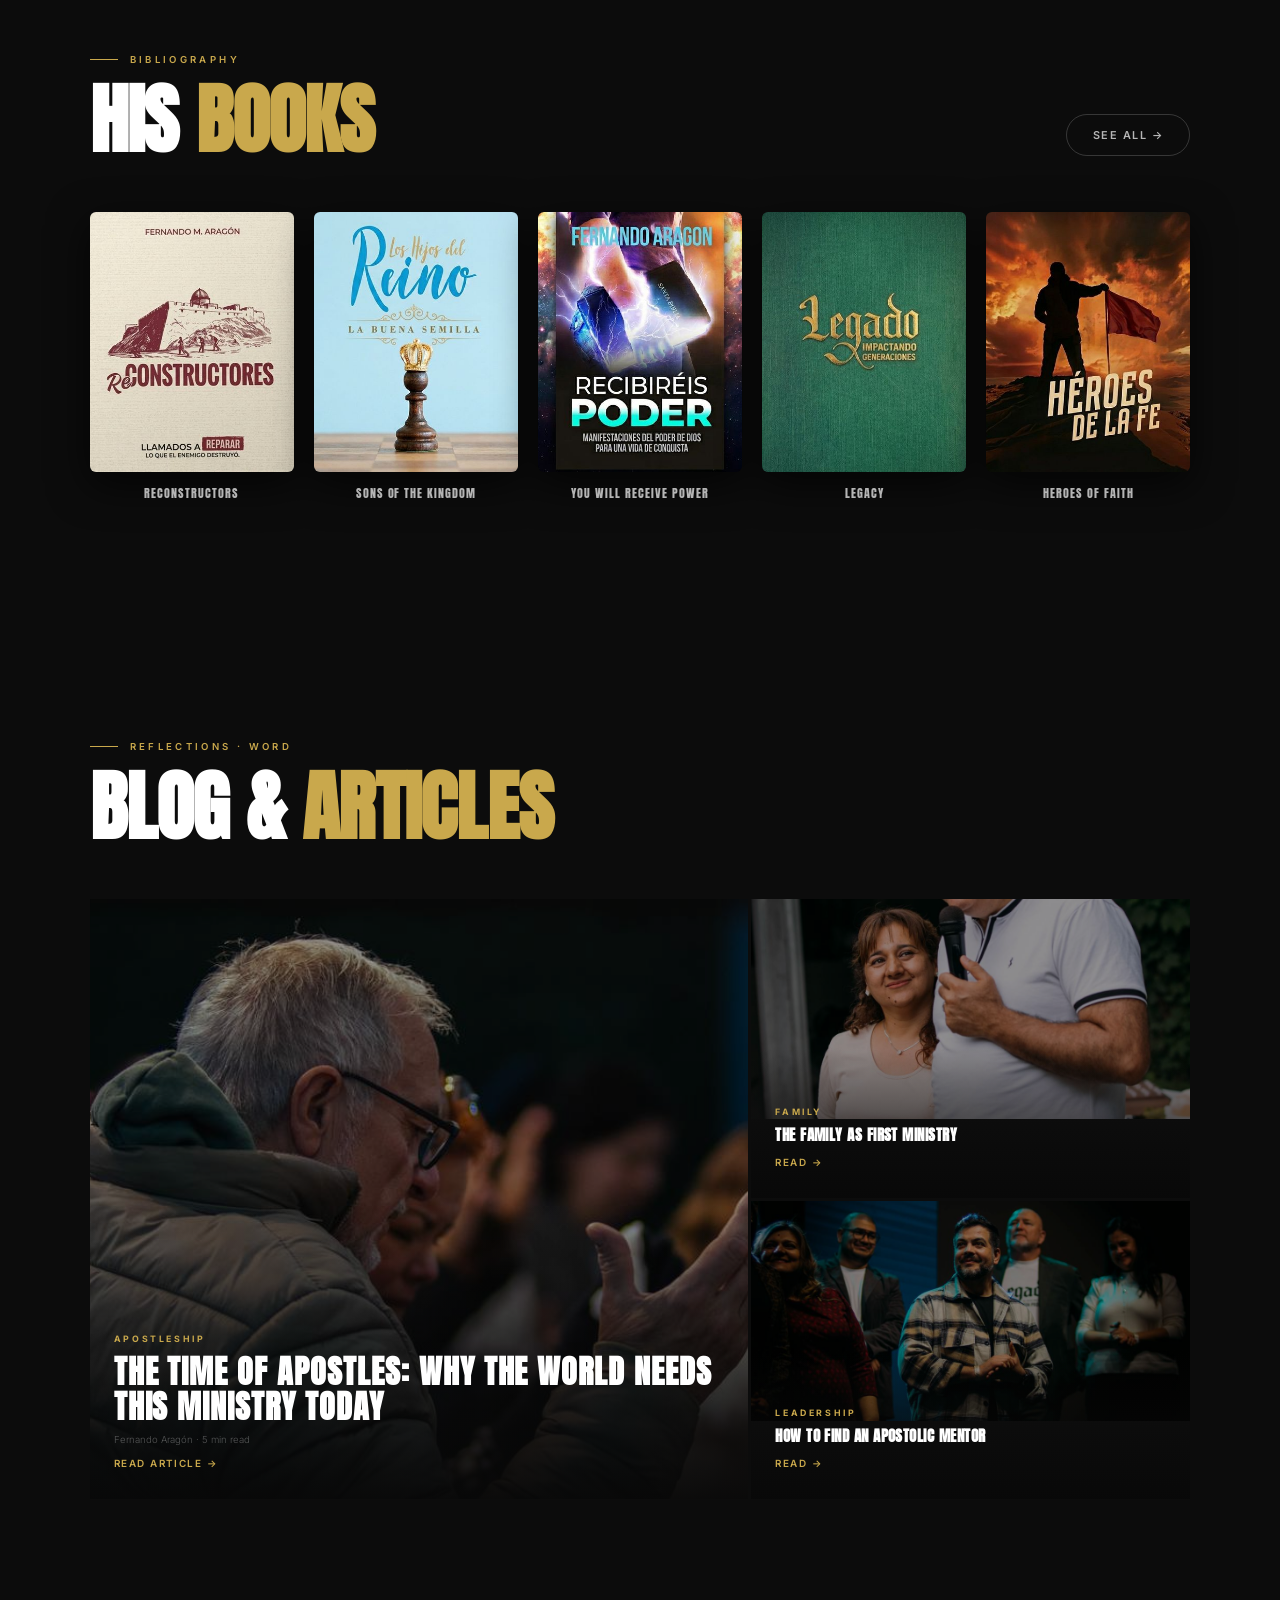
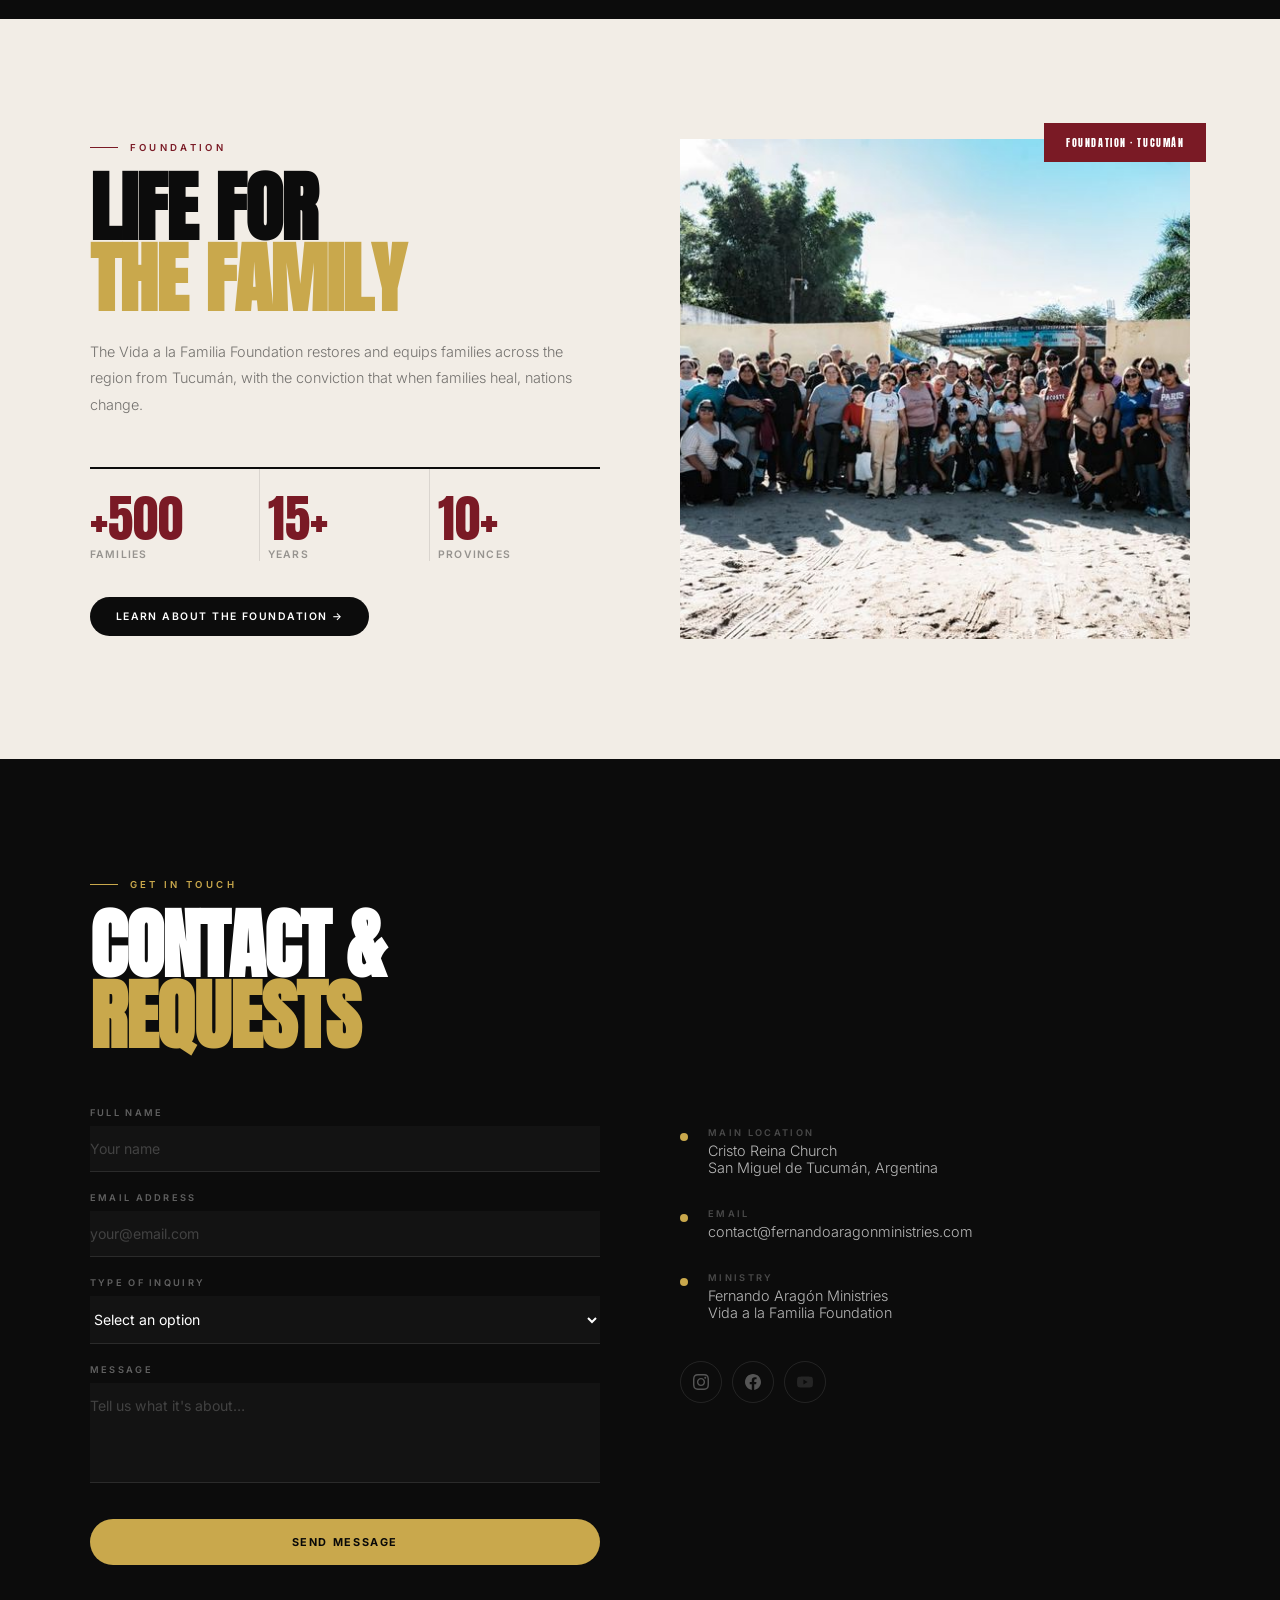
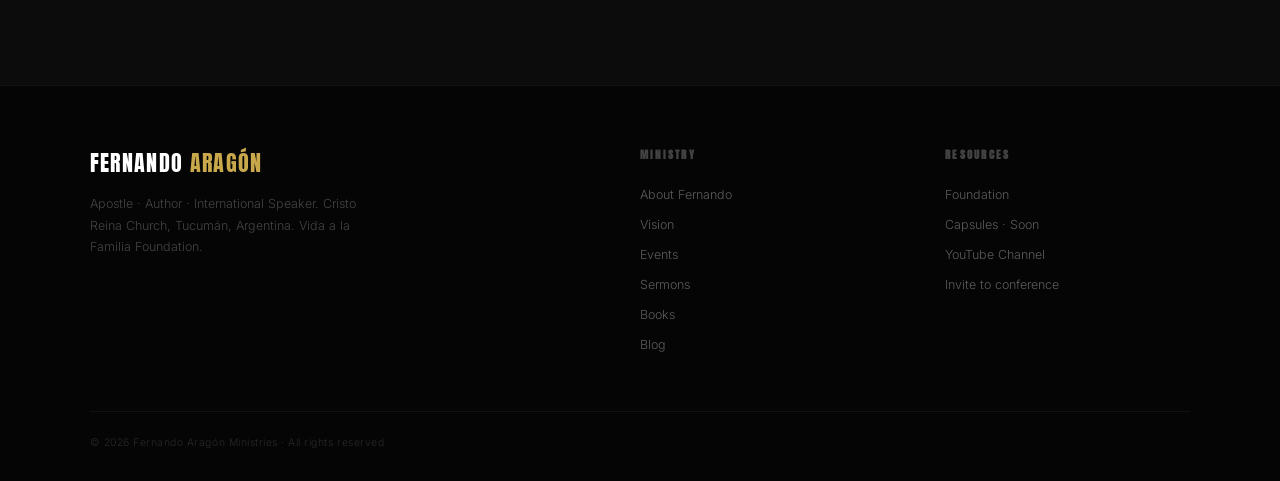
==== commit 2deaa647: "pk" ====
--- a/en/index.html
+++ b/en/index.html
@@ -72,22 +72,20 @@
 .v-pillar:hover .v-num { color:var(--gold); }
 .v-title { font-family:'Anton',sans-serif; font-size:1rem; letter-spacing:0.06em; text-transform:uppercase; margin-bottom:6px; }
 .v-desc { font-size:0.82rem; color:rgba(255,255,255,0.4); line-height:1.6; }
-.vision-img-col { position:sticky; top:120px; }
+.vision-img-col { position:sticky; top:120px; margin-right:-7vw; }
 .vision-img-wrap { position:relative; overflow:hidden; }
 .vision-img-wrap img {
   width:100%; height:520px; object-fit:cover; display:block;
-  filter:brightness(0.85) contrast(1.03);
-  clip-path: polygon(0 0, 100% 0, 100% 88%, 88% 100%, 0 100%);
-}
-.vision-img-wrap::before {
-  content: '';
-  position: absolute;
-  inset: 0;
-  border: 2px solid rgba(201,168,76,0.2);
-  clip-path: polygon(0 0, 100% 0, 100% 88%, 88% 100%, 0 100%);
-  pointer-events: none;
-  z-index: 1;
-}
+  filter:brightness(0.88) contrast(1.03);
+}
+.vision-img-wrap { position:relative; overflow:hidden; }
+.vision-img-wrap::after {
+  content:'';
+  position:absolute; left:0; top:0; bottom:0; width:100px;
+  background:linear-gradient(to right, #0c0c0c, transparent);
+  pointer-events:none; z-index:1;
+}
+
 .vision-img-caption { position:absolute; bottom:0; left:0; right:0; padding:32px 28px; background:linear-gradient(to top, rgba(8,8,8,0.9), transparent); }
 .vision-img-caption p { font-family:'Cormorant Garamond',serif; font-style:italic; font-size:1.1rem; color:rgba(255,255,255,0.6); }
 
@@ -111,9 +109,16 @@
 #ministerios { background:#0c0c0c; }
 .min-grid { display:grid; grid-template-columns:repeat(4,1fr); gap:3px; margin-top:64px; }
 .min-card { position:relative; height:520px; overflow:hidden; cursor:pointer; text-decoration:none; display:block; }
-.min-card img { width:100%; height:100%; object-fit:cover; transition:transform 1s var(--ease); filter:brightness(0.72) contrast(1.05) grayscale(0%); }
-.min-card:hover img { transform:scale(1.06); filter:brightness(0.92) contrast(1.02) grayscale(0%); }
-.min-grad { position:absolute; inset:0; background:linear-gradient(to top, rgba(8,8,8,1) 0%, rgba(8,8,8,0.3) 55%, transparent 100%); }
+.min-card img {
+  width:100%; height:100%; object-fit:cover;
+  transition:transform 1s var(--ease);
+  filter:brightness(0.78) contrast(1.05) grayscale(0%);
+}
+.min-card:hover img {
+  transform:scale(1.06);
+  filter:brightness(0.95) contrast(1.02) grayscale(0%);
+}
+.min-grad { position:absolute; inset:0; background:linear-gradient(to top, rgba(8,8,8,0.95) 0%, rgba(8,8,8,0.2) 50%, transparent 100%); }
 .min-content { position:absolute; bottom:0; left:0; right:0; padding:32px 28px; }
 .min-tag { font-size:0.55rem; font-weight:600; letter-spacing:0.25em; text-transform:uppercase; color:var(--gold); margin-bottom:10px; }
 .min-title { font-family:'Anton',sans-serif; font-size:1.5rem; letter-spacing:0.05em; text-transform:uppercase; line-height:1; color:#fff !important; }
@@ -236,17 +241,24 @@
   .min-grid{grid-template-columns:1fr;} .predicas-grid{grid-template-columns:1fr;}
   .books-showcase-grid{grid-template-columns:1fr 1fr;} .fund-stats-row{grid-template-columns:1fr 1fr;}
 }
+
+
+
+
 .nav-lang {
-  display: flex; gap: 2px; align-items: center; flex-shrink: 0;
+  display: flex; align-items: center; gap: 0;
+  margin-left: 4px; flex-shrink: 0;
+  border-left: 1px solid rgba(255,255,255,0.12);
+  padding-left: 12px;
 }
 .lang-opt {
-  font-size: 0.6rem; font-weight: 700; letter-spacing: 0.15em; text-transform: uppercase;
-  color: rgba(255,255,255,0.35); text-decoration: none;
-  padding: 6px 10px; border-radius: 100px; transition: all 0.3s; cursor: pointer;
-  background: none; border: none;
-}
-.lang-opt.active { color: var(--gold); background: rgba(201,168,76,0.12); }
-.lang-opt:hover { color: var(--gold); }
+  font-size: 0.6rem; font-weight: 700; letter-spacing: 0.18em;
+  text-transform: uppercase; color: rgba(255,255,255,0.3);
+  text-decoration: none; padding: 5px 8px; border-radius: 100px;
+  transition: all 0.25s; cursor: pointer; background: none; border: none;
+}
+.lang-opt.active { color: var(--gold); background: rgba(201,168,76,0.1); }
+.lang-opt:hover:not(.active) { color: rgba(255,255,255,0.7); }
 </style>
 </head>
 <body>
@@ -347,7 +359,7 @@
 <section id="sobre">
   <div class="sobre-media">
     <img class="sobre-media-main" src="../images/fernando_sobre.jpg" alt="Fernando Aragón">
-    <div class="sobre-media-badge">Cristo Reina Church · Tucumán</div>
+    <div class="sobre-media-badge">Congreso El Legado 2025 · Tucumán</div>
   </div>
   <div class="sobre-content">
     <div class="eyebrow reveal">Who is Fernando</div>
@@ -407,7 +419,7 @@
     <a href="#contacto" class="btn-pill outline">Invite to your city →</a>
   </div>
   <div class="events-list reveal">
-    <div class="event-row"><div class="event-date"><small>July</small>12–14</div><div class="event-name">Apostolic Congress NOA</div><div class="event-place"><span class="event-place-dot"></span>Cristo Reina Church · Tucumán</div><div class="event-arr">→</div></div>
+    <div class="event-row"><div class="event-date"><small>July</small>12–14</div><div class="event-name">Apostolic Congress NOA</div><div class="event-place"><span class="event-place-dot"></span>Congreso El Legado 2025 · Tucumán</div><div class="event-arr">→</div></div>
     <div class="event-row"><div class="event-date"><small>August</small>02–03</div><div class="event-name">Men's Gathering — Identity and Legacy</div><div class="event-place"><span class="event-place-dot"></span>Buenos Aires</div><div class="event-arr">→</div></div>
     <div class="event-row"><div class="event-date"><small>August</small>22–24</div><div class="event-name">Leaders Conference — Impact Generation</div><div class="event-place"><span class="event-place-dot"></span>Córdoba, Argentina</div><div class="event-arr">→</div></div>
     <div class="event-row"><div class="event-date"><small>Sept.</small>TBC</div><div class="event-name">International Pastors Conference</div><div class="event-place"><span class="event-place-dot"></span>International · To be confirmed</div><div class="event-arr">→</div></div>
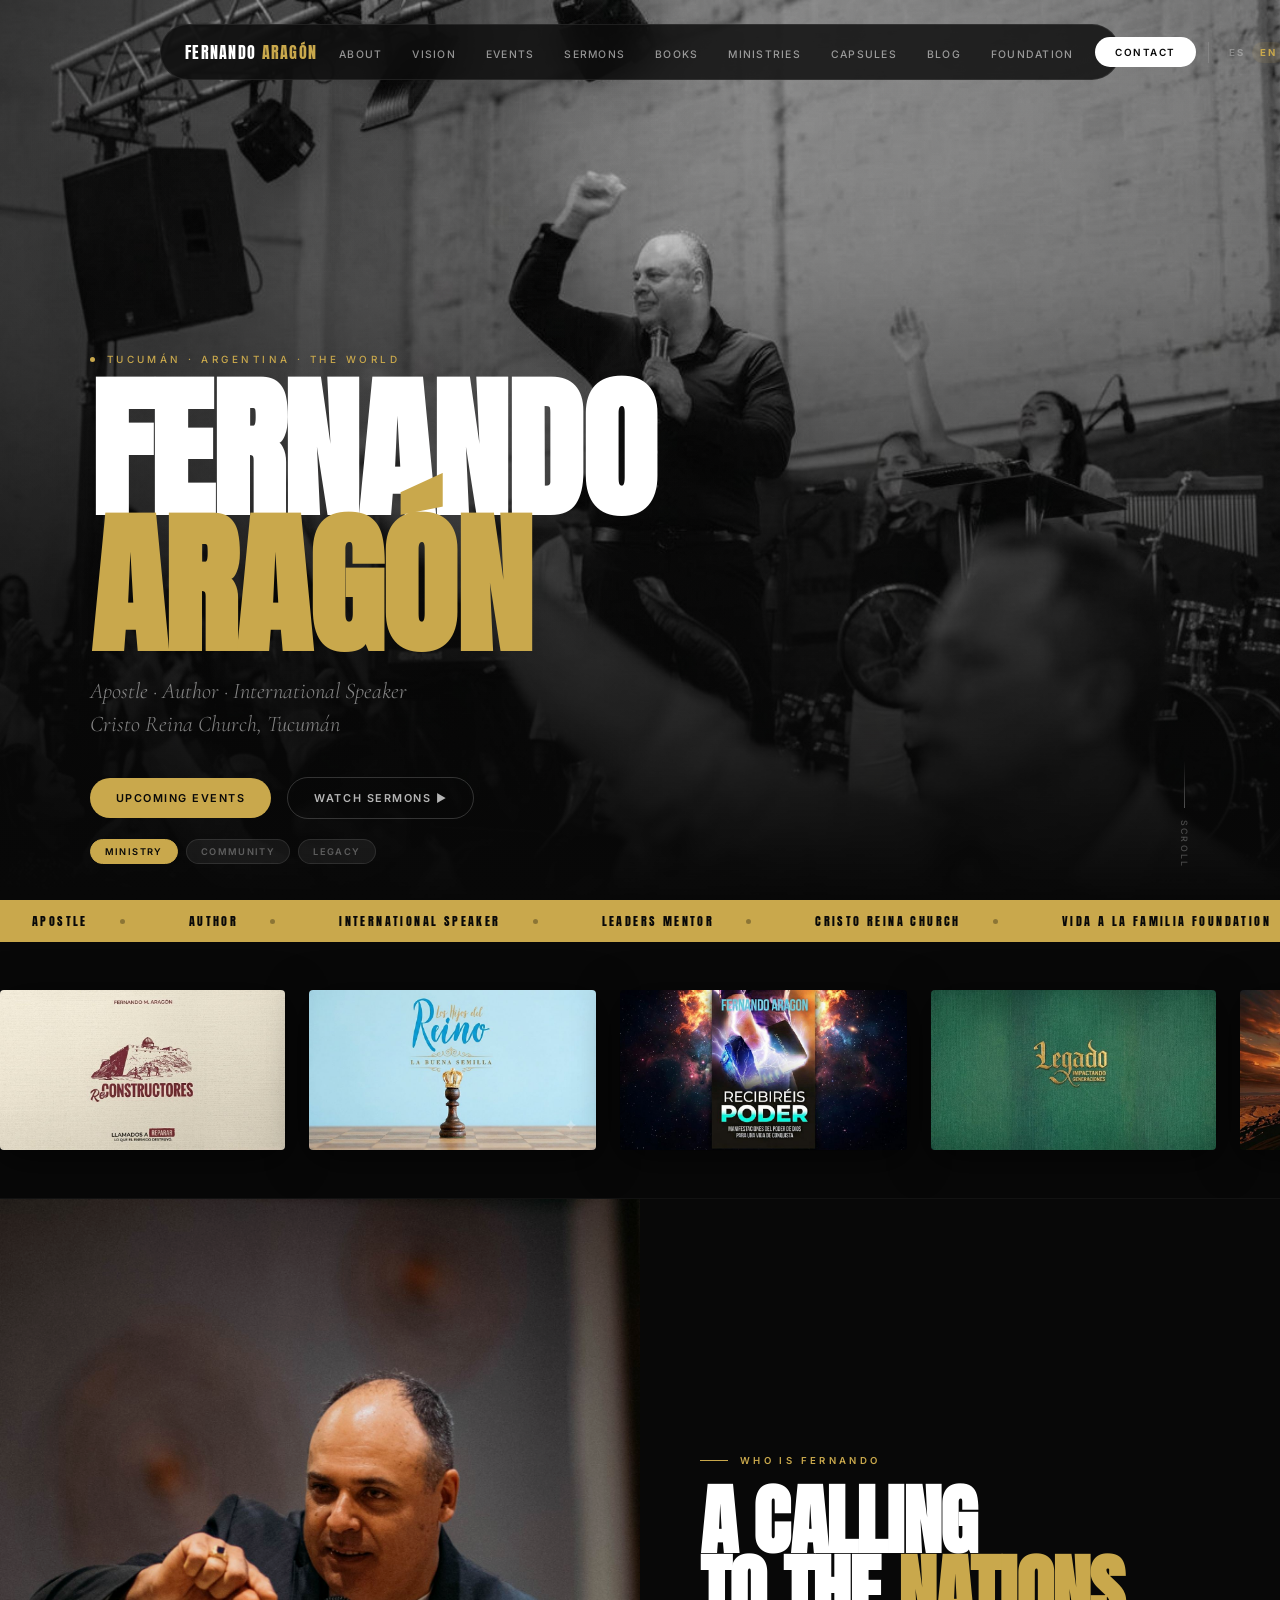
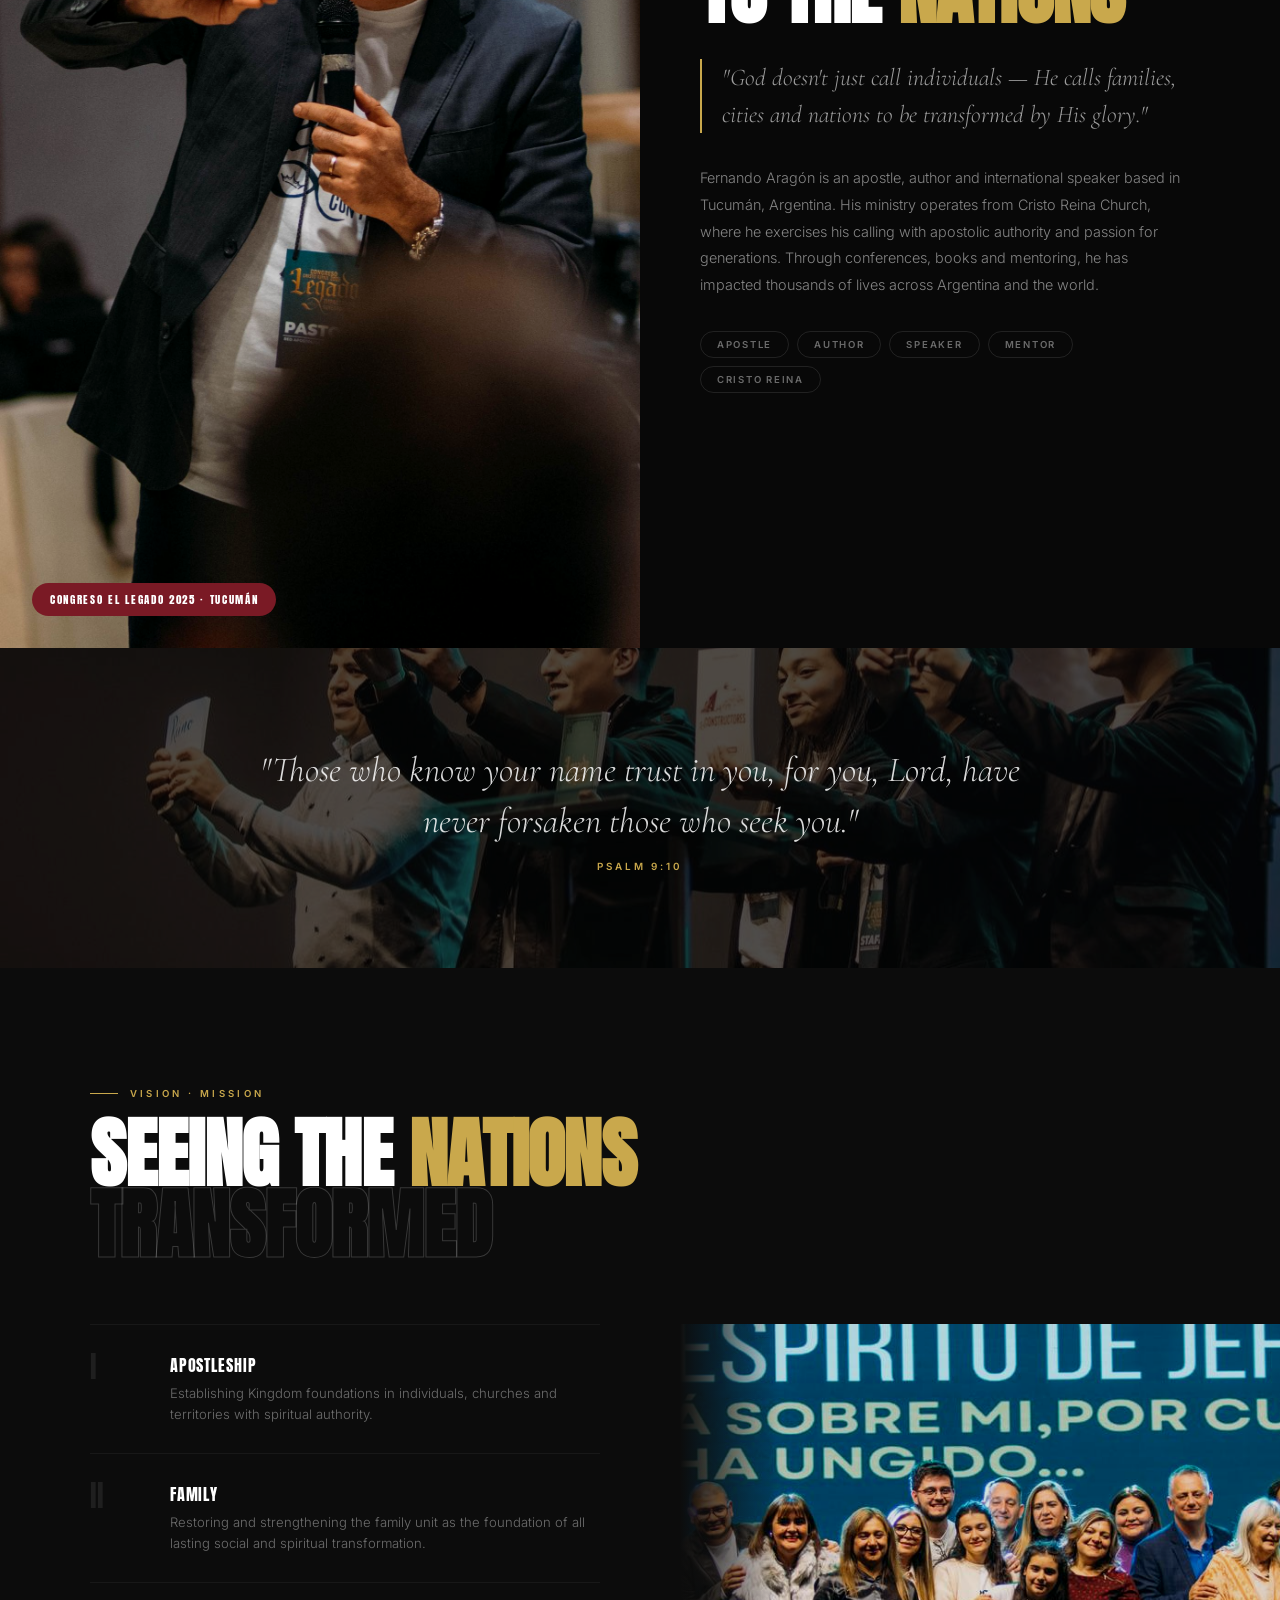
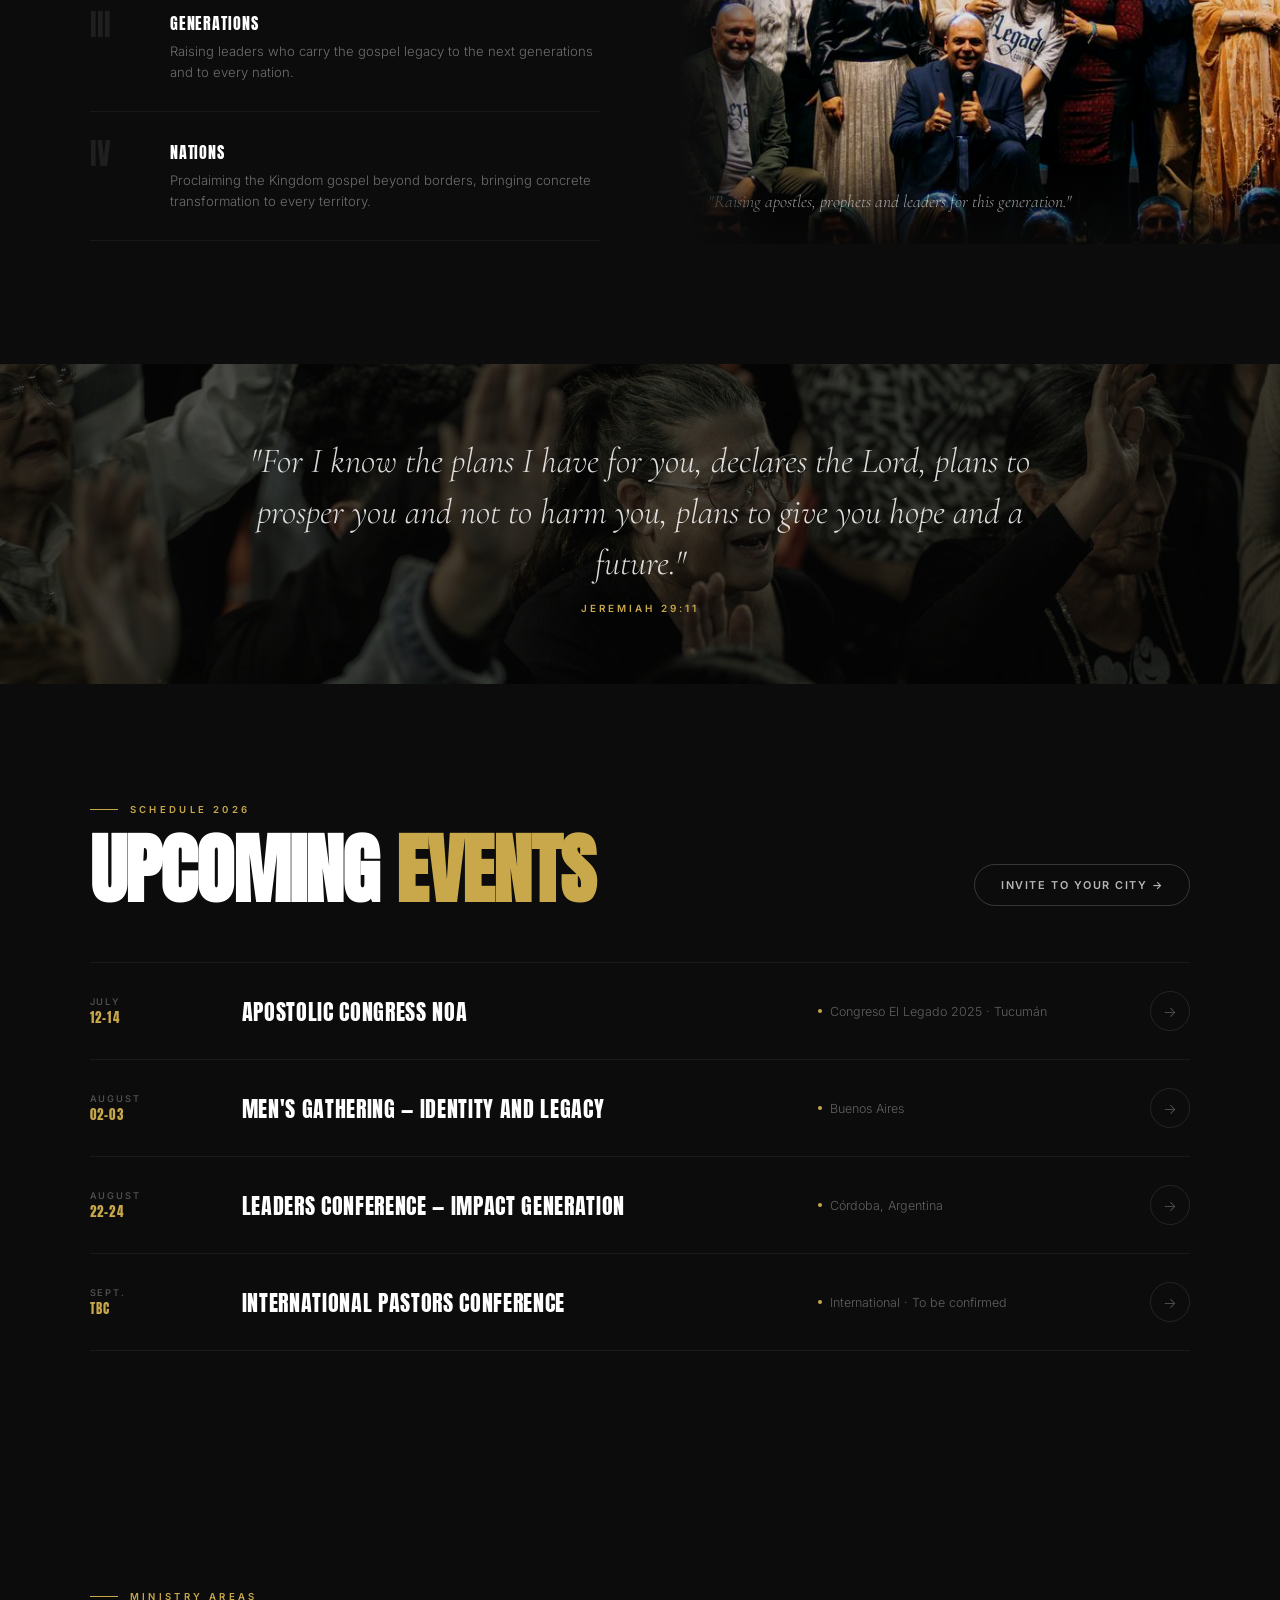
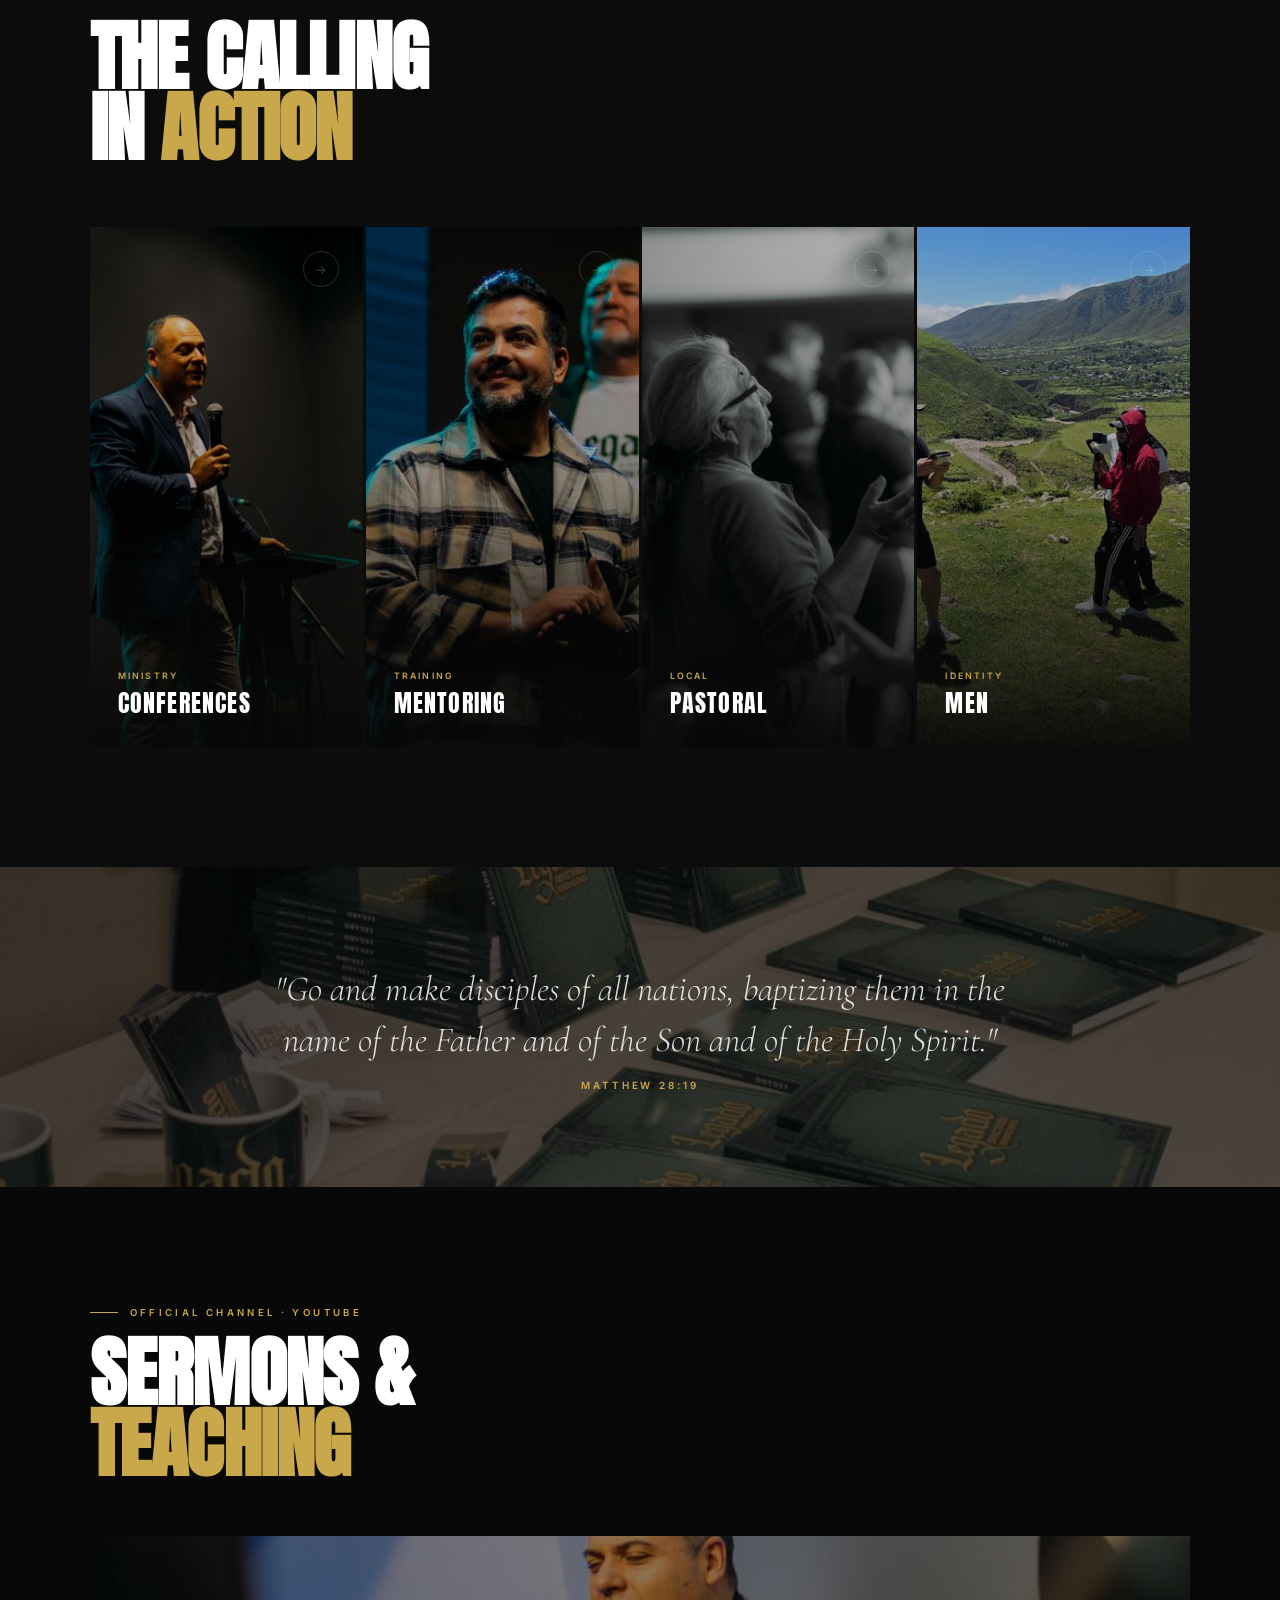
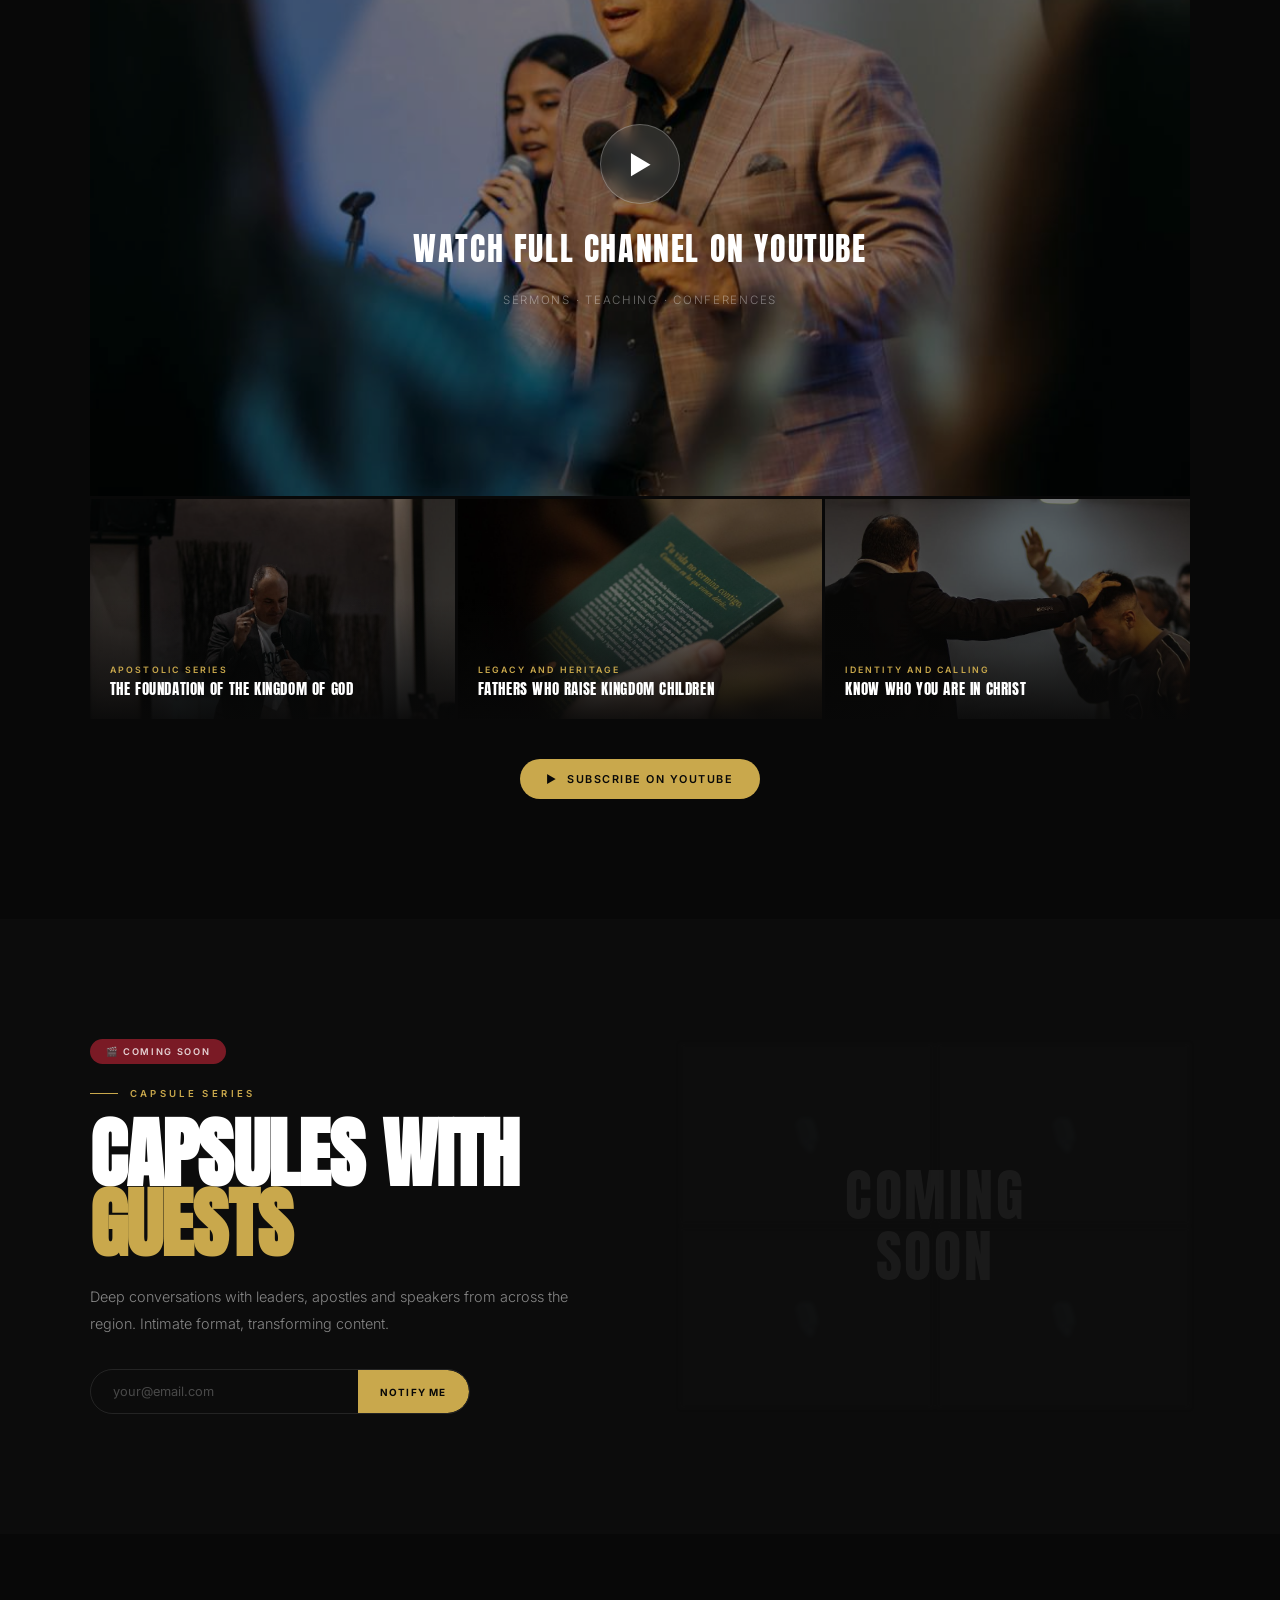
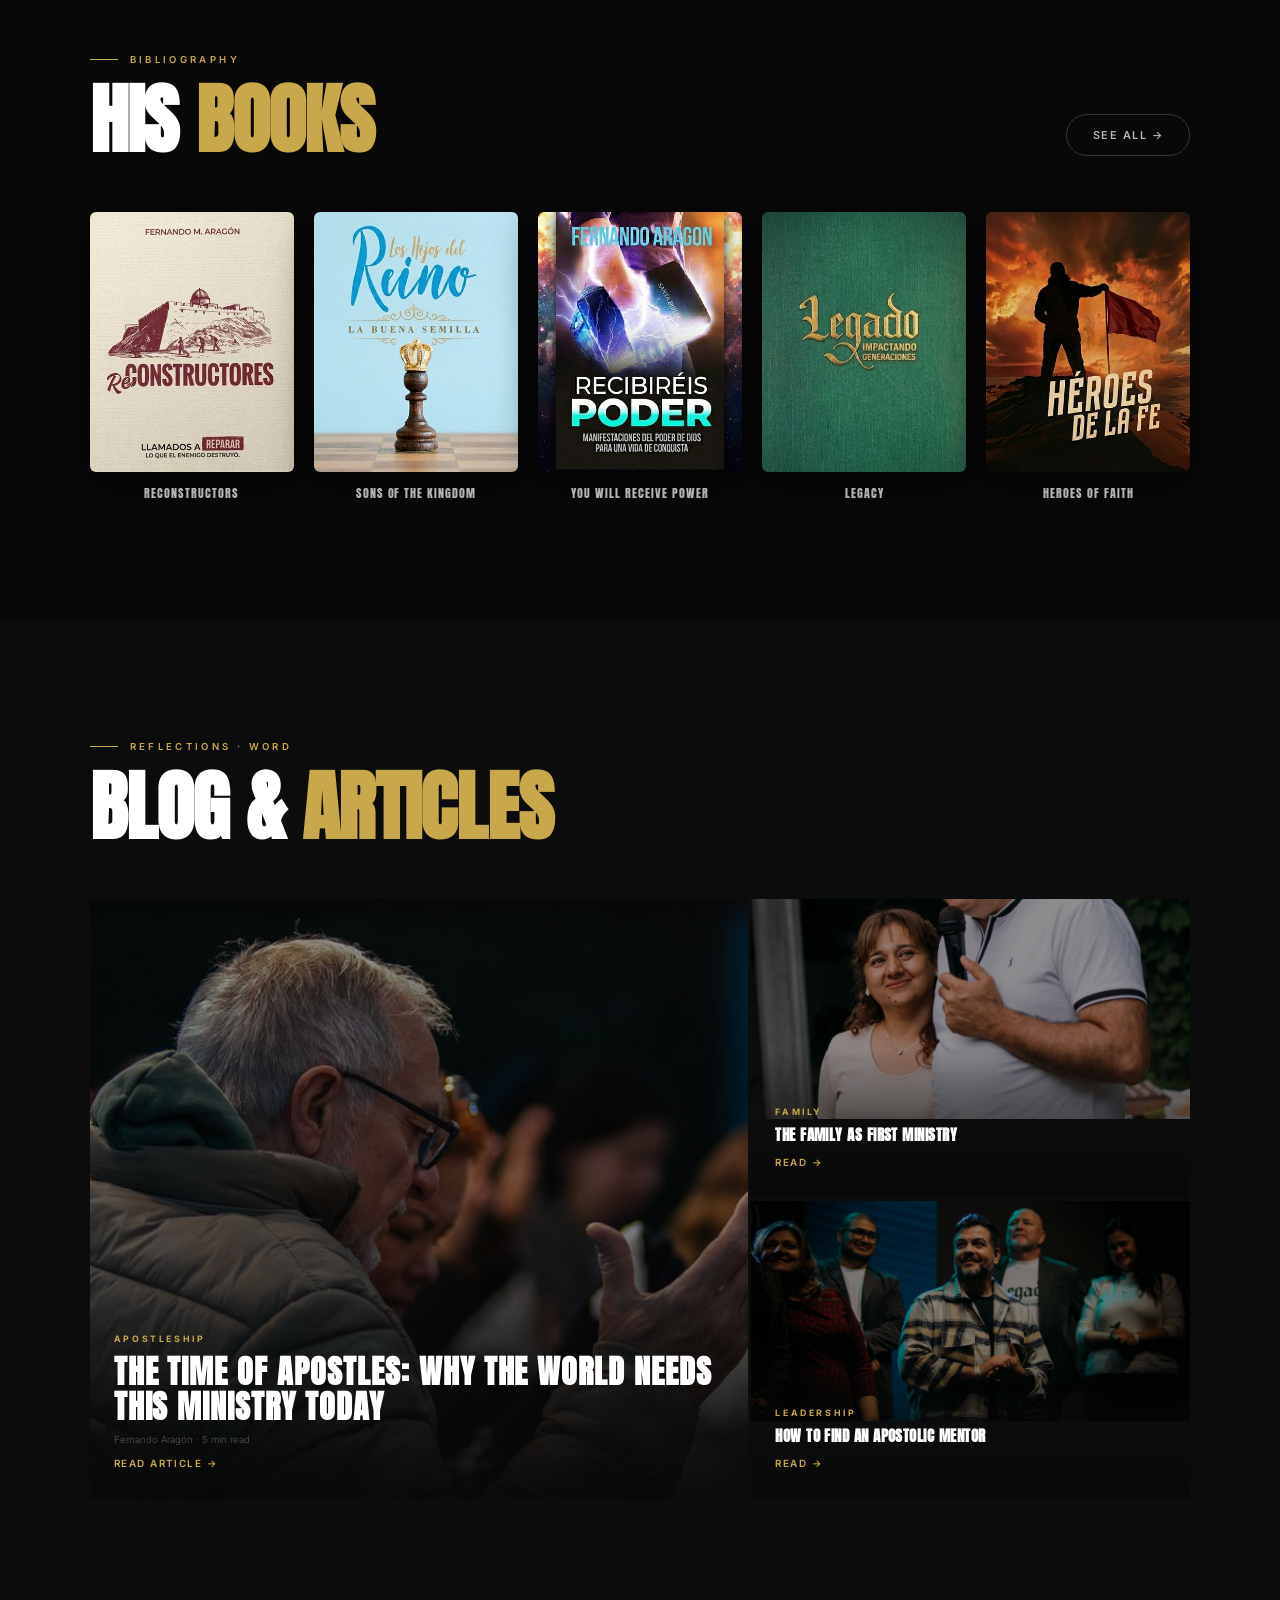
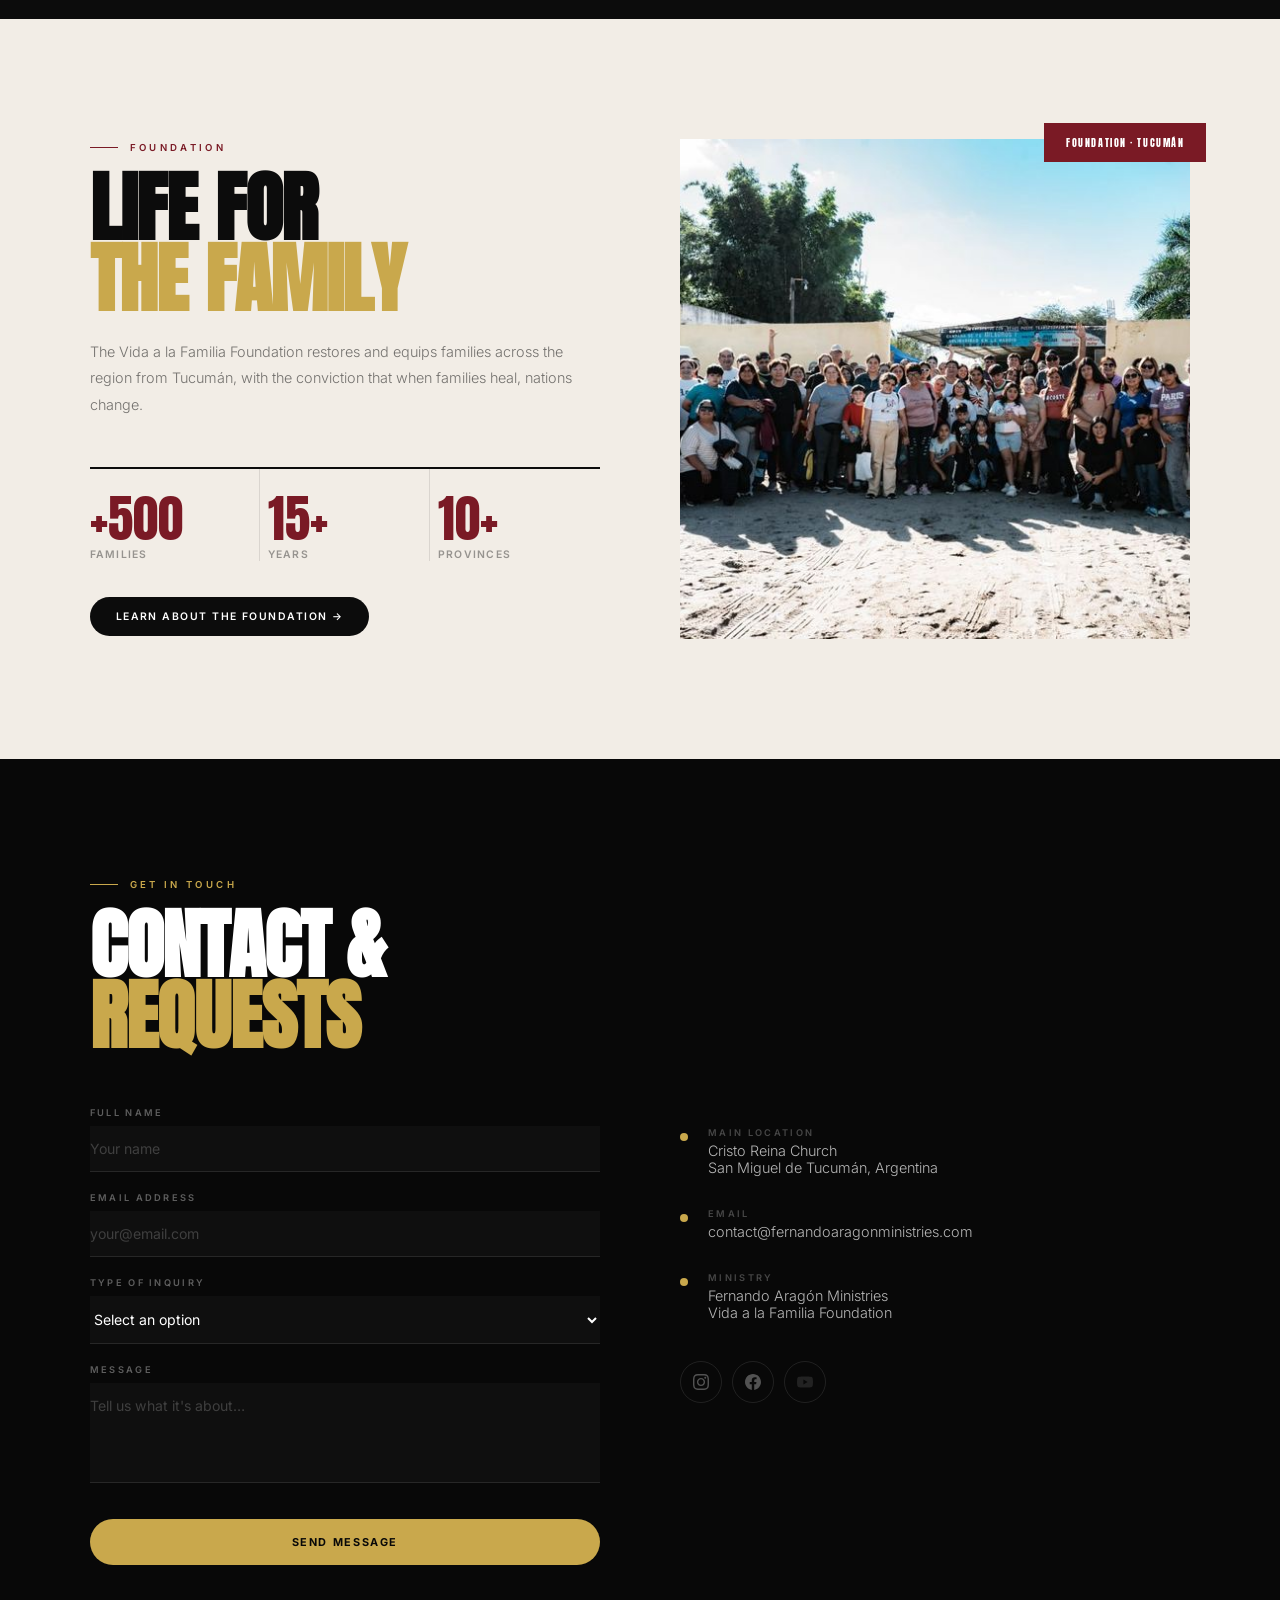
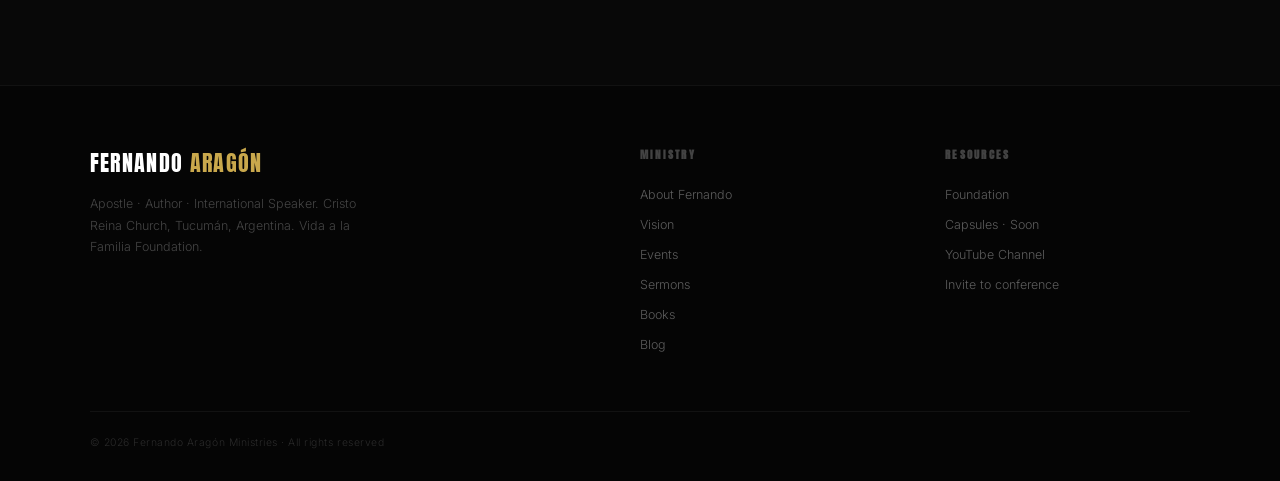
==== commit 2d2e9dde: "ok" ====
--- a/en/index.html
+++ b/en/index.html
@@ -53,7 +53,7 @@
 
 #sobre { background:var(--black); display:grid; grid-template-columns:1fr 1fr; gap:0; min-height:80vh; padding:0; }
 .sobre-media { position:relative; overflow:hidden; min-height:600px; }
-.sobre-media-main { width:100%; height:100%; object-fit:cover; object-position:center top; display:block; filter:brightness(0.85) contrast(1.05); transition:transform 1.2s var(--ease); }
+.sobre-media-main { width:100%; height:100%; object-fit:cover; object-position:center top; display:block; filter:brightness(0.92) contrast(1.03); transition:transform 1.2s var(--ease); }
 #sobre:hover .sobre-media-main { transform:scale(1.03); }
 .sobre-media-badge { position:absolute; bottom:32px; left:32px; background:var(--red); color:#fff; font-family:'Anton',sans-serif; font-size:0.7rem; letter-spacing:0.15em; text-transform:uppercase; padding:8px 18px; border-radius:100px; }
 .sobre-content { padding:80px 7vw 80px 60px; display:flex; flex-direction:column; justify-content:center; }
@@ -385,7 +385,7 @@
   </div>
 </div>
 
-<section id="vision" class="s">
+<section id="vision" class="s" style="background:#0c0c0c;">
   <div class="eyebrow reveal">Vision · Mission</div>
   <h2 class="big-title reveal">Seeing the <em>nations</em><br><span class="ghost">transformed</span></h2>
   <div class="vision-grid">
@@ -446,7 +446,7 @@
   </div>
 </div>
 
-<section id="predicas" class="s" style="background:#0c0c0c;">
+<section id="predicas" class="s" style="background:#080808;">
   <div class="eyebrow reveal">Official Channel · YouTube</div>
   <h2 class="big-title reveal">Sermons &amp;<br><em>Teaching</em></h2>
   <div class="yt-hero reveal" onclick="window.open('https://www.youtube.com/@fernandoaragon','_blank')">
@@ -465,7 +465,7 @@
   <div class="yt-cta-row reveal"><a href="https://www.youtube.com/@fernandoaragon" target="_blank" class="btn-pill solid">▶ &nbsp;Subscribe on YouTube</a></div>
 </section>
 
-<section id="capsulas" class="s">
+<section id="capsulas" class="s" style="background:#0c0c0c;">
   <div class="capsulas-inner">
     <div>
       <div class="cap-badge">🎬 Coming Soon</div>
@@ -481,7 +481,7 @@
   </div>
 </section>
 
-<section id="libros-preview" class="s" style="background:#0c0c0c;">
+<section id="libros-preview" class="s" style="background:#080808;">
   <div class="books-showcase-head reveal">
     <div><div class="eyebrow">Bibliography</div><h2 class="big-title">His <em>Books</em></h2></div>
     <a href="books.html" class="btn-pill outline">See all →</a>
@@ -495,7 +495,7 @@
   </div>
 </section>
 
-<section id="blog" class="s">
+<section id="blog" class="s" style="background:#0c0c0c;">
   <div class="eyebrow reveal">Reflections · Word</div>
   <h2 class="big-title reveal">Blog &amp; <em>Articles</em></h2>
   <div class="blog-masonry reveal">
@@ -525,7 +525,7 @@
   </div>
 </section>
 
-<section id="contacto" class="s" style="background:#0c0c0c;">
+<section id="contacto" class="s" style="background:#080808;">
   <div class="eyebrow reveal">Get in touch</div>
   <h2 class="big-title reveal">Contact &amp;<br><em>Requests</em></h2>
   <div class="contact-grid">
--- a/css/style.css
+++ b/css/style.css
@@ -306,12 +306,12 @@
   inset: 0;
   background-size: cover;
   background-position: center;
-  filter: brightness(0.25) grayscale(30%);
+  filter: brightness(0.4) grayscale(20%);
 }
 .verse-banner-overlay {
   position: absolute;
   inset: 0;
-  background: rgba(8,8,8,0.5);
+  background: rgba(8,8,8,0.25);
 }
 .verse-banner-content {
   position: relative;
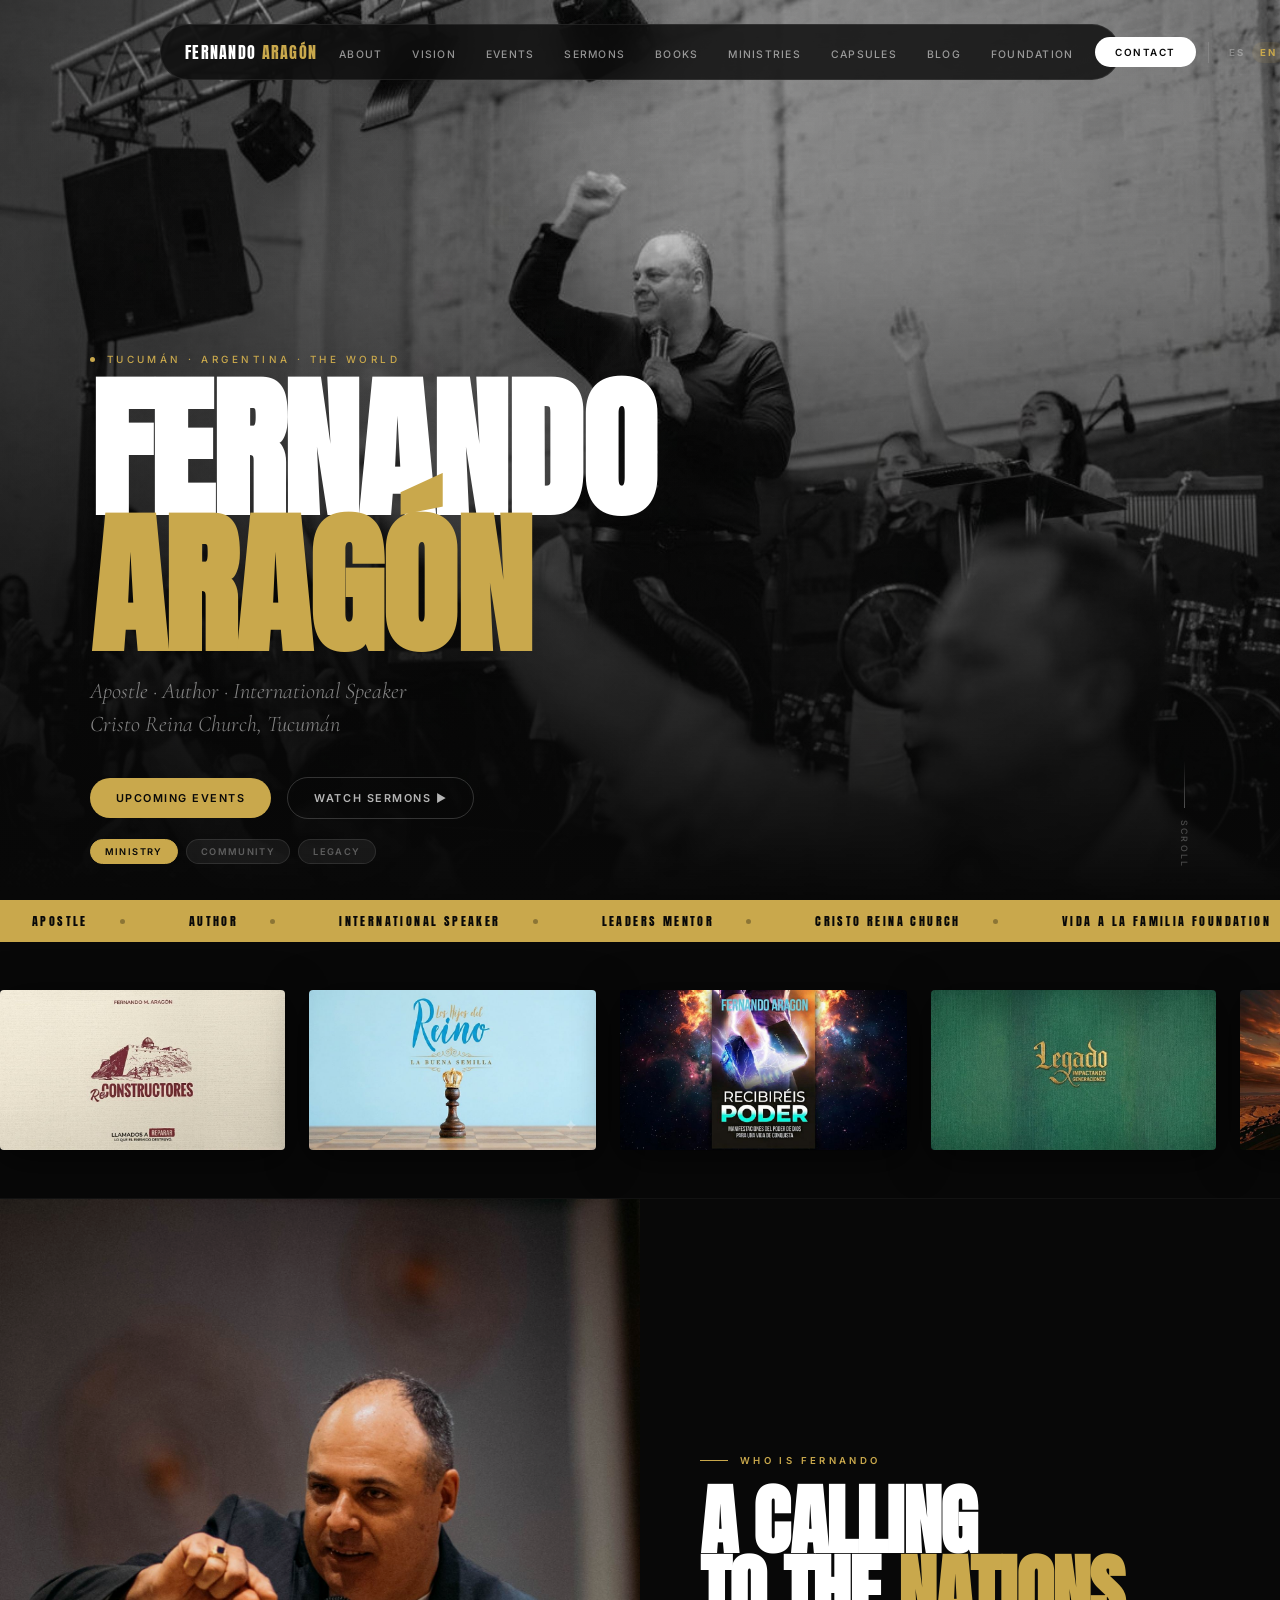
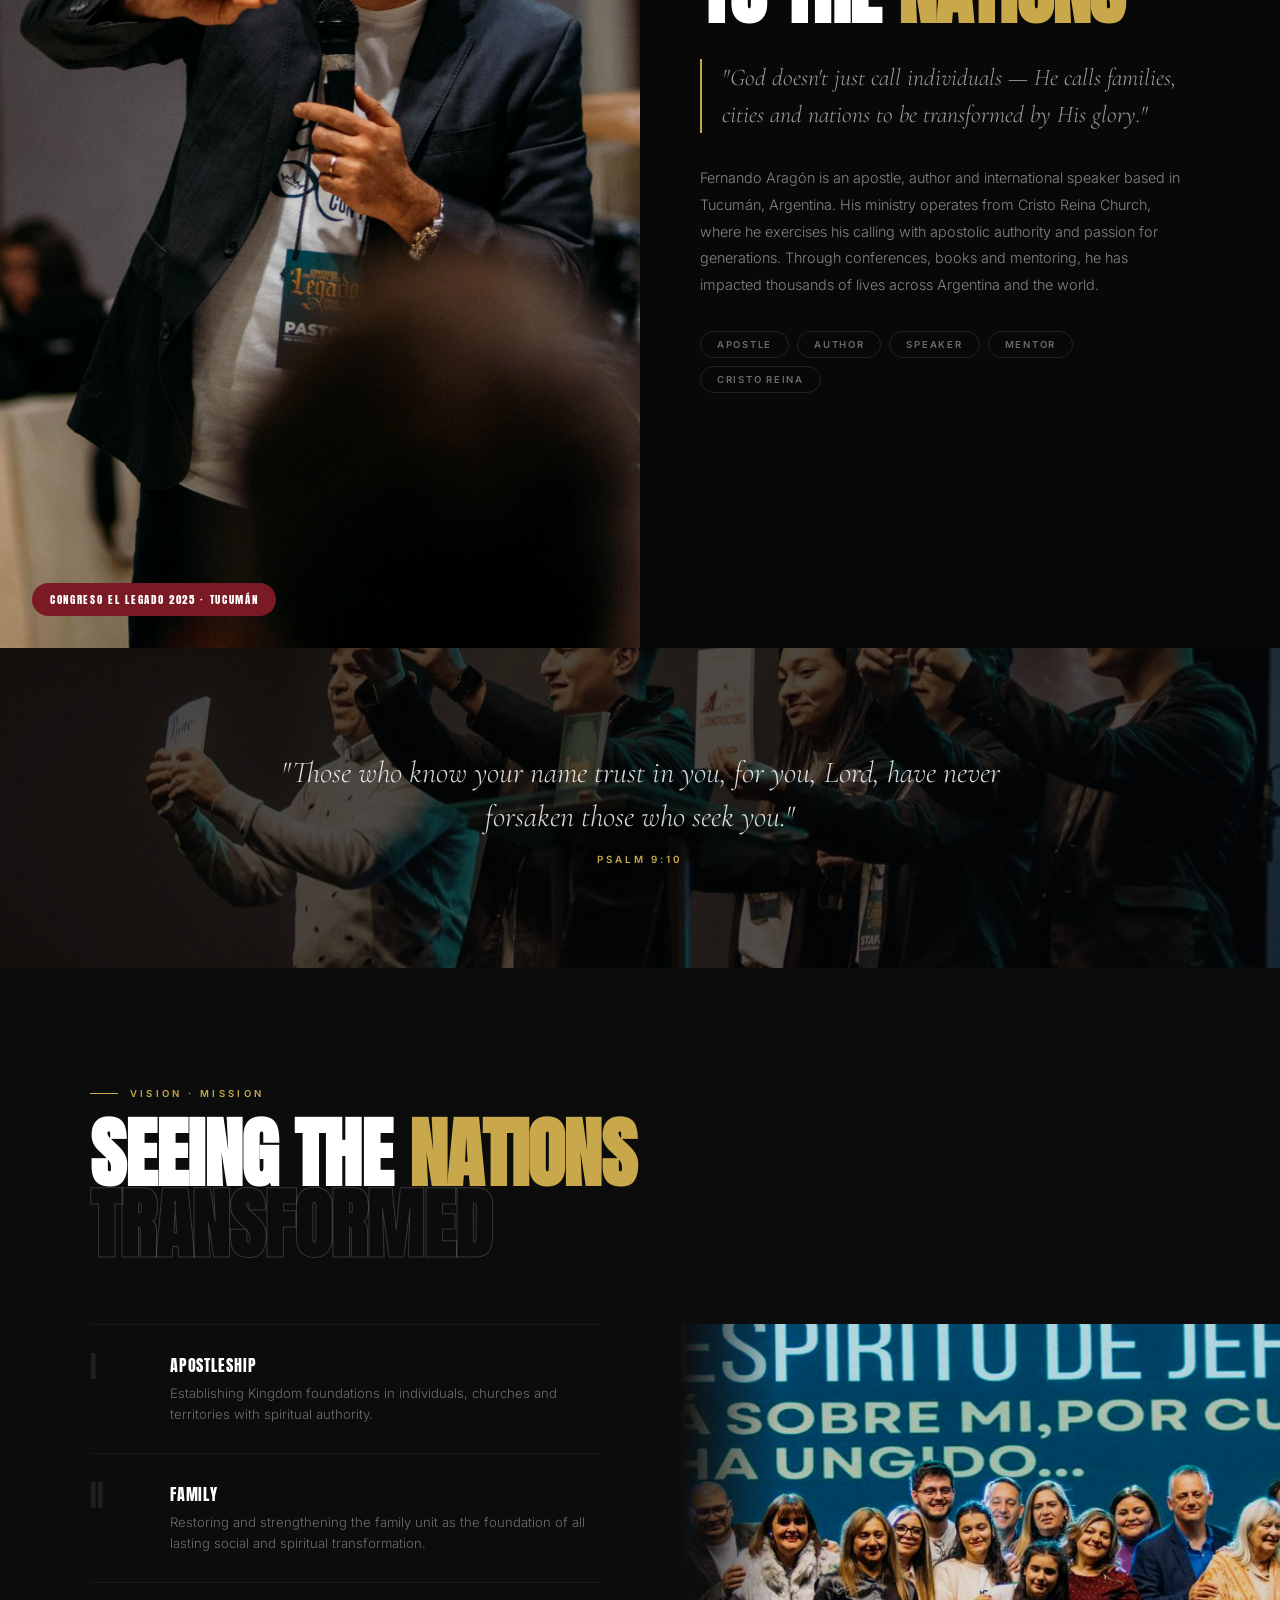
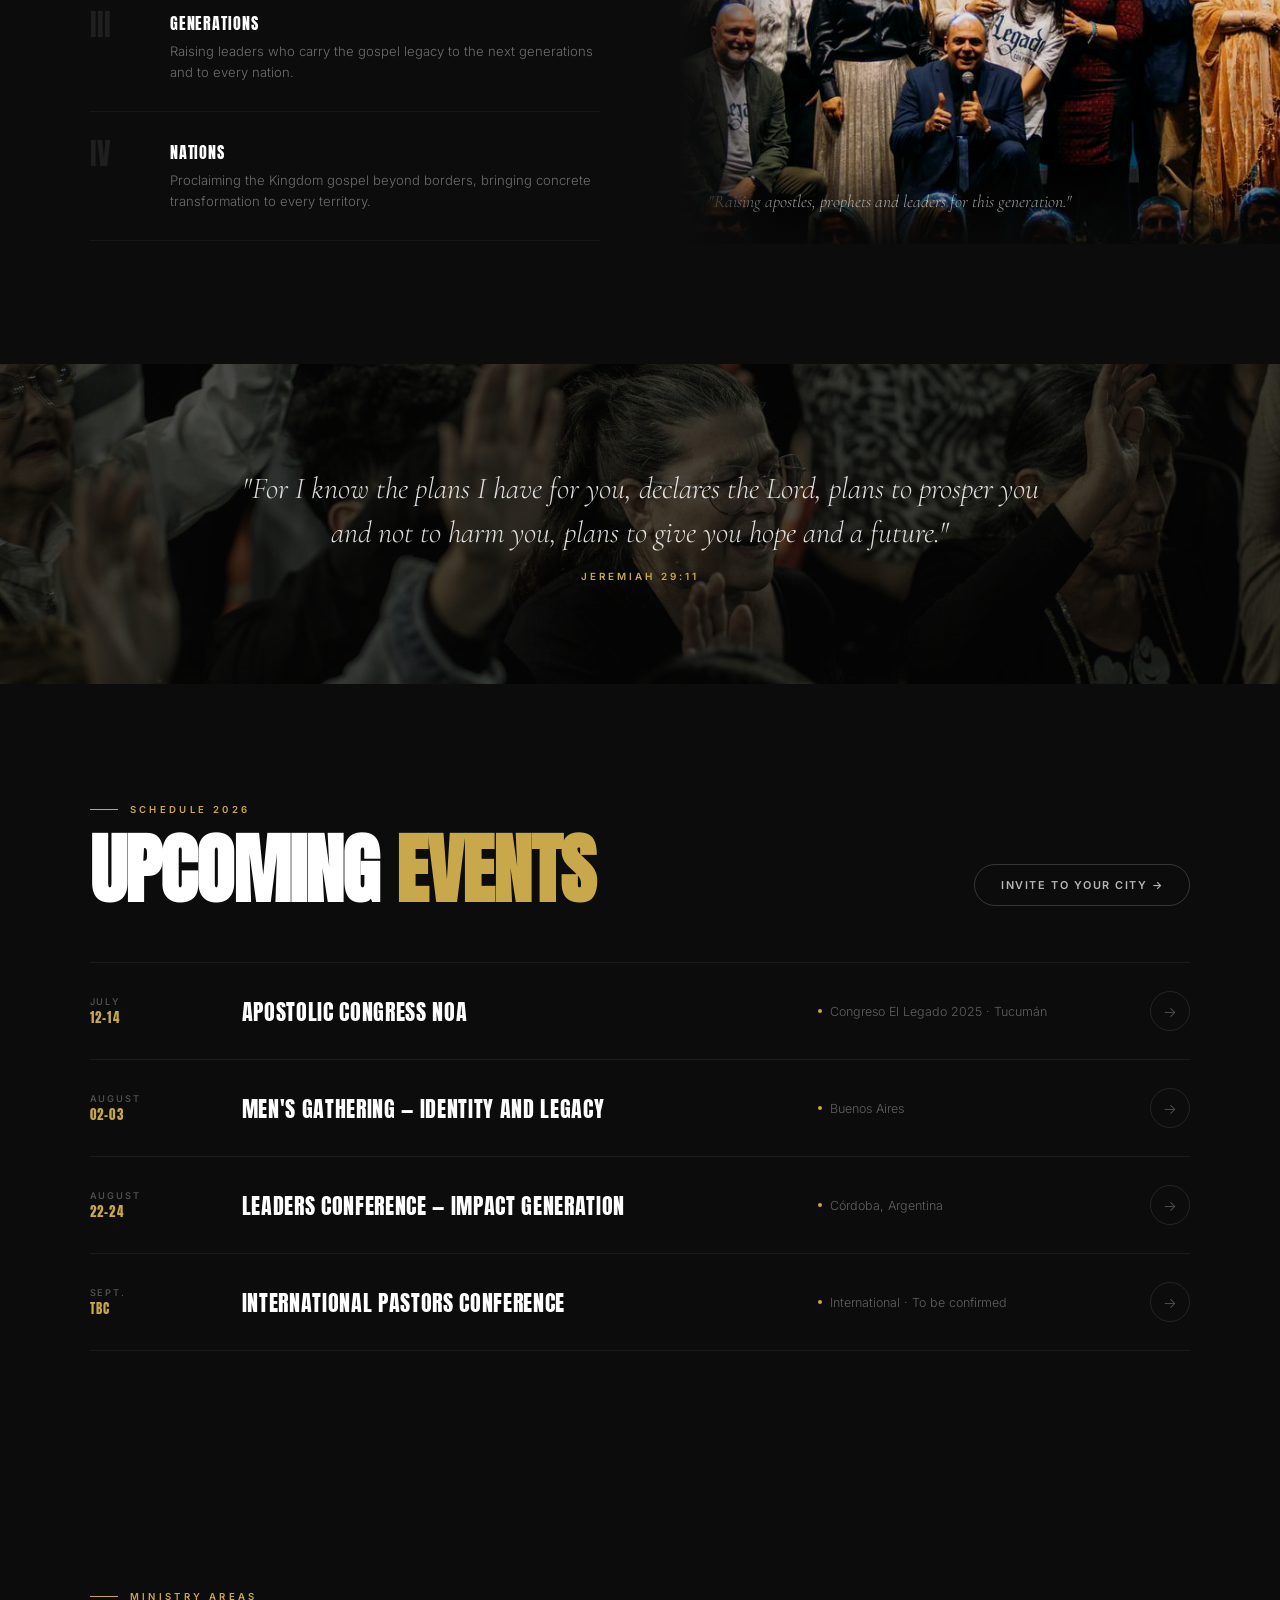
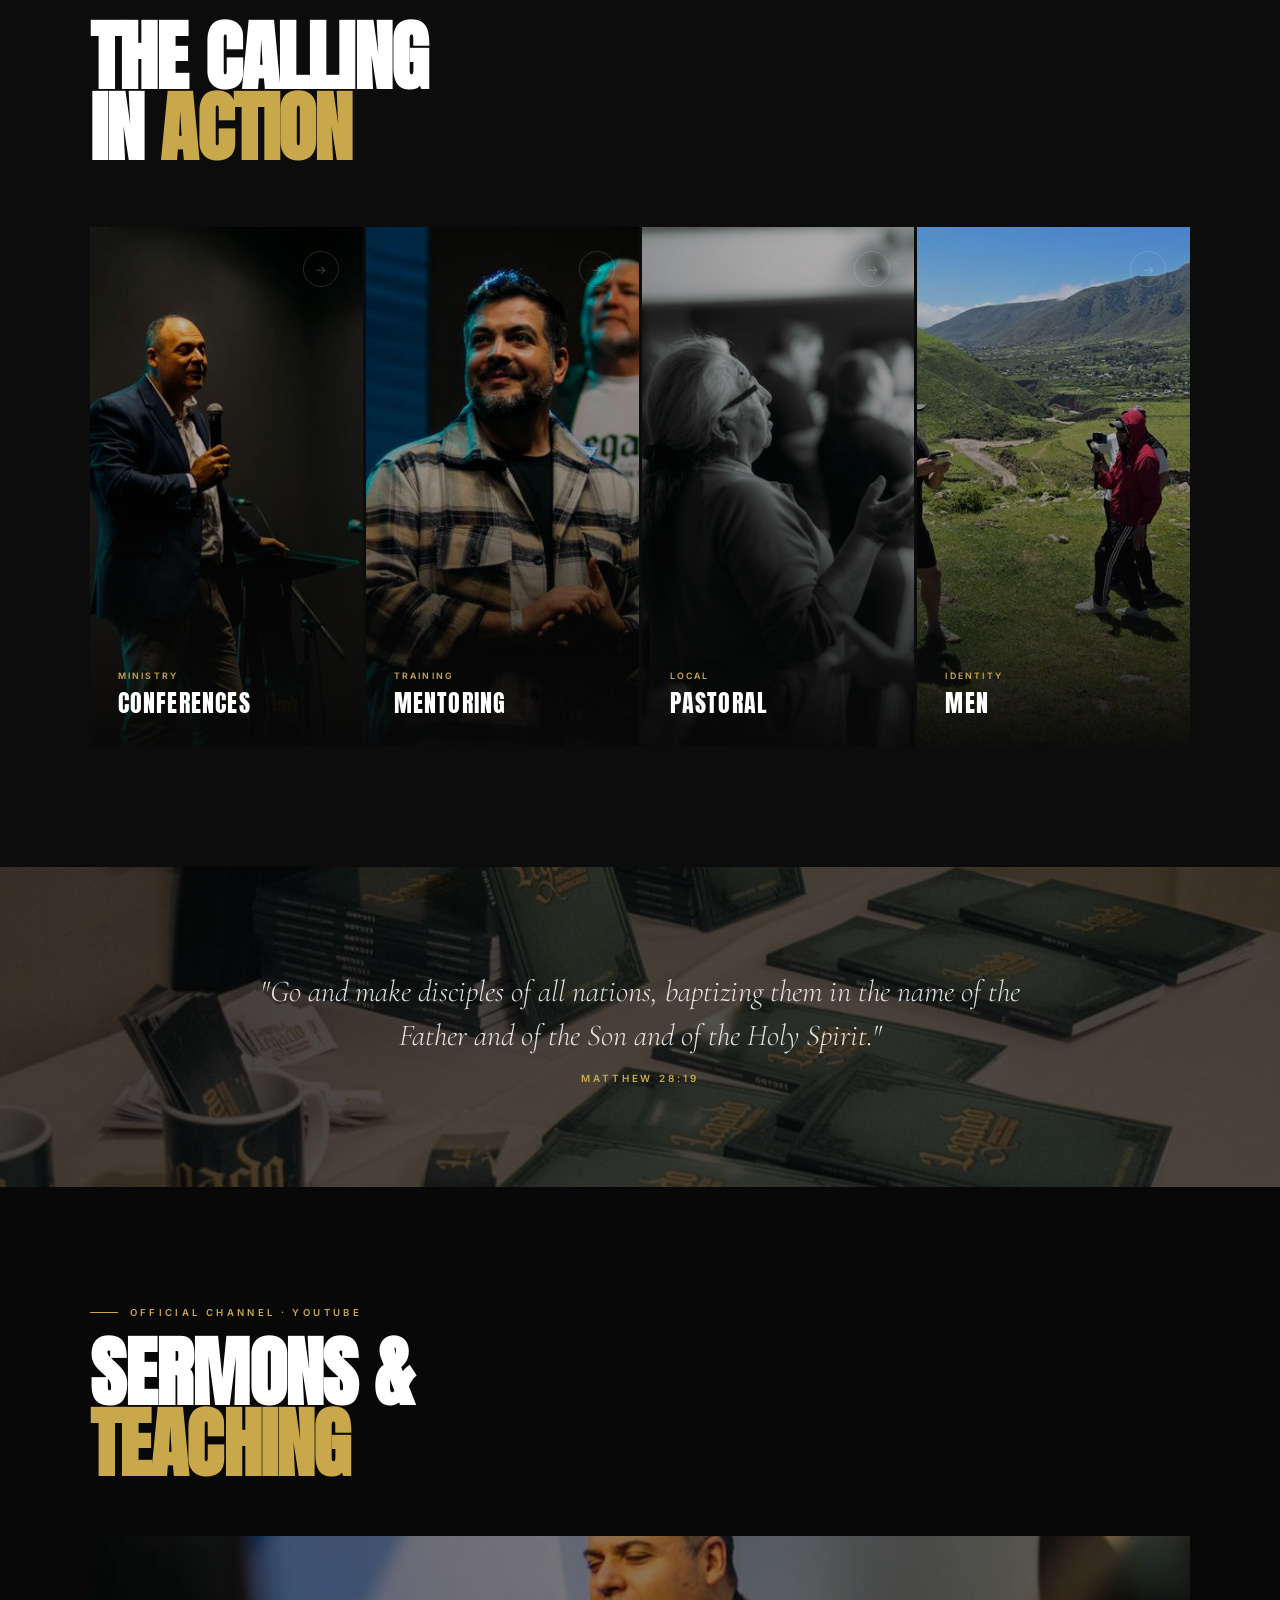
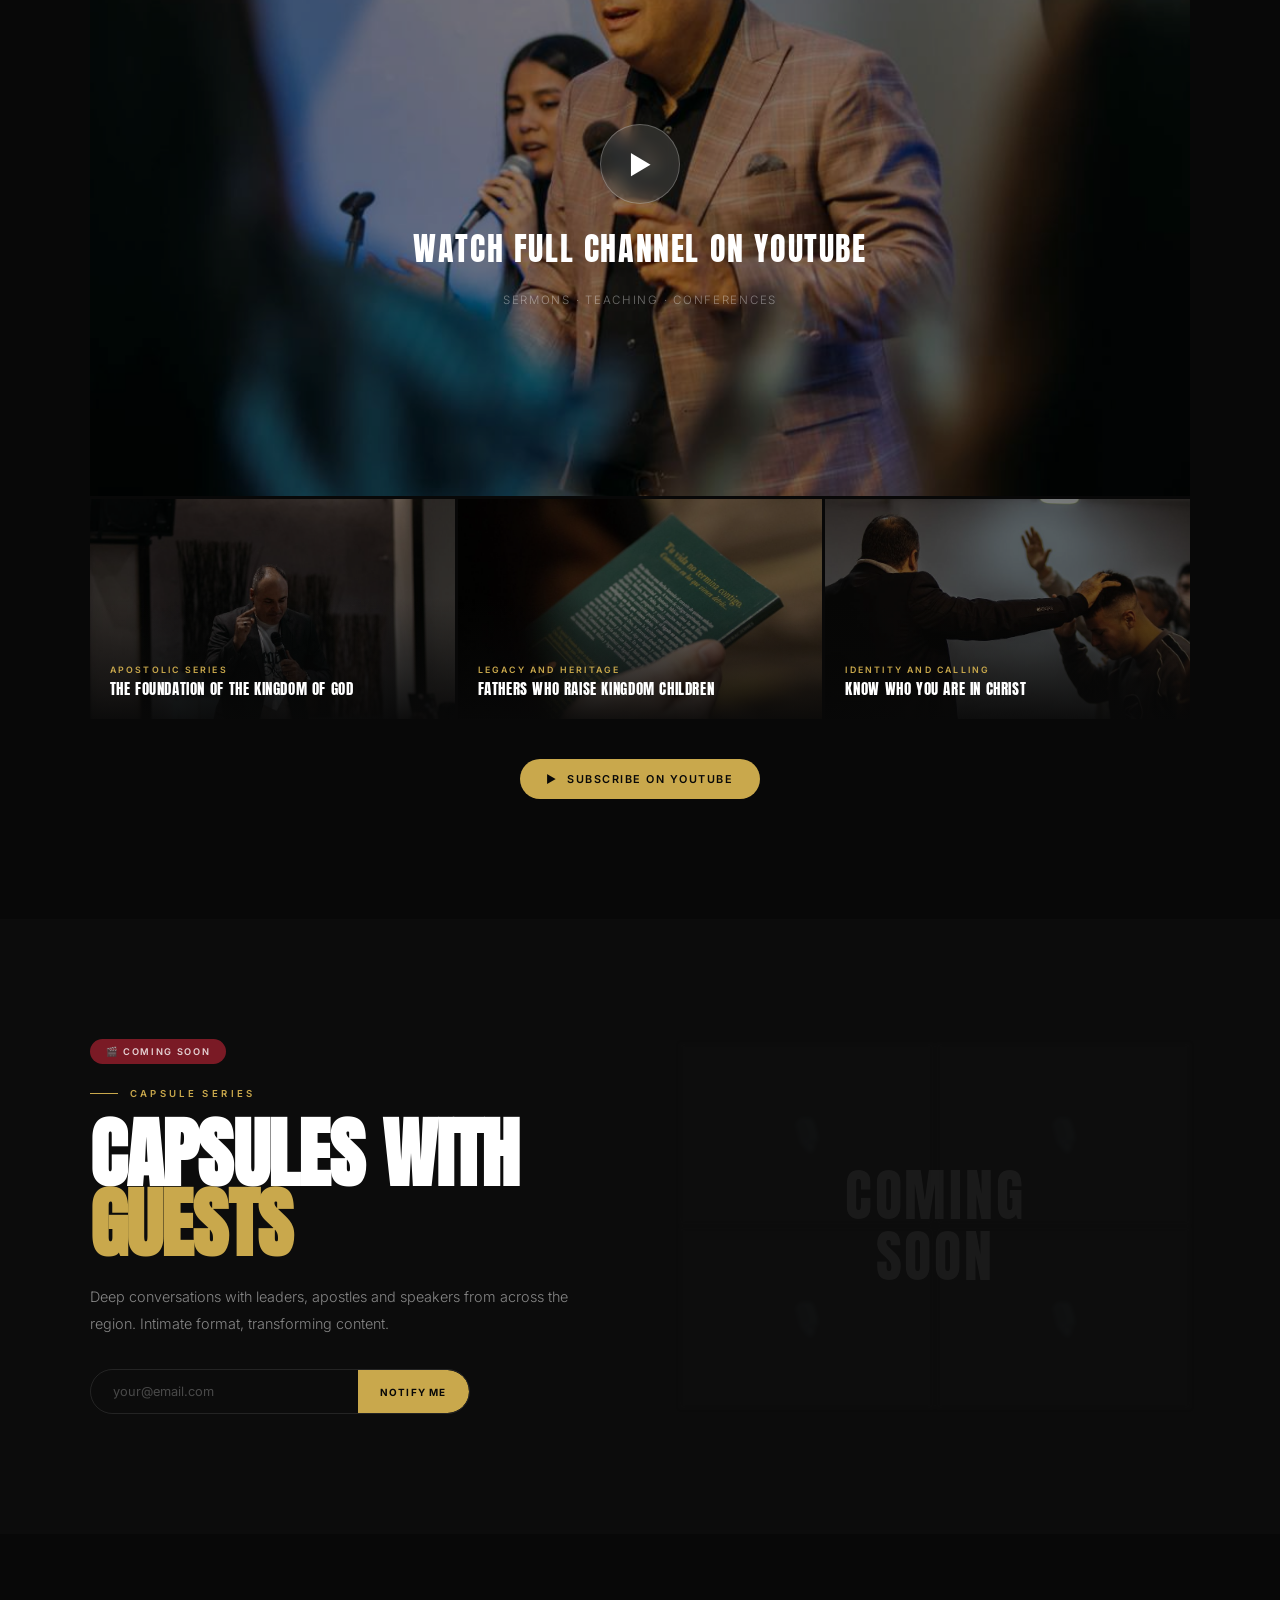
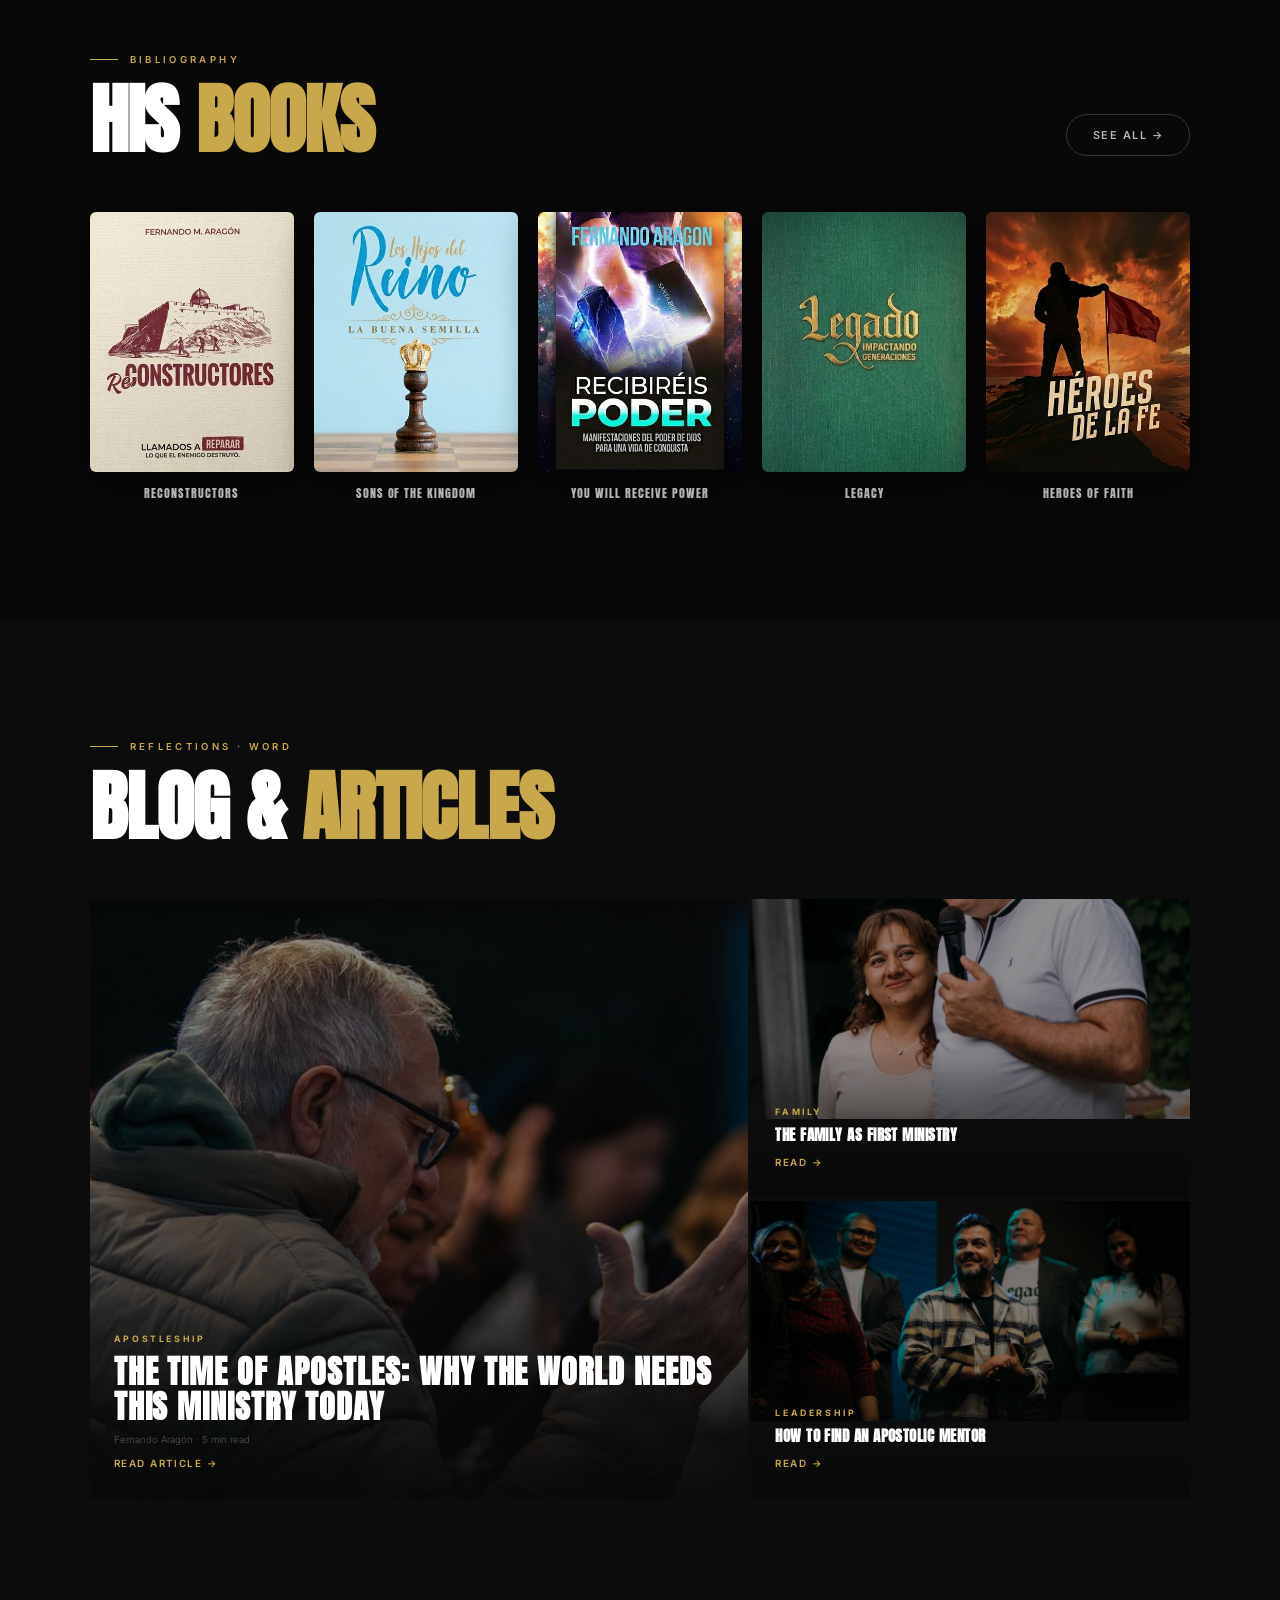
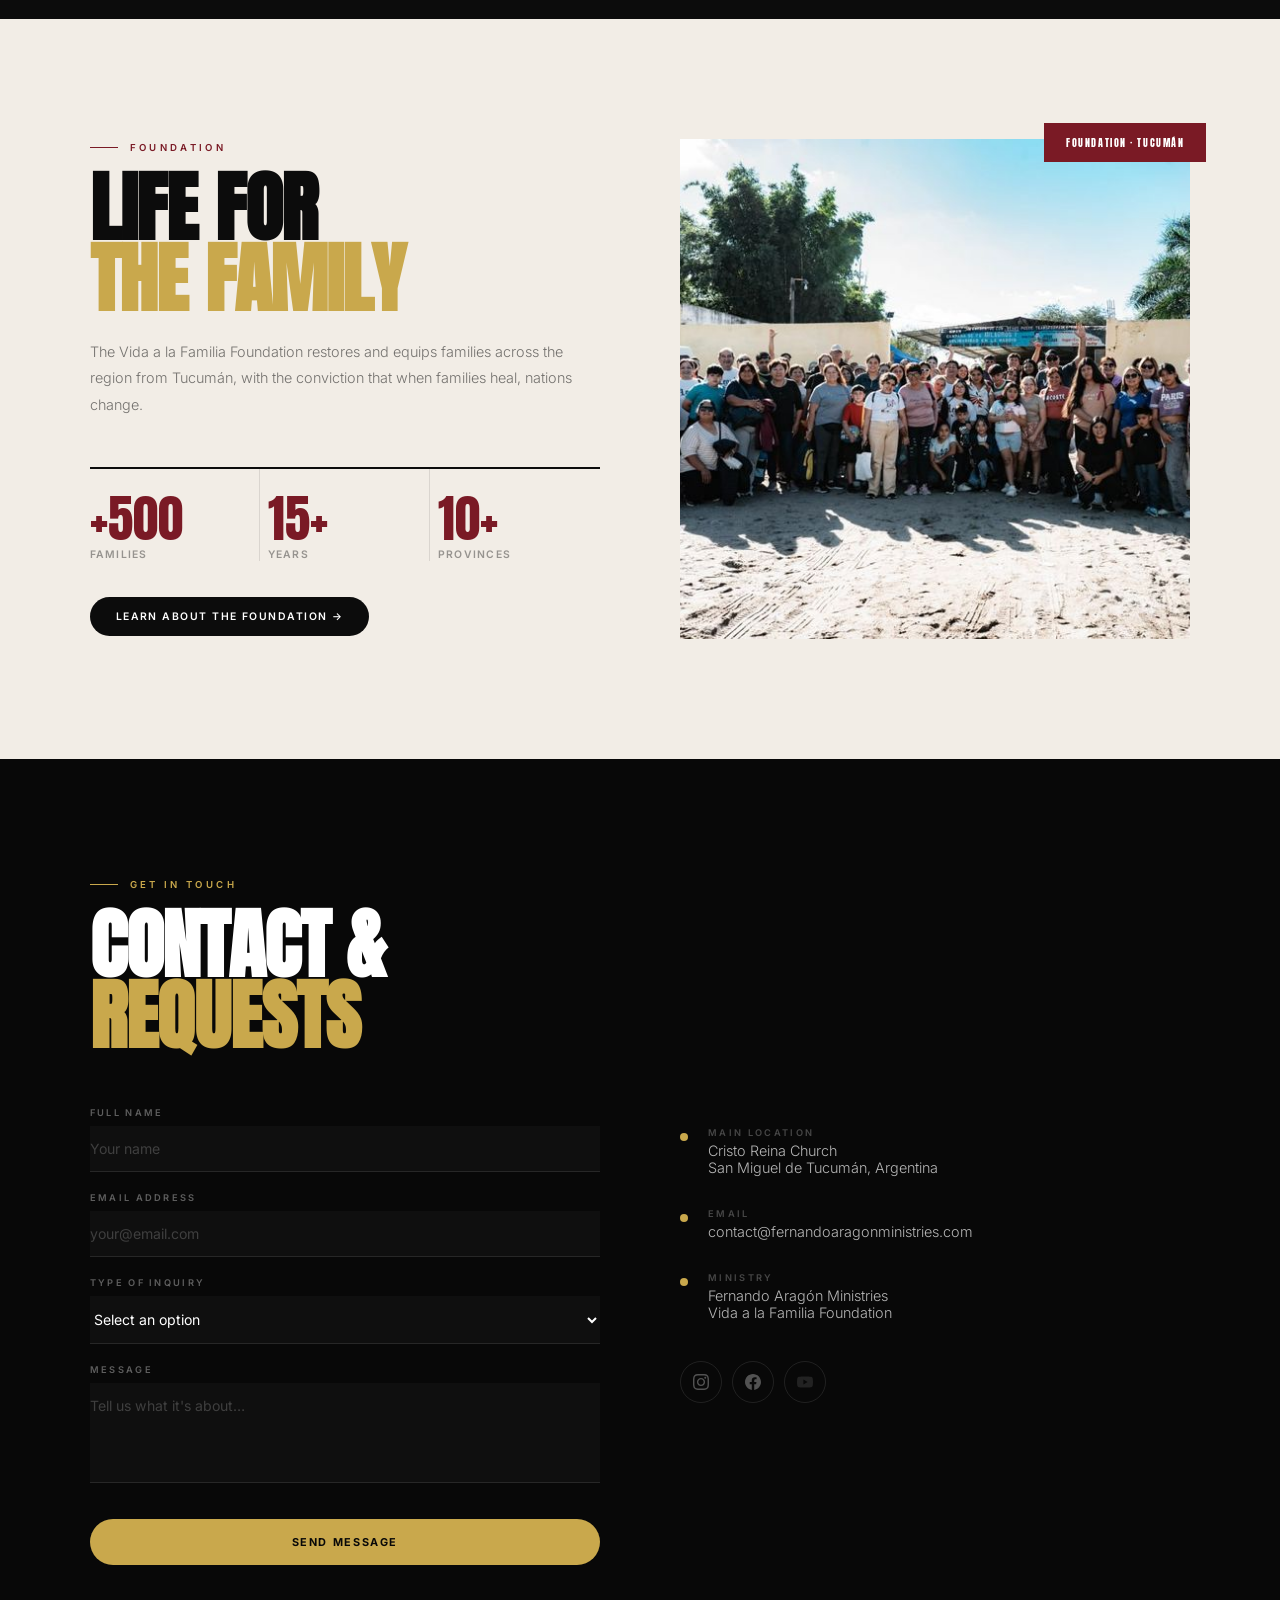
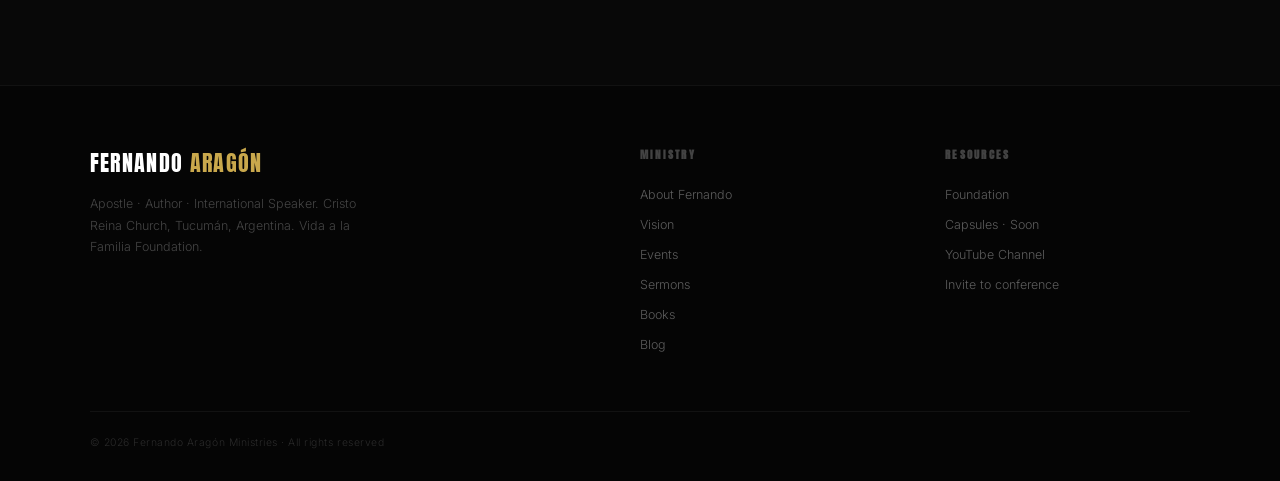
==== commit 09f3836b: "ok!" ====
--- a/en/index.html
+++ b/en/index.html
@@ -22,7 +22,7 @@
 }
 .hero-slide.active { opacity: 1; }
 .hero-slide:nth-child(1) { background-image: url('../images/hero_slide1.jpg'); background-position: center 30%; }
-.hero-slide:nth-child(2) { background-image: url('../images/hero_slide2.jpg'); background-position: center 35%; }
+.hero-slide:nth-child(2) { background-image: url('[data-uri]'); background-position: center 35%; }
 .hero-slide:nth-child(3) { background-image: url('../images/hero_slide3.jpg'); background-position: center 35%; }
 .hero-grain { position: absolute; inset: 0; opacity: 0.02; pointer-events: none; z-index:1; background-image: url("data:image/svg+xml,%3Csvg viewBox='0 0 256 256' xmlns='http://www.w3.org/2000/svg'%3E%3Cfilter id='n'%3E%3CfeTurbulence type='fractalNoise' baseFrequency='0.9' numOctaves='4' stitchTiles='stitch'/%3E%3C/filter%3E%3Crect width='100%25' height='100%25' filter='url(%23n)'/%3E%3C/svg%3E"); background-size: 180px; }
 .hero-vignette { position: absolute; inset: 0; z-index:2; background: linear-gradient(to top, #080808 0%, rgba(8,8,8,0.55) 40%, rgba(8,8,8,0.15) 70%, transparent 100%), linear-gradient(to right, rgba(8,8,8,0.5) 0%, transparent 55%); }
--- a/css/style.css
+++ b/css/style.css
@@ -314,6 +314,7 @@
   background: rgba(8,8,8,0.25);
 }
 .verse-banner-content {
+  padding: 40px 7vw;
   position: relative;
   z-index: 2;
   text-align: center;
@@ -322,7 +323,7 @@
 .verse-text {
   font-family: 'Cormorant Garamond', serif;
   font-style: italic;
-  font-size: clamp(1.3rem, 3vw, 2.2rem);
+  font-size: clamp(1.2rem, 2.5vw, 1.9rem);
   font-weight: 300;
   color: rgba(255,255,255,0.85);
   line-height: 1.45;
